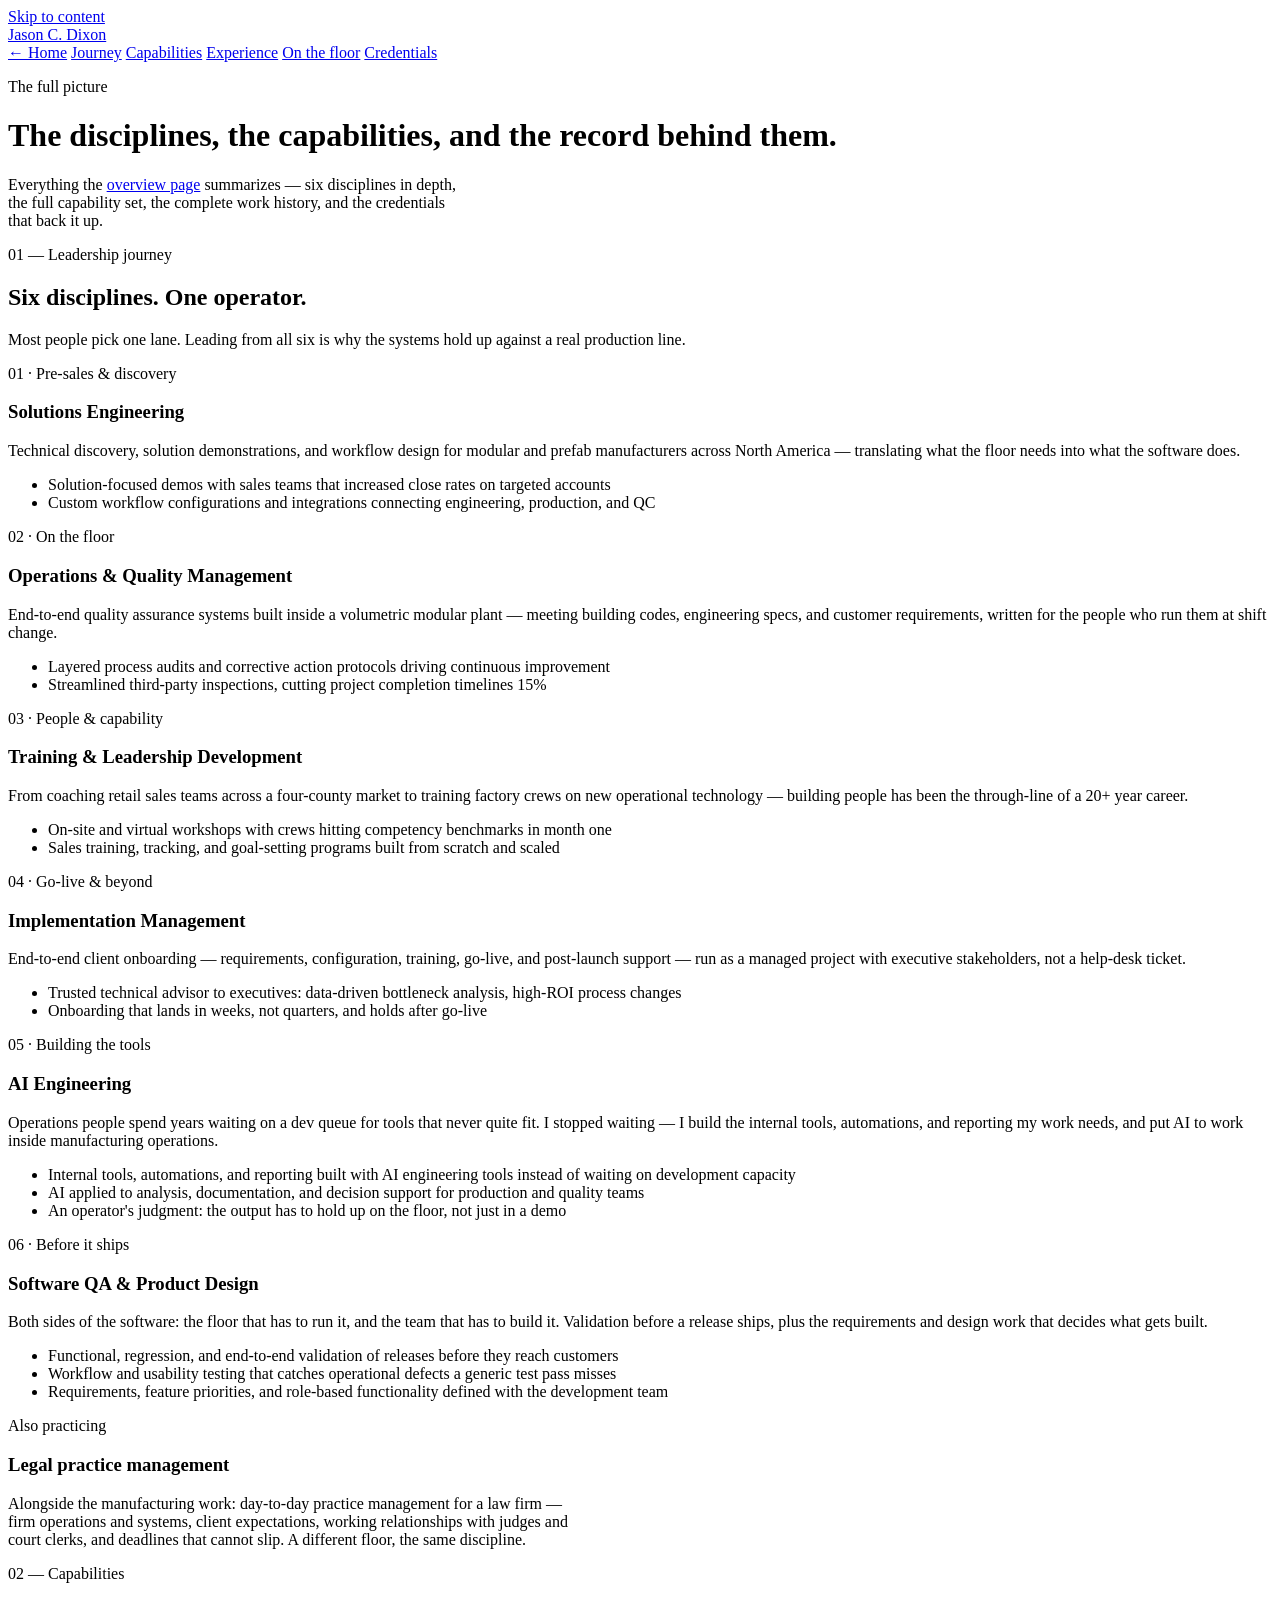
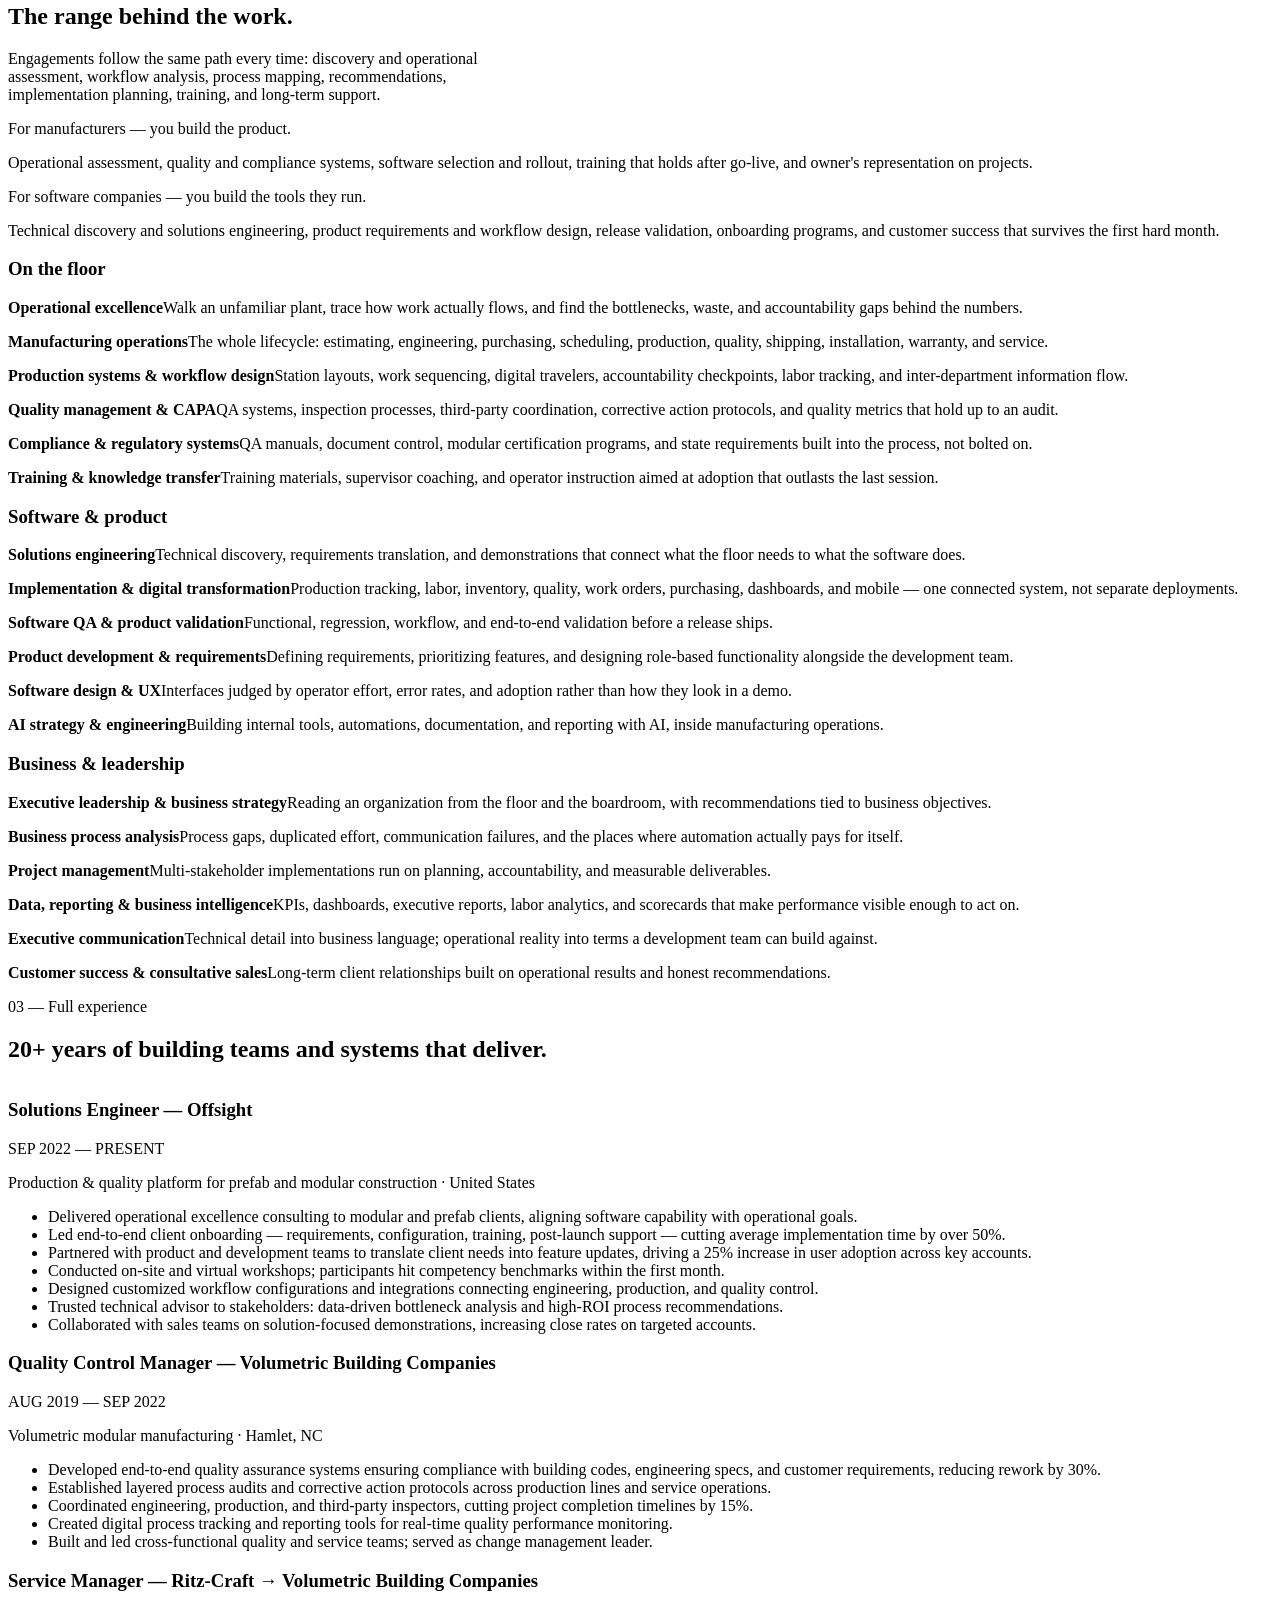
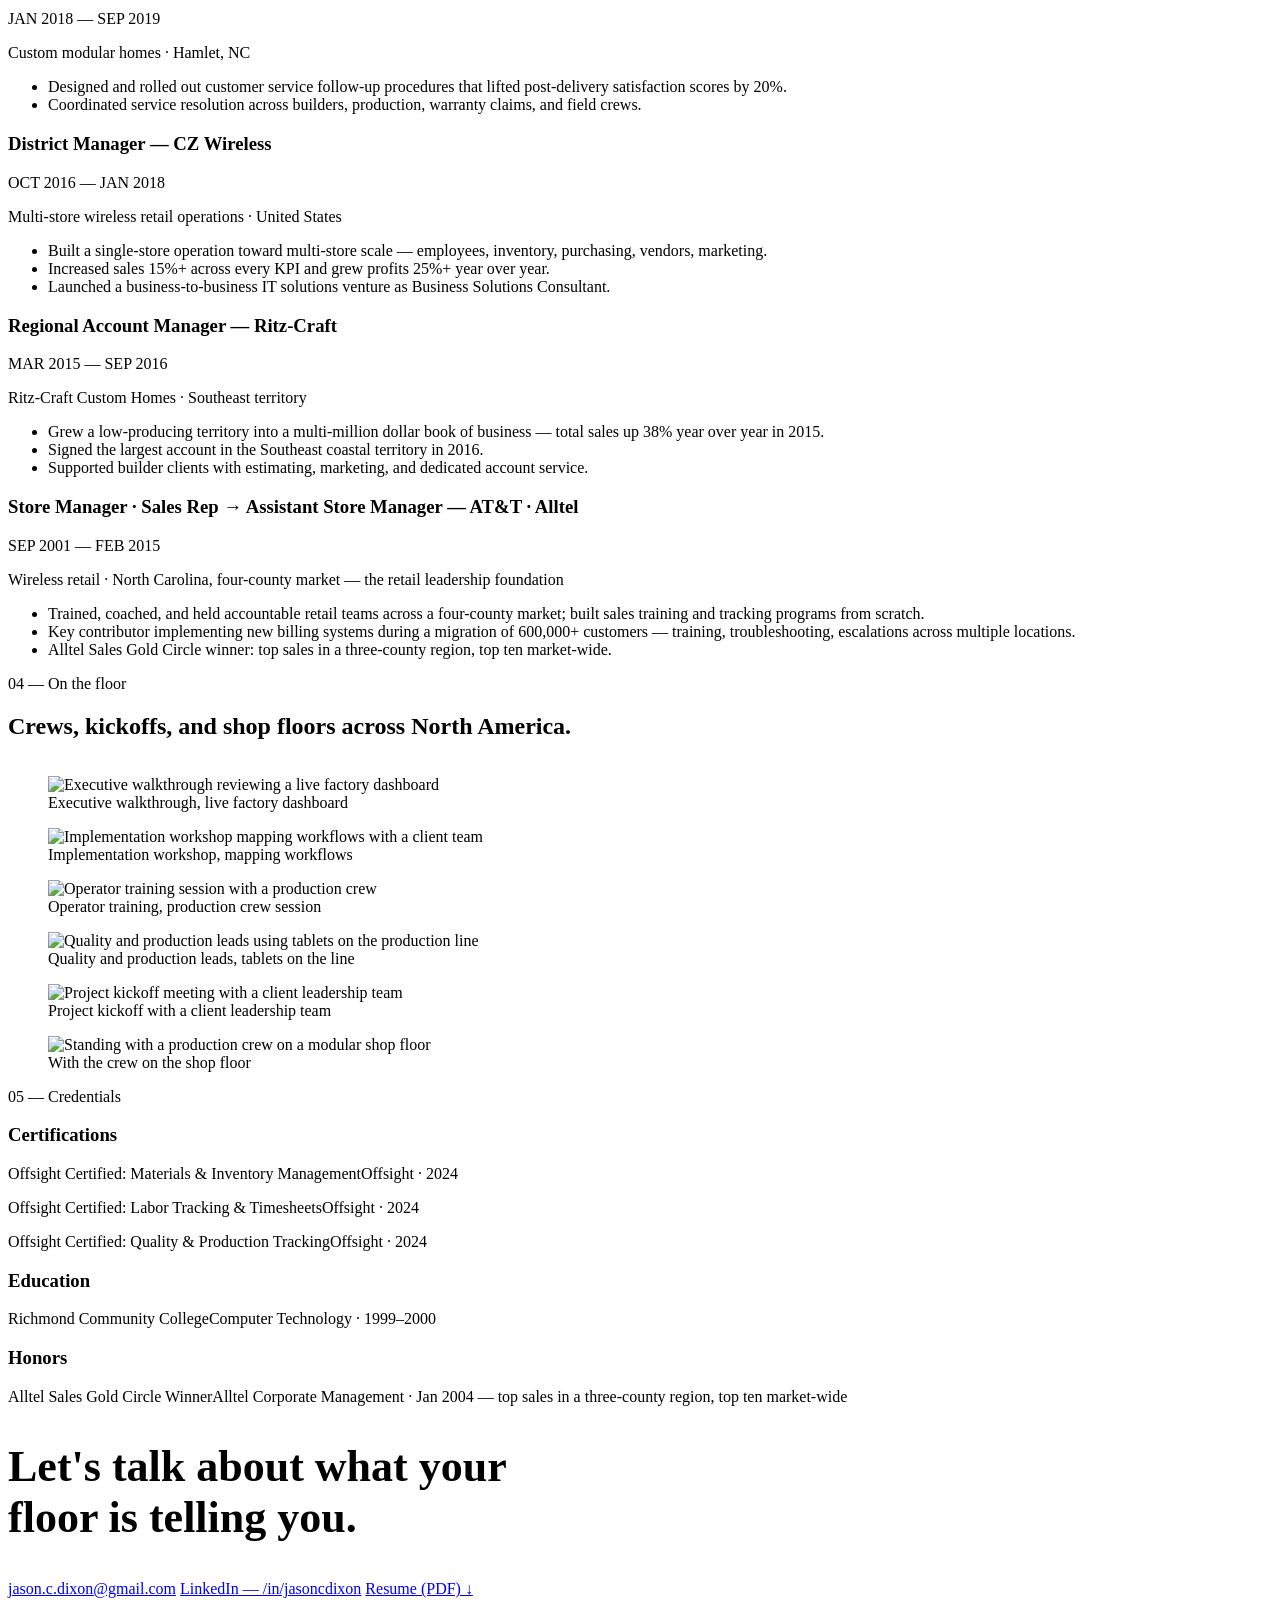
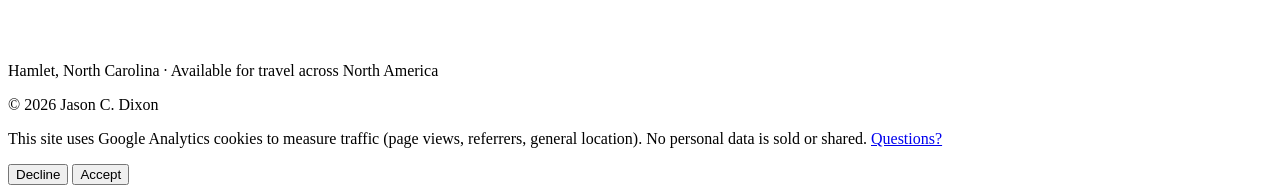
==== details.html @ 3871877a "Site redesign 1/5: new home + details pages, icons, sitemap, llms.txt" ====
<!DOCTYPE html>
<html lang="en">
<head>
<meta charset="utf-8">
<meta name="viewport" content="width=device-width, initial-scale=1">
<title>The Full Picture — Jason C. Dixon | Experience, Capabilities &amp; Credentials</title>
<meta name="description" content="Six disciplines in depth, the full capability set, the complete work history, and the credentials behind Jason C. Dixon's work in modular and prefab manufacturing.">
<meta name="author" content="Jason C. Dixon">
<meta name="robots" content="index, follow, max-image-preview:large">
<link rel="canonical" href="https://jasoncdixon.com/details.html">
<meta name="theme-color" content="#F7F5F0">

<!-- Open Graph -->
<meta property="og:type" content="website">
<meta property="og:title" content="The Full Picture — Jason C. Dixon">
<meta property="og:description" content="The disciplines, the capabilities, and the record behind them.">
<meta property="og:url" content="https://jasoncdixon.com/details.html">
<meta property="og:image" content="https://jasoncdixon.com/uploads/og-banner-v2.jpg">
<meta property="og:image:width" content="1200">
<meta property="og:image:height" content="630">
<meta property="og:image:alt" content="Jason C. Dixon — Solutions Engineer &amp; Operations Leader in Modular Construction, jasoncdixon.com">
<meta property="og:locale" content="en_US">

<!-- Twitter / X card -->
<meta name="twitter:card" content="summary_large_image">
<meta name="twitter:title" content="The Full Picture — Jason C. Dixon">
<meta name="twitter:description" content="Six disciplines in depth, the full capability set, the complete work history, and the credentials behind them.">
<meta name="twitter:image" content="https://jasoncdixon.com/uploads/og-banner-v2.jpg">

<!-- Structured data -->
<script type="application/ld+json">
{
  "@context": "https://schema.org",
  "@graph": [
    {
      "@type": "WebPage",
      "@id": "https://jasoncdixon.com/details.html#page",
      "url": "https://jasoncdixon.com/details.html",
      "name": "The Full Picture — Jason C. Dixon",
      "description": "Six disciplines in depth, the full capability set, the complete work history, and the credentials behind Jason C. Dixon's work in modular and prefab manufacturing.",
      "isPartOf": { "@id": "https://jasoncdixon.com/#site" },
      "about": { "@id": "https://jasoncdixon.com/#jason" },
      "inLanguage": "en-US"
    },
    {
      "@type": "BreadcrumbList",
      "@id": "https://jasoncdixon.com/details.html#breadcrumbs",
      "itemListElement": [
        { "@type": "ListItem", "position": 1, "name": "Home", "item": "https://jasoncdixon.com/" },
        { "@type": "ListItem", "position": 2, "name": "The Full Picture", "item": "https://jasoncdixon.com/details.html" }
      ]
    }
  ]
}
</script>
<link rel="icon" href="favicon.svg" type="image/svg+xml">
<link rel="icon" href="favicon-32.png" sizes="32x32" type="image/png">
<link rel="apple-touch-icon" href="apple-touch-icon.png">
<link rel="preconnect" href="https://fonts.googleapis.com">
<link rel="preconnect" href="https://fonts.gstatic.com" crossorigin>
<link href="https://fonts.googleapis.com/css2?family=Newsreader:ital,opsz,wght@0,6..72,400;0,6..72,500;1,6..72,400&family=Archivo:wght@400;500;600&display=swap" rel="stylesheet">
<link rel="stylesheet" href="assets/css/tokens.css">
<link rel="stylesheet" href="assets/css/styles.css">
<script>document.documentElement.classList.add('js');</script>
<script src="assets/js/site.js" defer></script>
</head>
<body id="top">

<a class="skip" href="#main">Skip to content</a>

<nav class="nav">
  <a class="nav__mark" href="index.html">Jason C. Dixon</a>
  <div class="nav__links">
    <a href="index.html">← Home</a>
    <a href="#journey">Journey</a>
    <a href="#capabilities">Capabilities</a>
    <a href="#experience">Experience</a>
    <a href="#floor">On the floor</a>
    <a href="#credentials">Credentials</a>
  </div>
</nav>

<main id="main">

<header class="hero hero--sub">
  <div class="wrap">
    <p class="kicker kicker--accent">The full picture</p>
    <h1 class="h1 h1--sub">The disciplines, the capabilities, and the record behind them.</h1>
    <p class="lead" style="max-width: 58ch; margin-bottom: 0;">Everything the <a class="inline-link" href="index.html">overview page</a> summarizes — six disciplines in depth, the full capability set, the complete work history, and the credentials that back it up.</p>
  </div>
</header>

<section class="section" id="journey">
  <div class="wrap split">
    <div class="split__rail"><p class="kicker">01 — Leadership journey</p></div>
    <div class="split__body">
      <h2 class="h2 h2--tight h2--wide">Six disciplines. One operator.</h2>
      <p class="note">Most people pick one lane. Leading from all six is why the systems hold up against a real production line.</p>
      <div class="grid grid--cards">
        <article class="card card--sm">
          <p class="eyebrow">01 · Pre-sales &amp; discovery</p>
          <h3 class="h3--sm">Solutions Engineering</h3>
          <p class="card__copy" style="margin-bottom: 16px; font-size: var(--fs-ui);">Technical discovery, solution demonstrations, and workflow design for modular and prefab manufacturers across North America — translating what the floor needs into what the software does.</p>
          <ul class="bullets bullets--sm">
            <li>Solution-focused demos with sales teams that increased close rates on targeted accounts</li>
            <li>Custom workflow configurations and integrations connecting engineering, production, and QC</li>
          </ul>
        </article>
        <article class="card card--sm">
          <p class="eyebrow">02 · On the floor</p>
          <h3 class="h3--sm">Operations &amp; Quality Management</h3>
          <p class="card__copy" style="margin-bottom: 16px; font-size: var(--fs-ui);">End-to-end quality assurance systems built inside a volumetric modular plant — meeting building codes, engineering specs, and customer requirements, written for the people who run them at shift change.</p>
          <ul class="bullets bullets--sm">
            <li>Layered process audits and corrective action protocols driving continuous improvement</li>
            <li>Streamlined third-party inspections, cutting project completion timelines 15%</li>
          </ul>
        </article>
        <article class="card card--sm">
          <p class="eyebrow">03 · People &amp; capability</p>
          <h3 class="h3--sm">Training &amp; Leadership Development</h3>
          <p class="card__copy" style="margin-bottom: 16px; font-size: var(--fs-ui);">From coaching retail sales teams across a four-county market to training factory crews on new operational technology — building people has been the through-line of a 20+ year career.</p>
          <ul class="bullets bullets--sm">
            <li>On-site and virtual workshops with crews hitting competency benchmarks in month one</li>
            <li>Sales training, tracking, and goal-setting programs built from scratch and scaled</li>
          </ul>
        </article>
        <article class="card card--sm">
          <p class="eyebrow">04 · Go-live &amp; beyond</p>
          <h3 class="h3--sm">Implementation Management</h3>
          <p class="card__copy" style="margin-bottom: 16px; font-size: var(--fs-ui);">End-to-end client onboarding — requirements, configuration, training, go-live, and post-launch support — run as a managed project with executive stakeholders, not a help-desk ticket.</p>
          <ul class="bullets bullets--sm">
            <li>Trusted technical advisor to executives: data-driven bottleneck analysis, high-ROI process changes</li>
            <li>Onboarding that lands in weeks, not quarters, and holds after go-live</li>
          </ul>
        </article>
        <article class="card card--sm">
          <p class="eyebrow">05 · Building the tools</p>
          <h3 class="h3--sm">AI Engineering</h3>
          <p class="card__copy" style="margin-bottom: 16px; font-size: var(--fs-ui);">Operations people spend years waiting on a dev queue for tools that never quite fit. I stopped waiting — I build the internal tools, automations, and reporting my work needs, and put AI to work inside manufacturing operations.</p>
          <ul class="bullets bullets--sm">
            <li>Internal tools, automations, and reporting built with AI engineering tools instead of waiting on development capacity</li>
            <li>AI applied to analysis, documentation, and decision support for production and quality teams</li>
            <li>An operator's judgment: the output has to hold up on the floor, not just in a demo</li>
          </ul>
        </article>
        <article class="card card--sm">
          <p class="eyebrow">06 · Before it ships</p>
          <h3 class="h3--sm">Software QA &amp; Product Design</h3>
          <p class="card__copy" style="margin-bottom: 16px; font-size: var(--fs-ui);">Both sides of the software: the floor that has to run it, and the team that has to build it. Validation before a release ships, plus the requirements and design work that decides what gets built.</p>
          <ul class="bullets bullets--sm">
            <li>Functional, regression, and end-to-end validation of releases before they reach customers</li>
            <li>Workflow and usability testing that catches operational defects a generic test pass misses</li>
            <li>Requirements, feature priorities, and role-based functionality defined with the development team</li>
          </ul>
        </article>
      </div>
      <div class="callout">
        <p class="eyebrow">Also practicing</p>
        <h3 class="h3--sm">Legal practice management</h3>
        <p class="card__copy" style="margin: 0; max-width: 70ch; font-size: var(--fs-ui);">Alongside the manufacturing work: day-to-day practice management for a law firm — firm operations and systems, client expectations, working relationships with judges and court clerks, and deadlines that cannot slip. A different floor, the same discipline.</p>
      </div>
    </div>
  </div>
</section>

<section class="section" id="capabilities">
  <div class="wrap split">
    <div class="split__rail"><p class="kicker">02 — Capabilities</p></div>
    <div class="split__body">
      <h2 class="h2 h2--tight h2--wide">The range behind the work.</h2>
      <p class="note" style="margin-bottom: 16px; max-width: 60ch;">Engagements follow the same path every time: discovery and operational assessment, workflow analysis, process mapping, recommendations, implementation planning, training, and long-term support.</p>
      <div class="audience">
        <div>
          <p>For manufacturers — you build the product.</p>
          <p>Operational assessment, quality and compliance systems, software selection and rollout, training that holds after go-live, and owner's representation on projects.</p>
        </div>
        <div>
          <p>For software companies — you build the tools they run.</p>
          <p>Technical discovery and solutions engineering, product requirements and workflow design, release validation, onboarding programs, and customer success that survives the first hard month.</p>
        </div>
      </div>
      <div class="grid grid--cols3">
        <div>
          <h3 class="colhead">On the floor</h3>
          <div class="deflist">
            <p><strong>Operational excellence</strong>Walk an unfamiliar plant, trace how work actually flows, and find the bottlenecks, waste, and accountability gaps behind the numbers.</p>
            <p><strong>Manufacturing operations</strong>The whole lifecycle: estimating, engineering, purchasing, scheduling, production, quality, shipping, installation, warranty, and service.</p>
            <p><strong>Production systems &amp; workflow design</strong>Station layouts, work sequencing, digital travelers, accountability checkpoints, labor tracking, and inter-department information flow.</p>
            <p><strong>Quality management &amp; CAPA</strong>QA systems, inspection processes, third-party coordination, corrective action protocols, and quality metrics that hold up to an audit.</p>
            <p><strong>Compliance &amp; regulatory systems</strong>QA manuals, document control, modular certification programs, and state requirements built into the process, not bolted on.</p>
            <p><strong>Training &amp; knowledge transfer</strong>Training materials, supervisor coaching, and operator instruction aimed at adoption that outlasts the last session.</p>
          </div>
        </div>
        <div>
          <h3 class="colhead">Software &amp; product</h3>
          <div class="deflist">
            <p><strong>Solutions engineering</strong>Technical discovery, requirements translation, and demonstrations that connect what the floor needs to what the software does.</p>
            <p><strong>Implementation &amp; digital transformation</strong>Production tracking, labor, inventory, quality, work orders, purchasing, dashboards, and mobile — one connected system, not separate deployments.</p>
            <p><strong>Software QA &amp; product validation</strong>Functional, regression, workflow, and end-to-end validation before a release ships.</p>
            <p><strong>Product development &amp; requirements</strong>Defining requirements, prioritizing features, and designing role-based functionality alongside the development team.</p>
            <p><strong>Software design &amp; UX</strong>Interfaces judged by operator effort, error rates, and adoption rather than how they look in a demo.</p>
            <p><strong>AI strategy &amp; engineering</strong>Building internal tools, automations, documentation, and reporting with AI, inside manufacturing operations.</p>
          </div>
        </div>
        <div>
          <h3 class="colhead">Business &amp; leadership</h3>
          <div class="deflist">
            <p><strong>Executive leadership &amp; business strategy</strong>Reading an organization from the floor and the boardroom, with recommendations tied to business objectives.</p>
            <p><strong>Business process analysis</strong>Process gaps, duplicated effort, communication failures, and the places where automation actually pays for itself.</p>
            <p><strong>Project management</strong>Multi-stakeholder implementations run on planning, accountability, and measurable deliverables.</p>
            <p><strong>Data, reporting &amp; business intelligence</strong>KPIs, dashboards, executive reports, labor analytics, and scorecards that make performance visible enough to act on.</p>
            <p><strong>Executive communication</strong>Technical detail into business language; operational reality into terms a development team can build against.</p>
            <p><strong>Customer success &amp; consultative sales</strong>Long-term client relationships built on operational results and honest recommendations.</p>
          </div>
        </div>
      </div>
    </div>
  </div>
</section>

<section class="section" id="experience">
  <div class="wrap split">
    <div class="split__rail"><p class="kicker">03 — Full experience</p></div>
    <div class="split__body">
      <h2 class="h2 h2--wide" style="margin-bottom: 36px;">20+ years of building teams and systems that deliver.</h2>
      <div class="stack stack--lg">
        <article class="job">
          <div class="job__head">
            <h3>Solutions Engineer — Offsight</h3>
            <p class="role__date">SEP 2022 — PRESENT</p>
          </div>
          <p class="job__where">Production &amp; quality platform for prefab and modular construction · United States</p>
          <ul class="bullets bullets--md">
            <li>Delivered operational excellence consulting to modular and prefab clients, aligning software capability with operational goals.</li>
            <li>Led end-to-end client onboarding — requirements, configuration, training, post-launch support — cutting average implementation time by over 50%.</li>
            <li>Partnered with product and development teams to translate client needs into feature updates, driving a 25% increase in user adoption across key accounts.</li>
            <li>Conducted on-site and virtual workshops; participants hit competency benchmarks within the first month.</li>
            <li>Designed customized workflow configurations and integrations connecting engineering, production, and quality control.</li>
            <li>Trusted technical advisor to stakeholders: data-driven bottleneck analysis and high-ROI process recommendations.</li>
            <li>Collaborated with sales teams on solution-focused demonstrations, increasing close rates on targeted accounts.</li>
          </ul>
        </article>
        <article class="job">
          <div class="job__head">
            <h3>Quality Control Manager — Volumetric Building Companies</h3>
            <p class="role__date">AUG 2019 — SEP 2022</p>
          </div>
          <p class="job__where">Volumetric modular manufacturing · Hamlet, NC</p>
          <ul class="bullets bullets--md">
            <li>Developed end-to-end quality assurance systems ensuring compliance with building codes, engineering specs, and customer requirements, reducing rework by 30%.</li>
            <li>Established layered process audits and corrective action protocols across production lines and service operations.</li>
            <li>Coordinated engineering, production, and third-party inspectors, cutting project completion timelines by 15%.</li>
            <li>Created digital process tracking and reporting tools for real-time quality performance monitoring.</li>
            <li>Built and led cross-functional quality and service teams; served as change management leader.</li>
          </ul>
        </article>
        <article class="job">
          <div class="job__head">
            <h3>Service Manager — Ritz-Craft → Volumetric Building Companies</h3>
            <p class="role__date">JAN 2018 — SEP 2019</p>
          </div>
          <p class="job__where">Custom modular homes · Hamlet, NC</p>
          <ul class="bullets bullets--md">
            <li>Designed and rolled out customer service follow-up procedures that lifted post-delivery satisfaction scores by 20%.</li>
            <li>Coordinated service resolution across builders, production, warranty claims, and field crews.</li>
          </ul>
        </article>
        <article class="job">
          <div class="job__head">
            <h3>District Manager — CZ Wireless</h3>
            <p class="role__date">OCT 2016 — JAN 2018</p>
          </div>
          <p class="job__where">Multi-store wireless retail operations · United States</p>
          <ul class="bullets bullets--md">
            <li>Built a single-store operation toward multi-store scale — employees, inventory, purchasing, vendors, marketing.</li>
            <li>Increased sales 15%+ across every KPI and grew profits 25%+ year over year.</li>
            <li>Launched a business-to-business IT solutions venture as Business Solutions Consultant.</li>
          </ul>
        </article>
        <article class="job">
          <div class="job__head">
            <h3>Regional Account Manager — Ritz-Craft</h3>
            <p class="role__date">MAR 2015 — SEP 2016</p>
          </div>
          <p class="job__where">Ritz-Craft Custom Homes · Southeast territory</p>
          <ul class="bullets bullets--md">
            <li>Grew a low-producing territory into a multi-million dollar book of business — total sales up 38% year over year in 2015.</li>
            <li>Signed the largest account in the Southeast coastal territory in 2016.</li>
            <li>Supported builder clients with estimating, marketing, and dedicated account service.</li>
          </ul>
        </article>
        <article class="job">
          <div class="job__head">
            <h3>Store Manager · Sales Rep → Assistant Store Manager — AT&amp;T · Alltel</h3>
            <p class="role__date">SEP 2001 — FEB 2015</p>
          </div>
          <p class="job__where">Wireless retail · North Carolina, four-county market — the retail leadership foundation</p>
          <ul class="bullets bullets--md">
            <li>Trained, coached, and held accountable retail teams across a four-county market; built sales training and tracking programs from scratch.</li>
            <li>Key contributor implementing new billing systems during a migration of 600,000+ customers — training, troubleshooting, escalations across multiple locations.</li>
            <li>Alltel Sales Gold Circle winner: top sales in a three-county region, top ten market-wide.</li>
          </ul>
        </article>
      </div>
    </div>
  </div>
</section>

<section class="band band--sage" id="floor">
  <div class="wrap split">
    <div class="split__rail"><p class="kicker">04 — On the floor</p></div>
    <div class="split__body">
      <h2 class="h2 h2--wide" style="margin-bottom: 36px;">Crews, kickoffs, and shop floors across North America.</h2>
      <div class="grid grid--gallery">
        <figure class="shot">
          <img src="assets/img/floor-01-executive-walkthrough.jpeg" alt="Executive walkthrough reviewing a live factory dashboard" loading="lazy">
          <figcaption>Executive walkthrough, live factory dashboard</figcaption>
        </figure>
        <figure class="shot">
          <img src="assets/img/floor-02-implementation-workshop.jpeg" alt="Implementation workshop mapping workflows with a client team" loading="lazy">
          <figcaption>Implementation workshop, mapping workflows</figcaption>
        </figure>
        <figure class="shot">
          <img src="assets/img/floor-03-operator-training.jpeg" alt="Operator training session with a production crew" loading="lazy">
          <figcaption>Operator training, production crew session</figcaption>
        </figure>
        <figure class="shot">
          <img src="assets/img/floor-04-tablets-on-the-line.jpeg" alt="Quality and production leads using tablets on the production line" loading="lazy">
          <figcaption>Quality and production leads, tablets on the line</figcaption>
        </figure>
        <figure class="shot">
          <img src="assets/img/floor-05-project-kickoff.jpeg" alt="Project kickoff meeting with a client leadership team" loading="lazy">
          <figcaption>Project kickoff with a client leadership team</figcaption>
        </figure>
        <figure class="shot">
          <img src="assets/img/floor-06-crew-shop-floor.jpeg" alt="Standing with a production crew on a modular shop floor" loading="lazy">
          <figcaption>With the crew on the shop floor</figcaption>
        </figure>
      </div>
    </div>
  </div>
</section>

<section class="section" id="credentials">
  <div class="wrap split">
    <div class="split__rail"><p class="kicker">05 — Credentials</p></div>
    <div class="split__body grid grid--cols3">
      <div>
        <h3 class="colhead">Certifications</h3>
        <p class="cred">Offsight Certified: Materials &amp; Inventory Management<span>Offsight · 2024</span></p>
        <p class="cred">Offsight Certified: Labor Tracking &amp; Timesheets<span>Offsight · 2024</span></p>
        <p class="cred">Offsight Certified: Quality &amp; Production Tracking<span>Offsight · 2024</span></p>
      </div>
      <div>
        <h3 class="colhead">Education</h3>
        <p class="cred">Richmond Community College<span>Computer Technology · 1999–2000</span></p>
      </div>
      <div>
        <h3 class="colhead">Honors</h3>
        <p class="cred">Alltel Sales Gold Circle Winner<span>Alltel Corporate Management · Jan 2004 — top sales in a three-county region, top ten market-wide</span></p>
      </div>
    </div>
  </div>
</section>

</main>

<footer class="footer footer--sub" id="contact">
  <div class="wrap">
    <h2 class="h2" style="font-size: clamp(28px, 3.6vw, 44px); line-height: 1.15; max-width: 24ch;">Let's talk about what your floor is telling you.</h2>
    <div class="footer__links" style="margin-bottom: clamp(44px, 6vw, 64px);">
      <a href="mailto:jason.c.dixon@gmail.com">jason.c.dixon@gmail.com</a>
      <a href="https://www.linkedin.com/in/jasoncdixon">LinkedIn — /in/jasoncdixon</a>
      <a href="uploads/Jason-C-Dixon-Resume.pdf">Resume (PDF) ↓</a>
    </div>
    <div class="footer__base">
      <p>Hamlet, North Carolina · Available for travel across North America</p>
      <p>© 2026 Jason C. Dixon</p>
    </div>
  </div>
</footer>


<!-- cookie consent banner (Google Analytics loads only after Accept) -->
<div class="cc-banner" id="ccBanner" role="dialog" aria-label="Cookie consent">
  <p class="cc-text">This site uses Google Analytics cookies to measure traffic (page views, referrers, general location). No personal data is sold or shared. <a href="mailto:jason.c.dixon@gmail.com">Questions?</a></p>
  <div class="cc-actions">
    <button type="button" class="cc-btn cc-decline" id="ccDecline">Decline</button>
    <button type="button" class="cc-btn cc-accept" id="ccAccept">Accept</button>
  </div>
</div>

</body>
</html>
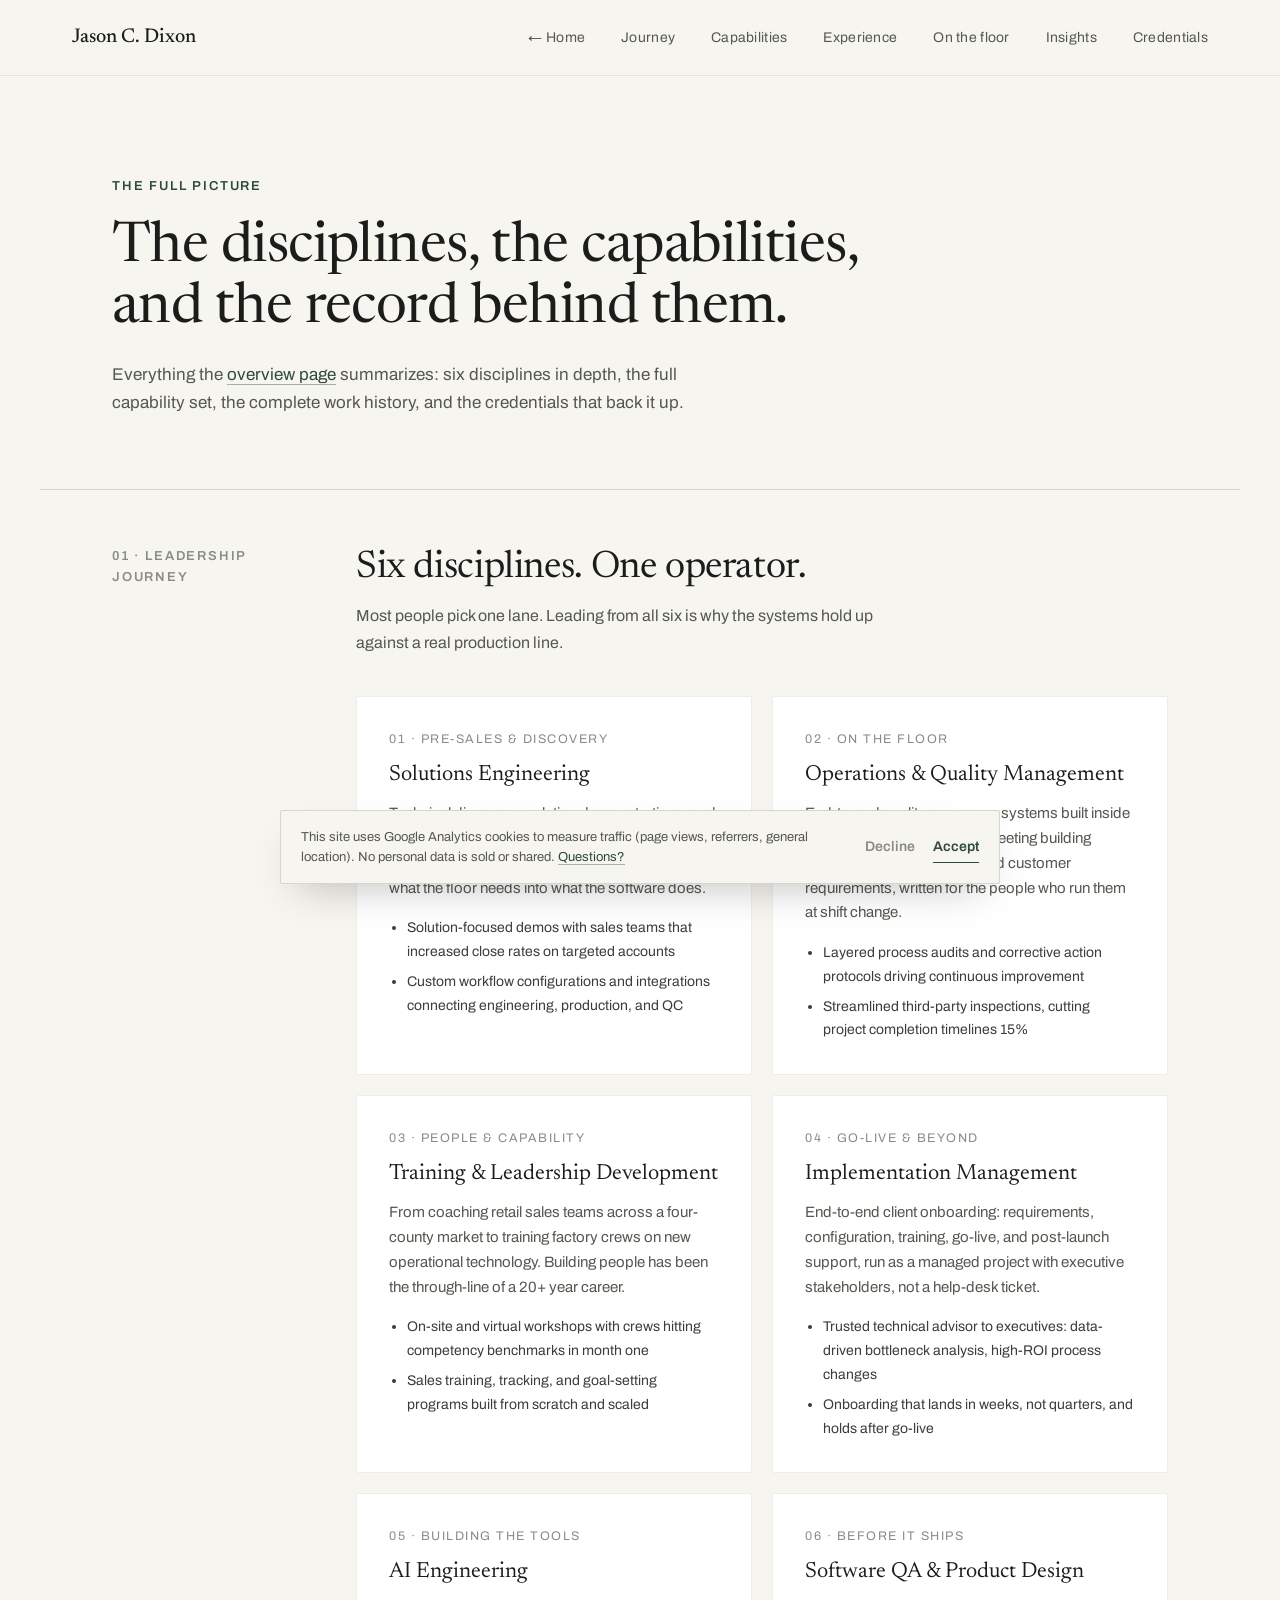
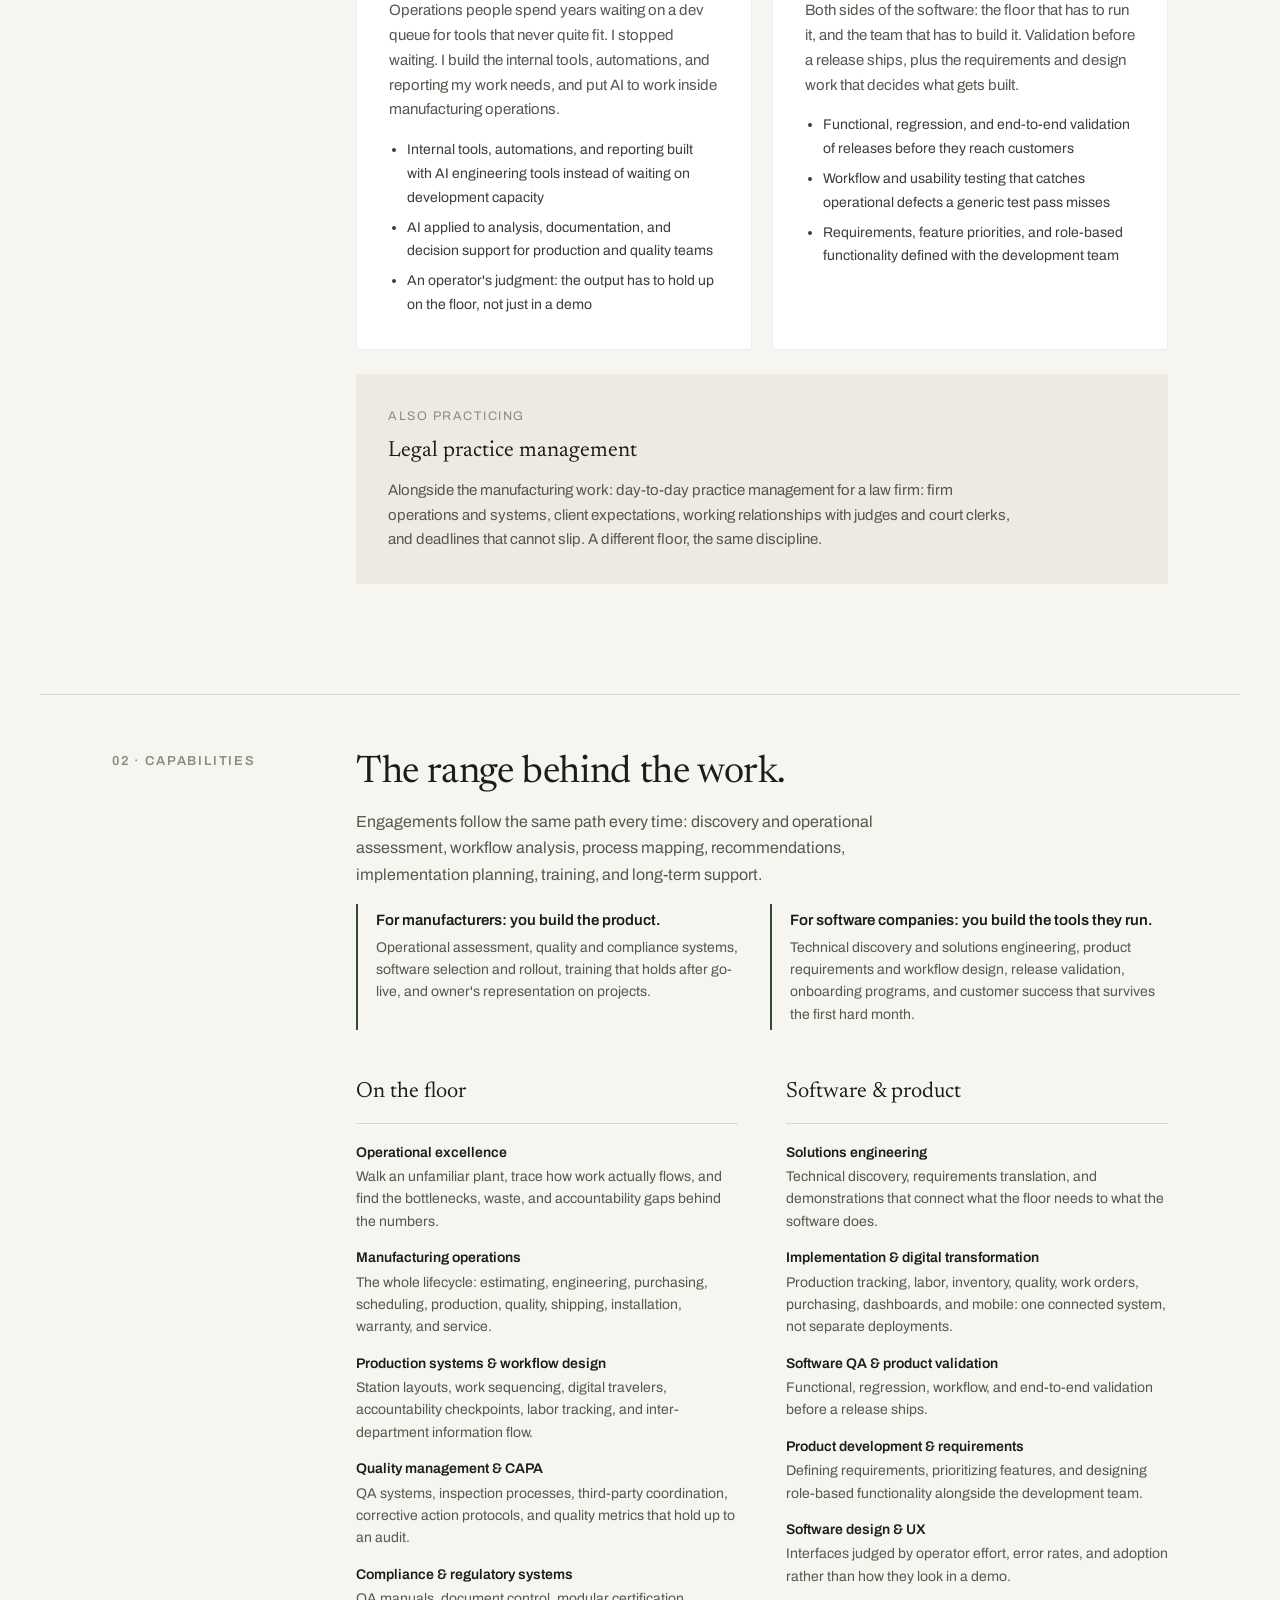
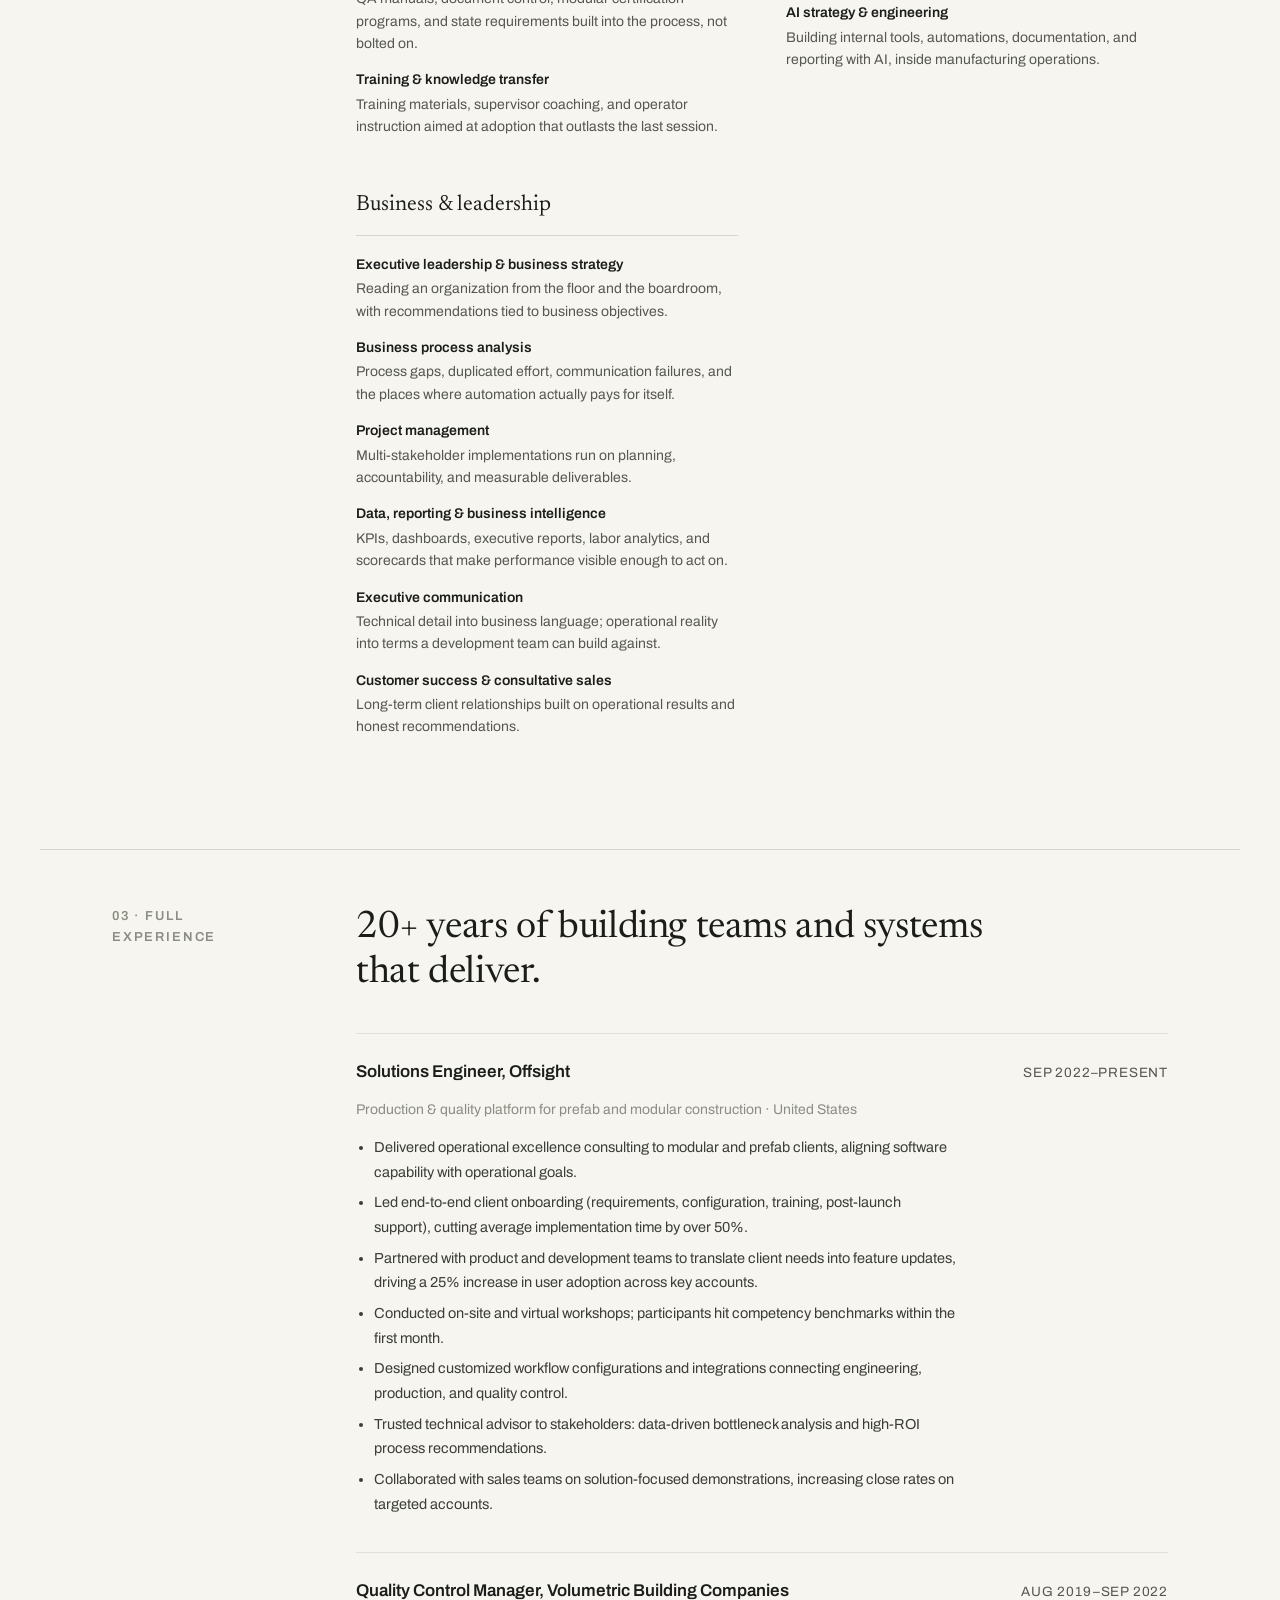
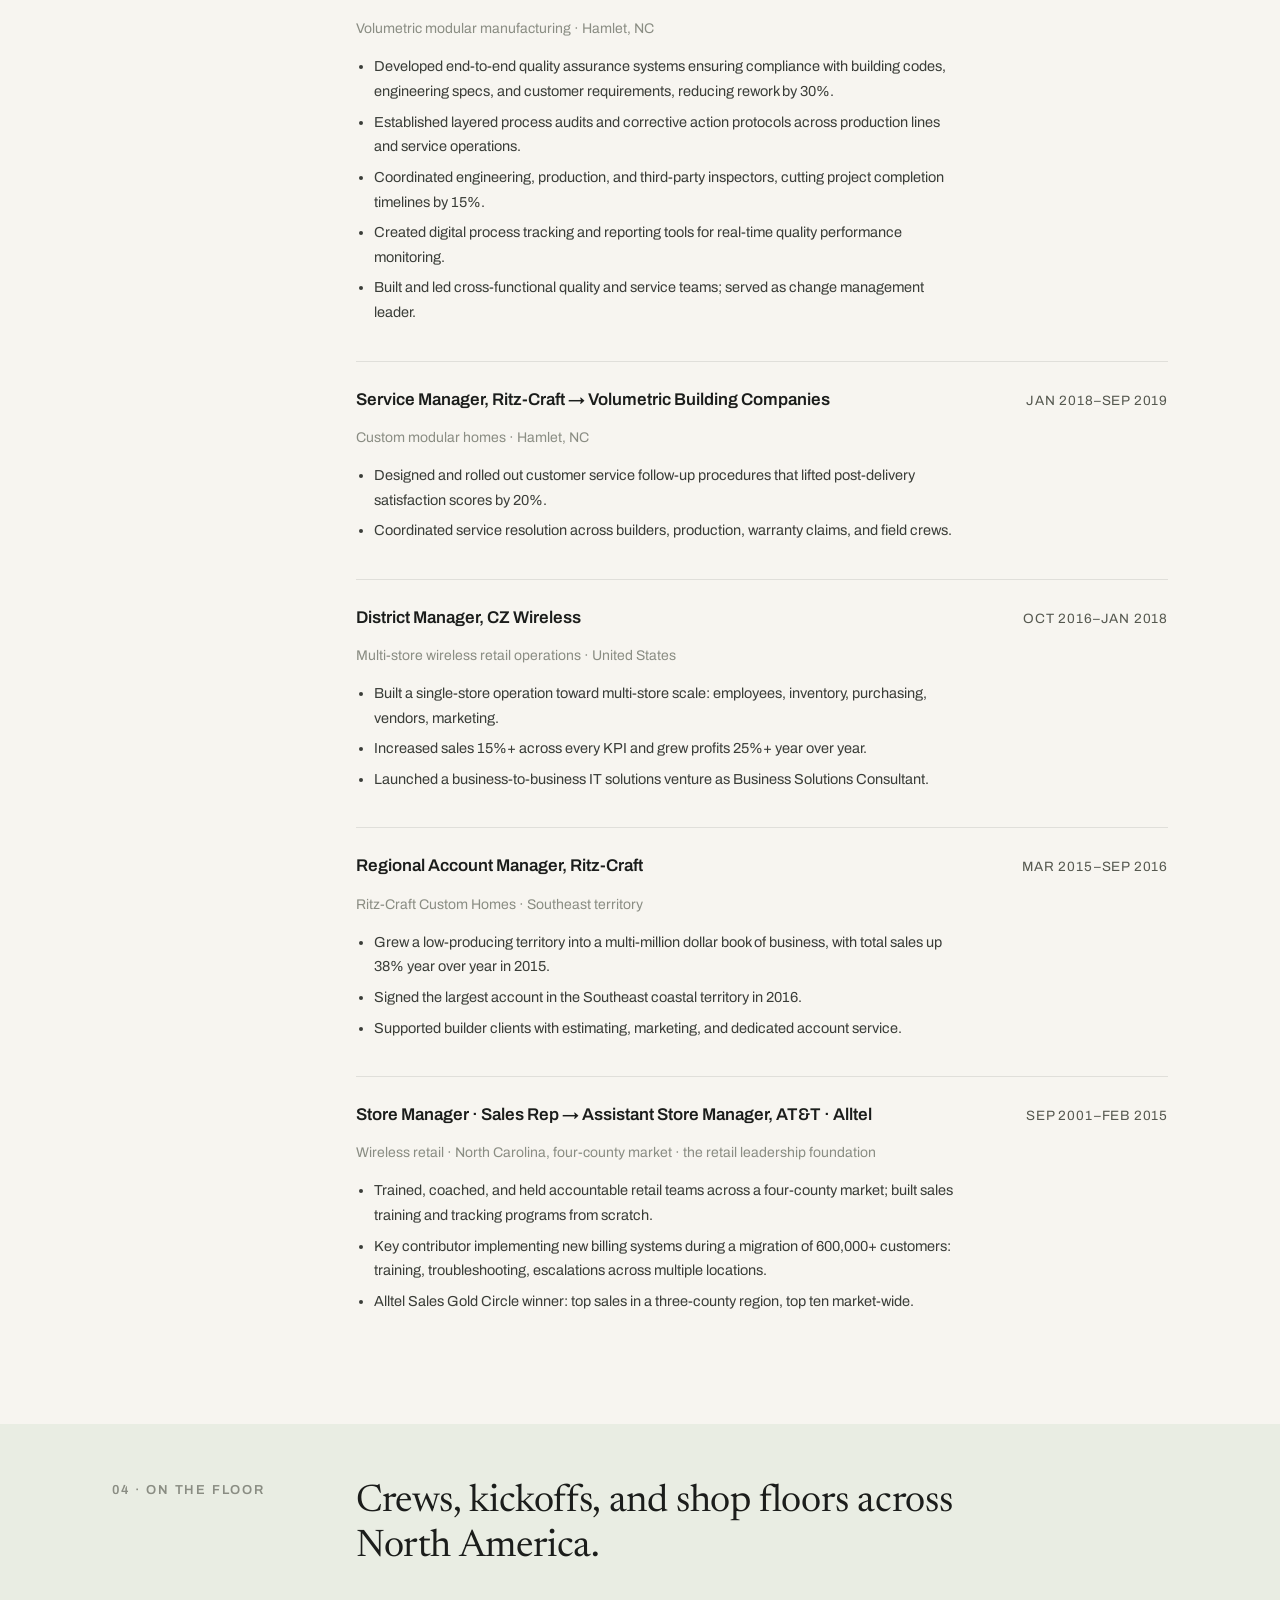
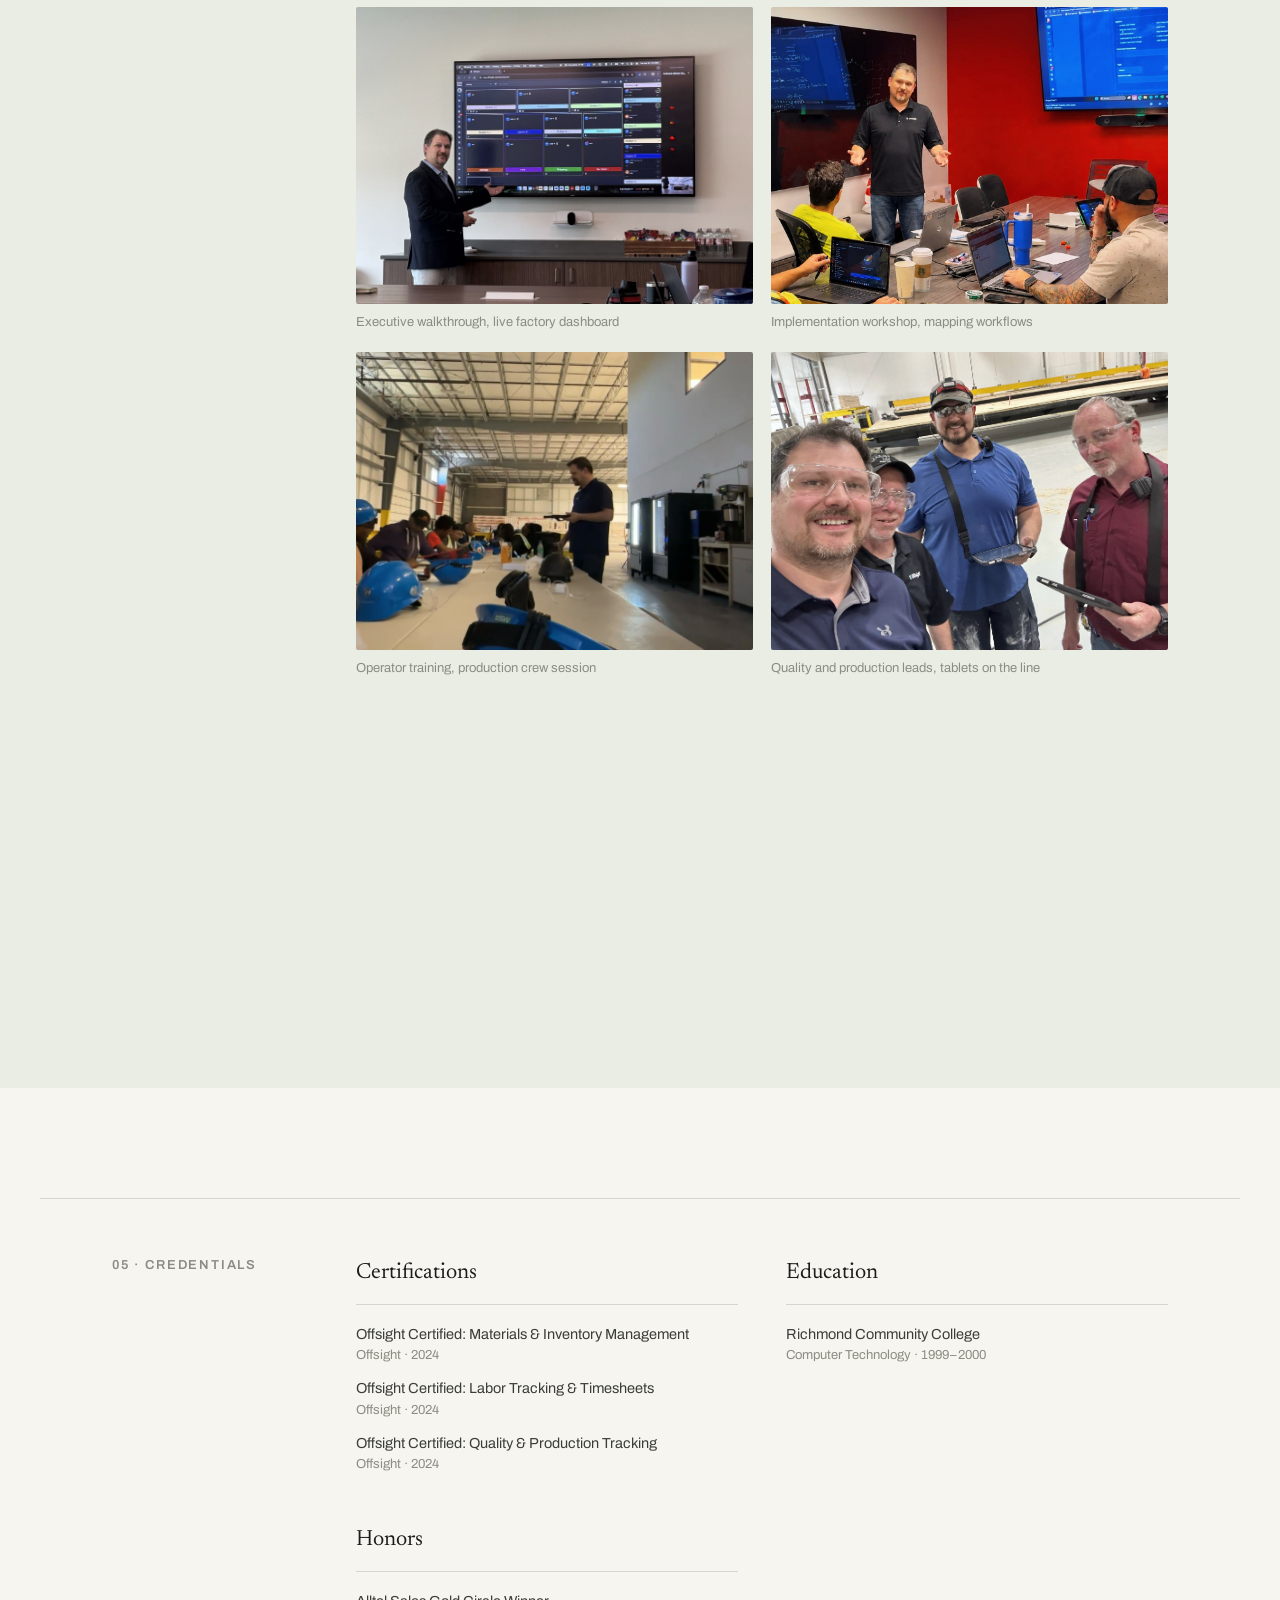
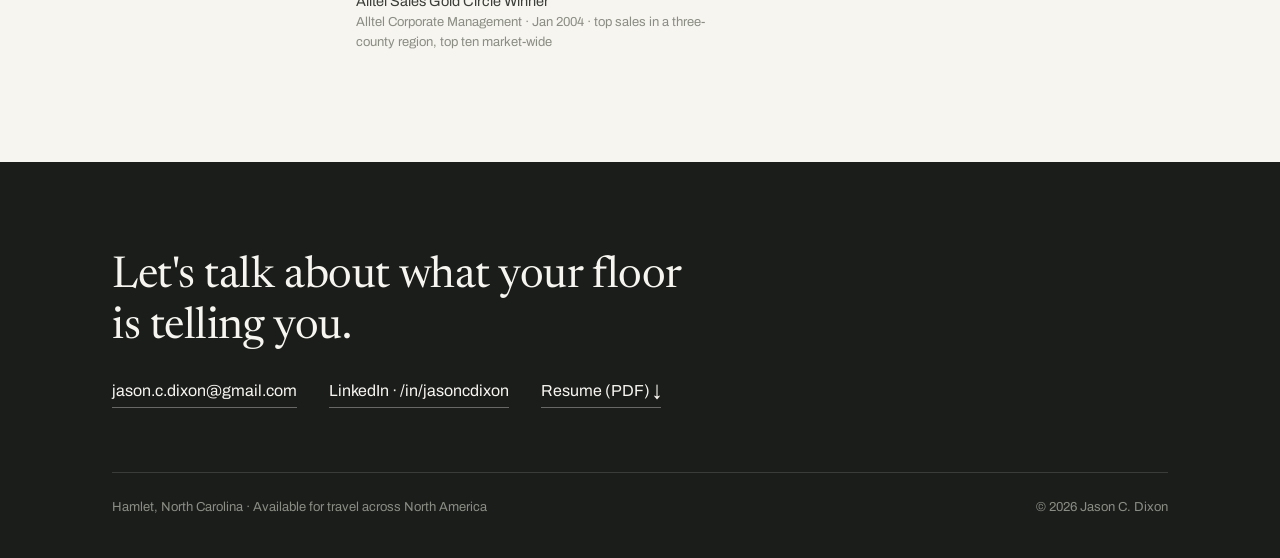
==== commit 6b685c7a: "Insights 1/3: blog post + gated white paper pages, nav links, copy pass" ====
--- a/details.html
+++ b/details.html
@@ -3,7 +3,7 @@
 <head>
 <meta charset="utf-8">
 <meta name="viewport" content="width=device-width, initial-scale=1">
-<title>The Full Picture — Jason C. Dixon | Experience, Capabilities &amp; Credentials</title>
+<title>The Full Picture · Jason C. Dixon | Experience, Capabilities &amp; Credentials</title>
 <meta name="description" content="Six disciplines in depth, the full capability set, the complete work history, and the credentials behind Jason C. Dixon's work in modular and prefab manufacturing.">
 <meta name="author" content="Jason C. Dixon">
 <meta name="robots" content="index, follow, max-image-preview:large">
@@ -12,7 +12,7 @@
 
 <!-- Open Graph -->
 <meta property="og:type" content="website">
-<meta property="og:title" content="The Full Picture — Jason C. Dixon">
+<meta property="og:title" content="The Full Picture · Jason C. Dixon">
 <meta property="og:description" content="The disciplines, the capabilities, and the record behind them.">
 <meta property="og:url" content="https://jasoncdixon.com/details.html">
 <meta property="og:image" content="https://jasoncdixon.com/uploads/og-banner-v2.jpg">
@@ -23,7 +23,7 @@
 
 <!-- Twitter / X card -->
 <meta name="twitter:card" content="summary_large_image">
-<meta name="twitter:title" content="The Full Picture — Jason C. Dixon">
+<meta name="twitter:title" content="The Full Picture · Jason C. Dixon">
 <meta name="twitter:description" content="Six disciplines in depth, the full capability set, the complete work history, and the credentials behind them.">
 <meta name="twitter:image" content="https://jasoncdixon.com/uploads/og-banner-v2.jpg">
 
@@ -76,6 +76,7 @@
     <a href="#capabilities">Capabilities</a>
     <a href="#experience">Experience</a>
     <a href="#floor">On the floor</a>
+    <a href="why-implementations-fail.html">Insights</a>
     <a href="#credentials">Credentials</a>
   </div>
 </nav>
@@ -86,13 +87,13 @@
   <div class="wrap">
     <p class="kicker kicker--accent">The full picture</p>
     <h1 class="h1 h1--sub">The disciplines, the capabilities, and the record behind them.</h1>
-    <p class="lead" style="max-width: 58ch; margin-bottom: 0;">Everything the <a class="inline-link" href="index.html">overview page</a> summarizes — six disciplines in depth, the full capability set, the complete work history, and the credentials that back it up.</p>
+    <p class="lead" style="max-width: 58ch; margin-bottom: 0;">Everything the <a class="inline-link" href="index.html">overview page</a> summarizes: six disciplines in depth, the full capability set, the complete work history, and the credentials that back it up.</p>
   </div>
 </header>
 
 <section class="section" id="journey">
   <div class="wrap split">
-    <div class="split__rail"><p class="kicker">01 — Leadership journey</p></div>
+    <div class="split__rail"><p class="kicker">01 · Leadership journey</p></div>
     <div class="split__body">
       <h2 class="h2 h2--tight h2--wide">Six disciplines. One operator.</h2>
       <p class="note">Most people pick one lane. Leading from all six is why the systems hold up against a real production line.</p>
@@ -100,7 +101,7 @@
         <article class="card card--sm">
           <p class="eyebrow">01 · Pre-sales &amp; discovery</p>
           <h3 class="h3--sm">Solutions Engineering</h3>
-          <p class="card__copy" style="margin-bottom: 16px; font-size: var(--fs-ui);">Technical discovery, solution demonstrations, and workflow design for modular and prefab manufacturers across North America — translating what the floor needs into what the software does.</p>
+          <p class="card__copy" style="margin-bottom: 16px; font-size: var(--fs-ui);">Technical discovery, solution demonstrations, and workflow design for modular and prefab manufacturers across North America, translating what the floor needs into what the software does.</p>
           <ul class="bullets bullets--sm">
             <li>Solution-focused demos with sales teams that increased close rates on targeted accounts</li>
             <li>Custom workflow configurations and integrations connecting engineering, production, and QC</li>
@@ -109,7 +110,7 @@
         <article class="card card--sm">
           <p class="eyebrow">02 · On the floor</p>
           <h3 class="h3--sm">Operations &amp; Quality Management</h3>
-          <p class="card__copy" style="margin-bottom: 16px; font-size: var(--fs-ui);">End-to-end quality assurance systems built inside a volumetric modular plant — meeting building codes, engineering specs, and customer requirements, written for the people who run them at shift change.</p>
+          <p class="card__copy" style="margin-bottom: 16px; font-size: var(--fs-ui);">End-to-end quality assurance systems built inside a volumetric modular plant, meeting building codes, engineering specs, and customer requirements, written for the people who run them at shift change.</p>
           <ul class="bullets bullets--sm">
             <li>Layered process audits and corrective action protocols driving continuous improvement</li>
             <li>Streamlined third-party inspections, cutting project completion timelines 15%</li>
@@ -118,7 +119,7 @@
         <article class="card card--sm">
           <p class="eyebrow">03 · People &amp; capability</p>
           <h3 class="h3--sm">Training &amp; Leadership Development</h3>
-          <p class="card__copy" style="margin-bottom: 16px; font-size: var(--fs-ui);">From coaching retail sales teams across a four-county market to training factory crews on new operational technology — building people has been the through-line of a 20+ year career.</p>
+          <p class="card__copy" style="margin-bottom: 16px; font-size: var(--fs-ui);">From coaching retail sales teams across a four-county market to training factory crews on new operational technology. Building people has been the through-line of a 20+ year career.</p>
           <ul class="bullets bullets--sm">
             <li>On-site and virtual workshops with crews hitting competency benchmarks in month one</li>
             <li>Sales training, tracking, and goal-setting programs built from scratch and scaled</li>
@@ -127,7 +128,7 @@
         <article class="card card--sm">
           <p class="eyebrow">04 · Go-live &amp; beyond</p>
           <h3 class="h3--sm">Implementation Management</h3>
-          <p class="card__copy" style="margin-bottom: 16px; font-size: var(--fs-ui);">End-to-end client onboarding — requirements, configuration, training, go-live, and post-launch support — run as a managed project with executive stakeholders, not a help-desk ticket.</p>
+          <p class="card__copy" style="margin-bottom: 16px; font-size: var(--fs-ui);">End-to-end client onboarding: requirements, configuration, training, go-live, and post-launch support, run as a managed project with executive stakeholders, not a help-desk ticket.</p>
           <ul class="bullets bullets--sm">
             <li>Trusted technical advisor to executives: data-driven bottleneck analysis, high-ROI process changes</li>
             <li>Onboarding that lands in weeks, not quarters, and holds after go-live</li>
@@ -136,7 +137,7 @@
         <article class="card card--sm">
           <p class="eyebrow">05 · Building the tools</p>
           <h3 class="h3--sm">AI Engineering</h3>
-          <p class="card__copy" style="margin-bottom: 16px; font-size: var(--fs-ui);">Operations people spend years waiting on a dev queue for tools that never quite fit. I stopped waiting — I build the internal tools, automations, and reporting my work needs, and put AI to work inside manufacturing operations.</p>
+          <p class="card__copy" style="margin-bottom: 16px; font-size: var(--fs-ui);">Operations people spend years waiting on a dev queue for tools that never quite fit. I stopped waiting. I build the internal tools, automations, and reporting my work needs, and put AI to work inside manufacturing operations.</p>
           <ul class="bullets bullets--sm">
             <li>Internal tools, automations, and reporting built with AI engineering tools instead of waiting on development capacity</li>
             <li>AI applied to analysis, documentation, and decision support for production and quality teams</li>
@@ -157,7 +158,7 @@
       <div class="callout">
         <p class="eyebrow">Also practicing</p>
         <h3 class="h3--sm">Legal practice management</h3>
-        <p class="card__copy" style="margin: 0; max-width: 70ch; font-size: var(--fs-ui);">Alongside the manufacturing work: day-to-day practice management for a law firm — firm operations and systems, client expectations, working relationships with judges and court clerks, and deadlines that cannot slip. A different floor, the same discipline.</p>
+        <p class="card__copy" style="margin: 0; max-width: 70ch; font-size: var(--fs-ui);">Alongside the manufacturing work: day-to-day practice management for a law firm: firm operations and systems, client expectations, working relationships with judges and court clerks, and deadlines that cannot slip. A different floor, the same discipline.</p>
       </div>
     </div>
   </div>
@@ -165,17 +166,17 @@
 
 <section class="section" id="capabilities">
   <div class="wrap split">
-    <div class="split__rail"><p class="kicker">02 — Capabilities</p></div>
+    <div class="split__rail"><p class="kicker">02 · Capabilities</p></div>
     <div class="split__body">
       <h2 class="h2 h2--tight h2--wide">The range behind the work.</h2>
       <p class="note" style="margin-bottom: 16px; max-width: 60ch;">Engagements follow the same path every time: discovery and operational assessment, workflow analysis, process mapping, recommendations, implementation planning, training, and long-term support.</p>
       <div class="audience">
         <div>
-          <p>For manufacturers — you build the product.</p>
+          <p>For manufacturers: you build the product.</p>
           <p>Operational assessment, quality and compliance systems, software selection and rollout, training that holds after go-live, and owner's representation on projects.</p>
         </div>
         <div>
-          <p>For software companies — you build the tools they run.</p>
+          <p>For software companies: you build the tools they run.</p>
           <p>Technical discovery and solutions engineering, product requirements and workflow design, release validation, onboarding programs, and customer success that survives the first hard month.</p>
         </div>
       </div>
@@ -195,7 +196,7 @@
           <h3 class="colhead">Software &amp; product</h3>
           <div class="deflist">
             <p><strong>Solutions engineering</strong>Technical discovery, requirements translation, and demonstrations that connect what the floor needs to what the software does.</p>
-            <p><strong>Implementation &amp; digital transformation</strong>Production tracking, labor, inventory, quality, work orders, purchasing, dashboards, and mobile — one connected system, not separate deployments.</p>
+            <p><strong>Implementation &amp; digital transformation</strong>Production tracking, labor, inventory, quality, work orders, purchasing, dashboards, and mobile: one connected system, not separate deployments.</p>
             <p><strong>Software QA &amp; product validation</strong>Functional, regression, workflow, and end-to-end validation before a release ships.</p>
             <p><strong>Product development &amp; requirements</strong>Defining requirements, prioritizing features, and designing role-based functionality alongside the development team.</p>
             <p><strong>Software design &amp; UX</strong>Interfaces judged by operator effort, error rates, and adoption rather than how they look in a demo.</p>
@@ -220,19 +221,19 @@
 
 <section class="section" id="experience">
   <div class="wrap split">
-    <div class="split__rail"><p class="kicker">03 — Full experience</p></div>
+    <div class="split__rail"><p class="kicker">03 · Full experience</p></div>
     <div class="split__body">
       <h2 class="h2 h2--wide" style="margin-bottom: 36px;">20+ years of building teams and systems that deliver.</h2>
       <div class="stack stack--lg">
         <article class="job">
           <div class="job__head">
-            <h3>Solutions Engineer — Offsight</h3>
-            <p class="role__date">SEP 2022 — PRESENT</p>
+            <h3>Solutions Engineer, Offsight</h3>
+            <p class="role__date">SEP 2022–PRESENT</p>
           </div>
           <p class="job__where">Production &amp; quality platform for prefab and modular construction · United States</p>
           <ul class="bullets bullets--md">
             <li>Delivered operational excellence consulting to modular and prefab clients, aligning software capability with operational goals.</li>
-            <li>Led end-to-end client onboarding — requirements, configuration, training, post-launch support — cutting average implementation time by over 50%.</li>
+            <li>Led end-to-end client onboarding (requirements, configuration, training, post-launch support), cutting average implementation time by over 50%.</li>
             <li>Partnered with product and development teams to translate client needs into feature updates, driving a 25% increase in user adoption across key accounts.</li>
             <li>Conducted on-site and virtual workshops; participants hit competency benchmarks within the first month.</li>
             <li>Designed customized workflow configurations and integrations connecting engineering, production, and quality control.</li>
@@ -242,8 +243,8 @@
         </article>
         <article class="job">
           <div class="job__head">
-            <h3>Quality Control Manager — Volumetric Building Companies</h3>
-            <p class="role__date">AUG 2019 — SEP 2022</p>
+            <h3>Quality Control Manager, Volumetric Building Companies</h3>
+            <p class="role__date">AUG 2019–SEP 2022</p>
           </div>
           <p class="job__where">Volumetric modular manufacturing · Hamlet, NC</p>
           <ul class="bullets bullets--md">
@@ -256,8 +257,8 @@
         </article>
         <article class="job">
           <div class="job__head">
-            <h3>Service Manager — Ritz-Craft → Volumetric Building Companies</h3>
-            <p class="role__date">JAN 2018 — SEP 2019</p>
+            <h3>Service Manager, Ritz-Craft → Volumetric Building Companies</h3>
+            <p class="role__date">JAN 2018–SEP 2019</p>
           </div>
           <p class="job__where">Custom modular homes · Hamlet, NC</p>
           <ul class="bullets bullets--md">
@@ -267,37 +268,37 @@
         </article>
         <article class="job">
           <div class="job__head">
-            <h3>District Manager — CZ Wireless</h3>
-            <p class="role__date">OCT 2016 — JAN 2018</p>
+            <h3>District Manager, CZ Wireless</h3>
+            <p class="role__date">OCT 2016–JAN 2018</p>
           </div>
           <p class="job__where">Multi-store wireless retail operations · United States</p>
           <ul class="bullets bullets--md">
-            <li>Built a single-store operation toward multi-store scale — employees, inventory, purchasing, vendors, marketing.</li>
+            <li>Built a single-store operation toward multi-store scale: employees, inventory, purchasing, vendors, marketing.</li>
             <li>Increased sales 15%+ across every KPI and grew profits 25%+ year over year.</li>
             <li>Launched a business-to-business IT solutions venture as Business Solutions Consultant.</li>
           </ul>
         </article>
         <article class="job">
           <div class="job__head">
-            <h3>Regional Account Manager — Ritz-Craft</h3>
-            <p class="role__date">MAR 2015 — SEP 2016</p>
+            <h3>Regional Account Manager, Ritz-Craft</h3>
+            <p class="role__date">MAR 2015–SEP 2016</p>
           </div>
           <p class="job__where">Ritz-Craft Custom Homes · Southeast territory</p>
           <ul class="bullets bullets--md">
-            <li>Grew a low-producing territory into a multi-million dollar book of business — total sales up 38% year over year in 2015.</li>
+            <li>Grew a low-producing territory into a multi-million dollar book of business, with total sales up 38% year over year in 2015.</li>
             <li>Signed the largest account in the Southeast coastal territory in 2016.</li>
             <li>Supported builder clients with estimating, marketing, and dedicated account service.</li>
           </ul>
         </article>
         <article class="job">
           <div class="job__head">
-            <h3>Store Manager · Sales Rep → Assistant Store Manager — AT&amp;T · Alltel</h3>
-            <p class="role__date">SEP 2001 — FEB 2015</p>
-          </div>
-          <p class="job__where">Wireless retail · North Carolina, four-county market — the retail leadership foundation</p>
+            <h3>Store Manager · Sales Rep → Assistant Store Manager, AT&amp;T · Alltel</h3>
+            <p class="role__date">SEP 2001–FEB 2015</p>
+          </div>
+          <p class="job__where">Wireless retail · North Carolina, four-county market · the retail leadership foundation</p>
           <ul class="bullets bullets--md">
             <li>Trained, coached, and held accountable retail teams across a four-county market; built sales training and tracking programs from scratch.</li>
-            <li>Key contributor implementing new billing systems during a migration of 600,000+ customers — training, troubleshooting, escalations across multiple locations.</li>
+            <li>Key contributor implementing new billing systems during a migration of 600,000+ customers: training, troubleshooting, escalations across multiple locations.</li>
             <li>Alltel Sales Gold Circle winner: top sales in a three-county region, top ten market-wide.</li>
           </ul>
         </article>
@@ -308,7 +309,7 @@
 
 <section class="band band--sage" id="floor">
   <div class="wrap split">
-    <div class="split__rail"><p class="kicker">04 — On the floor</p></div>
+    <div class="split__rail"><p class="kicker">04 · On the floor</p></div>
     <div class="split__body">
       <h2 class="h2 h2--wide" style="margin-bottom: 36px;">Crews, kickoffs, and shop floors across North America.</h2>
       <div class="grid grid--gallery">
@@ -343,7 +344,7 @@
 
 <section class="section" id="credentials">
   <div class="wrap split">
-    <div class="split__rail"><p class="kicker">05 — Credentials</p></div>
+    <div class="split__rail"><p class="kicker">05 · Credentials</p></div>
     <div class="split__body grid grid--cols3">
       <div>
         <h3 class="colhead">Certifications</h3>
@@ -357,7 +358,7 @@
       </div>
       <div>
         <h3 class="colhead">Honors</h3>
-        <p class="cred">Alltel Sales Gold Circle Winner<span>Alltel Corporate Management · Jan 2004 — top sales in a three-county region, top ten market-wide</span></p>
+        <p class="cred">Alltel Sales Gold Circle Winner<span>Alltel Corporate Management · Jan 2004 · top sales in a three-county region, top ten market-wide</span></p>
       </div>
     </div>
   </div>
@@ -370,7 +371,7 @@
     <h2 class="h2" style="font-size: clamp(28px, 3.6vw, 44px); line-height: 1.15; max-width: 24ch;">Let's talk about what your floor is telling you.</h2>
     <div class="footer__links" style="margin-bottom: clamp(44px, 6vw, 64px);">
       <a href="mailto:jason.c.dixon@gmail.com">jason.c.dixon@gmail.com</a>
-      <a href="https://www.linkedin.com/in/jasoncdixon">LinkedIn — /in/jasoncdixon</a>
+      <a href="https://www.linkedin.com/in/jasoncdixon">LinkedIn · /in/jasoncdixon</a>
       <a href="uploads/Jason-C-Dixon-Resume.pdf">Resume (PDF) ↓</a>
     </div>
     <div class="footer__base">
@@ -379,7 +380,6 @@
     </div>
   </div>
 </footer>
-
 
 <!-- cookie consent banner (Google Analytics loads only after Accept) -->
 <div class="cc-banner" id="ccBanner" role="dialog" aria-label="Cookie consent">
--- a/assets/css/tokens.css
+++ b/assets/css/tokens.css
@@ -0,0 +1,73 @@
+/* ==========================================================================
+   Jason C. Dixon — Design Tokens
+   Single source of truth for color, type, space, and radii.
+   ========================================================================== */
+
+:root {
+  /* ---- Color ------------------------------------------------------------ */
+  --paper:        #F7F5F0;   /* page background (warm off-white)            */
+  --ink:          #1B1D1B;   /* headings, primary text, dark footer bg      */
+  --body:         #3A3D38;   /* body copy                                   */
+  --muted:        #55584F;   /* secondary text, nav links                   */
+  --faint:        #8A8D83;   /* captions, kickers, metadata                 */
+  --accent:       #2E4B38;   /* deep green — links, emphasis, numbers       */
+  --accent-tint:  #9DB5A4;   /* green tint, dark surfaces only              */
+  --card:         #FFFFFF;   /* card surface                                */
+  --card-alt:     #EDEAE2;   /* warm callout surface                        */
+  --band-blue:    #F9FBFD;   /* very light blue band (home stats)           */
+  --band-sage:    #E9EDE3;   /* sage band (details gallery)                 */
+
+  --line:         rgba(27, 29, 27, 0.15);  /* section top rules             */
+  --line-soft:    rgba(27, 29, 27, 0.10);  /* row dividers                  */
+  --line-faint:   rgba(27, 29, 27, 0.08);  /* card + nav borders            */
+
+  --footer-line:  rgba(247, 245, 240, 0.14);
+  --footer-link:  rgba(247, 245, 240, 0.35);
+  --footer-muted: #B9BCB2;
+
+  /* ---- Type families --------------------------------------------------- */
+  --font-display: 'Newsreader', Georgia, 'Times New Roman', serif;
+  --font-sans:    'Archivo', -apple-system, BlinkMacSystemFont, 'Segoe UI', sans-serif;
+
+  /* ---- Type scale (fluid) ---------------------------------------------- */
+  --fs-h1:        clamp(38px, 5.2vw, 64px);   /* home hero                  */
+  --fs-h1-sub:    clamp(34px, 4.6vw, 56px);   /* secondary page hero        */
+  --fs-h2:        clamp(26px, 3.2vw, 38px);   /* section heading            */
+  --fs-h2-footer: clamp(30px, 4.2vw, 52px);   /* footer heading             */
+  --fs-h3:        clamp(21px, 2.4vw, 27px);   /* case-card title            */
+  --fs-h3-sm:     22px;                       /* discipline / column title  */
+  --fs-stat:      40px;                       /* stat numeral               */
+  --fs-quote:     clamp(19px, 2.2vw, 24px);   /* pull quote                 */
+  --fs-lead:      17px;
+  --fs-body:      16.5px;
+  --fs-body-sm:   15.5px;
+  --fs-ui:        15px;
+  --fs-meta:      14.5px;
+  --fs-small:     14px;
+  --fs-kicker:    13px;
+  --fs-eyebrow:   12.5px;
+
+  /* ---- Type detail ----------------------------------------------------- */
+  --lh-display:   1.08;
+  --lh-heading:   1.2;
+  --lh-body:      1.65;
+  --lh-body-open: 1.7;
+  --ls-tight:     -0.01em;
+  --ls-kicker:    0.14em;
+  --ls-eyebrow:   0.12em;
+
+  /* ---- Space ----------------------------------------------------------- */
+  --page-max:     1200px;
+  --gutter:       clamp(24px, 6vw, 72px);
+  --section-gap:  clamp(64px, 9vw, 110px);   /* space below a section       */
+  --section-top:  clamp(32px, 5vw, 56px);    /* rule → content             */
+  --col-gap:      clamp(28px, 5vw, 64px);    /* rail → content             */
+  --rail-w:       180px;
+  --card-pad:     clamp(24px, 3.5vw, 40px);
+  --card-pad-sm:  clamp(22px, 3vw, 32px);
+
+  /* ---- Radii & effects ------------------------------------------------- */
+  --radius:       2px;                       /* near-square, everywhere     */
+  --photo-sat:    saturate(0.88);
+  --blur-nav:     blur(8px);
+}
--- a/assets/css/styles.css
+++ b/assets/css/styles.css
@@ -0,0 +1,374 @@
+/* ==========================================================================
+   Jason C. Dixon — Stylesheet
+   Requires tokens.css to be loaded first.
+   No media queries by design: fluidity comes from clamp(), flex-wrap,
+   and grid auto-fit/auto-fill minmax().
+   ========================================================================== */
+
+*, *::before, *::after { box-sizing: border-box; }
+
+html { scroll-behavior: smooth; }
+
+body {
+  margin: 0;
+  background: var(--paper);
+  color: var(--ink);
+  font-family: var(--font-sans);
+  font-size: var(--fs-body);
+  line-height: var(--lh-body);
+  -webkit-font-smoothing: antialiased;
+  -moz-osx-font-smoothing: grayscale;
+}
+
+img { max-width: 100%; }
+
+a { color: var(--accent); text-decoration: none; }
+a:hover { color: var(--ink); }
+a:focus-visible { outline: 2px solid var(--accent); outline-offset: 3px; }
+
+::selection { background: var(--accent); color: var(--paper); }
+
+.skip {
+  position: absolute; left: -9999px; top: 0; z-index: 100;
+  background: var(--ink); color: var(--paper);
+  padding: 12px 18px; font-size: var(--fs-small);
+}
+.skip:focus { left: 12px; top: 12px; color: var(--paper); }
+
+/* ---- Layout primitives -------------------------------------------------- */
+
+.wrap { max-width: var(--page-max); margin: 0 auto; padding-inline: var(--gutter); }
+
+.section { padding-bottom: var(--section-gap); }
+.section > .wrap { padding-top: var(--section-top); border-top: 1px solid var(--line); }
+
+/* Full-bleed tinted bands (used sparingly — one per page) */
+.band { margin-bottom: var(--section-gap); }
+.band > .wrap { padding-top: var(--section-top); padding-bottom: clamp(40px, 6vw, 64px); }
+.band--blue { background: var(--band-blue); margin-bottom: clamp(56px, 8vw, 96px); }
+.band--blue > .wrap { padding-top: clamp(16px, 2.5vw, 28px); padding-bottom: clamp(28px, 4vw, 44px); }
+.band--sage { background: var(--band-sage); }
+
+/* Rail + content: the signature two-column section shell */
+.split { display: flex; flex-wrap: wrap; gap: var(--col-gap); }
+.split__rail { flex: 0 0 var(--rail-w); min-width: 160px; }
+.split__body { flex: 1 1 480px; min-width: min(300px, 100%); }
+
+.grid { display: grid; gap: 20px; }
+.grid--cards   { grid-template-columns: repeat(auto-fit,  minmax(min(300px, 100%), 1fr)); }
+.grid--stats   { grid-template-columns: repeat(auto-fit,  minmax(200px, 1fr)); gap: 0; }
+.grid--cols3   { grid-template-columns: repeat(auto-fit,  minmax(min(280px, 100%), 1fr)); gap: clamp(28px, 4vw, 48px); }
+.grid--cols2   { grid-template-columns: repeat(auto-fit,  minmax(240px, 1fr)); gap: 12px 32px; max-width: 640px; }
+.grid--gallery { grid-template-columns: repeat(auto-fill, minmax(260px, 1fr)); gap: 18px; }
+.stack { display: flex; flex-direction: column; gap: 20px; }
+.stack--lg { gap: 36px; }
+
+/* ---- Type -------------------------------------------------------------- */
+
+.kicker {
+  margin: 0 0 20px;
+  font-size: var(--fs-kicker); font-weight: 600;
+  letter-spacing: var(--ls-kicker); text-transform: uppercase;
+  color: var(--faint);
+}
+.kicker--accent { color: var(--accent); }
+.kicker--tint   { color: var(--accent-tint); }
+
+.eyebrow {
+  margin: 0 0 12px;
+  font-size: var(--fs-eyebrow);
+  letter-spacing: var(--ls-eyebrow); text-transform: uppercase;
+  color: var(--faint);
+}
+
+h1, h2, h3 { font-family: var(--font-display); font-weight: 400; text-wrap: pretty; }
+
+.h1 { margin: 0 0 28px; font-size: var(--fs-h1); line-height: var(--lh-display); letter-spacing: var(--ls-tight); }
+.h1--sub { margin: 0 0 20px; font-size: var(--fs-h1-sub); line-height: 1.1; letter-spacing: var(--ls-tight); max-width: 24ch; }
+.h1 em { font-style: italic; color: var(--accent); }
+
+.h2 { margin: 0 0 24px; font-size: var(--fs-h2); line-height: var(--lh-heading); letter-spacing: var(--ls-tight); max-width: 30ch; }
+.h2--tight { margin-bottom: 12px; }
+.h2--wide  { max-width: none; }
+
+.h3 { margin: 0 0 14px; font-size: var(--fs-h3); line-height: 1.25; }
+.h3--sm { margin: 0 0 12px; font-size: var(--fs-h3-sm); line-height: 1.25; }
+
+.colhead {
+  margin: 0 0 18px; font-family: var(--font-display); font-weight: 400;
+  font-size: var(--fs-h3-sm);
+  border-bottom: 1px solid var(--line); padding-bottom: 12px;
+}
+
+.lead { margin: 0 0 36px; font-size: var(--fs-lead); color: var(--muted); max-width: 54ch; text-wrap: pretty; }
+.copy { margin: 0 0 18px; color: var(--body); max-width: 62ch; text-wrap: pretty; }
+.copy:last-child { margin-bottom: 0; }
+.note { margin: 0 0 40px; font-size: 16px; color: var(--muted); max-width: 58ch; text-wrap: pretty; }
+.small { font-size: var(--fs-small); color: var(--muted); line-height: 1.5; }
+.meta  { font-size: var(--fs-small); color: var(--faint); }
+
+/* ---- Nav --------------------------------------------------------------- */
+
+.nav {
+  position: sticky; top: 0; z-index: 20;
+  display: flex; justify-content: space-between; align-items: center;
+  gap: 24px; padding: 20px var(--gutter);
+  background: rgba(247, 245, 240, 0.92);
+  backdrop-filter: var(--blur-nav);
+  -webkit-backdrop-filter: var(--blur-nav);
+  border-bottom: 1px solid var(--line-faint);
+}
+.nav__mark { font-family: var(--font-display); font-size: 20px; font-weight: 500; color: var(--ink); }
+.nav__links { display: flex; flex-wrap: wrap; gap: clamp(16px, 3vw, 36px); font-size: var(--fs-small); letter-spacing: 0.02em; }
+.nav__links a { color: var(--muted); padding: 6px 0; }
+.nav__links a:hover { color: var(--ink); }
+.nav__links a.is-cta { color: var(--ink); border-bottom: 1px solid var(--accent); padding-bottom: 2px; }
+
+/* ---- Hero -------------------------------------------------------------- */
+
+.hero { padding: clamp(56px, 10vw, 120px) 0 clamp(48px, 7vw, 88px); }
+.hero__row { display: flex; flex-wrap: wrap; gap: clamp(32px, 5vw, 72px); align-items: flex-end; }
+.hero__text { flex: 1 1 520px; min-width: min(300px, 100%); }
+.hero__figure { flex: 0 1 320px; min-width: min(240px, 100%); margin: 0; }
+.hero__figure img {
+  display: block; width: 100%; height: auto; aspect-ratio: 4 / 4.6; object-fit: cover;
+  border-radius: var(--radius); filter: var(--photo-sat);
+}
+.hero__figure figcaption {
+  margin-top: 12px; font-size: var(--fs-eyebrow);
+  letter-spacing: 0.1em; text-transform: uppercase; color: var(--faint);
+}
+.hero--sub { padding: clamp(56px, 9vw, 100px) 0 clamp(40px, 6vw, 72px); }
+
+/* ---- Buttons ----------------------------------------------------------- */
+
+.actions { display: flex; flex-wrap: wrap; gap: 14px; align-items: center; }
+.btn {
+  display: inline-block; background: var(--ink); color: var(--paper);
+  padding: 14px 26px; font-size: var(--fs-ui); font-weight: 500;
+  border-radius: var(--radius);
+}
+.btn:hover { background: var(--accent); color: var(--paper); }
+.btn--text {
+  background: none; color: var(--ink); padding: 14px 10px;
+  border-bottom: 1px solid rgba(27, 29, 27, 0.3); border-radius: 0;
+}
+.btn--text:hover { background: none; color: var(--accent); border-bottom-color: var(--accent); }
+
+.inline-link { border-bottom: 1px solid rgba(46, 75, 56, 0.4); }
+.inline-link:hover { color: var(--accent); }
+
+/* ---- Stats ------------------------------------------------------------- */
+
+.stat { padding: 28px 24px 8px 0; }
+.stat__num { margin: 0; font-family: var(--font-display); font-weight: 400; font-size: var(--fs-stat); color: var(--ink); }
+.stat__label { margin: 6px 0 0; font-size: var(--fs-small); color: var(--muted); line-height: 1.5; }
+
+/* ---- Discipline list (home about) -------------------------------------- */
+
+.disc { margin: 0; padding: 10px 0; font-size: var(--fs-meta); color: var(--muted); border-top: 1px solid var(--line-soft); }
+.disc span { color: var(--accent); font-weight: 600; margin-right: 10px; }
+
+/* ---- Cards ------------------------------------------------------------- */
+
+.card {
+  background: var(--card); border: 1px solid var(--line-faint);
+  border-radius: var(--radius); padding: var(--card-pad);
+}
+.card--sm { padding: var(--card-pad-sm); }
+.card__copy { margin: 0 0 24px; font-size: var(--fs-body-sm); color: var(--muted); max-width: 62ch; text-wrap: pretty; }
+.card__metrics {
+  display: flex; flex-wrap: wrap; gap: 8px 36px;
+  border-top: 1px solid var(--line-faint); padding-top: 18px;
+}
+.card__metrics p { margin: 0; font-size: var(--fs-small); color: var(--body); }
+.card__metrics strong { font-weight: 600; color: var(--accent); }
+
+.callout { background: var(--card-alt); border-radius: var(--radius); padding: var(--card-pad-sm); margin-top: 24px; }
+
+.bullets { margin: 0; padding-left: 18px; display: flex; flex-direction: column; gap: 6px; color: var(--body); }
+.bullets--sm { font-size: var(--fs-small); line-height: var(--lh-body-open); }
+.bullets--md { font-size: var(--fs-meta); line-height: var(--lh-body-open); max-width: 75ch; }
+
+/* ---- Audience callouts ------------------------------------------------- */
+
+.audience { display: flex; flex-wrap: wrap; gap: 16px; margin: 0 0 44px; }
+.audience > div { flex: 1 1 300px; border-left: 2px solid var(--accent); padding: 4px 0 4px 18px; }
+.audience p:first-child { margin: 0 0 4px; font-size: var(--fs-ui); font-weight: 600; }
+.audience p:last-child { margin: 0; font-size: var(--fs-small); line-height: 1.6; color: var(--muted); }
+
+.deflist { display: flex; flex-direction: column; gap: 14px; }
+.deflist p { margin: 0; font-size: var(--fs-small); line-height: 1.6; color: var(--muted); }
+.deflist strong { display: block; font-weight: 600; color: var(--ink); margin-bottom: 2px; }
+
+/* ---- Experience -------------------------------------------------------- */
+
+.role {
+  display: flex; flex-wrap: wrap; gap: 4px 24px;
+  justify-content: space-between; align-items: baseline;
+  padding: 18px 0; border-top: 1px solid var(--line-soft);
+}
+.role:last-of-type { border-bottom: 1px solid var(--line-soft); }
+.role__main { flex: 1 1 380px; }
+.role__title { margin: 0; font-size: 16px; font-weight: 600; color: var(--ink); }
+.role__where { margin: 3px 0 0; font-size: var(--fs-small); color: var(--faint); }
+.role__date { margin: 0; font-size: 13.5px; letter-spacing: 0.06em; color: var(--muted); white-space: nowrap; }
+
+.job { border-top: 1px solid var(--line-soft); padding-top: 24px; }
+.job__head { display: flex; flex-wrap: wrap; gap: 4px 24px; justify-content: space-between; align-items: baseline; margin-bottom: 12px; }
+.job__head h3 { margin: 0; font-family: var(--font-sans); font-size: 17px; font-weight: 600; }
+.job__where { margin: 0 0 14px; font-size: var(--fs-small); color: var(--faint); }
+
+/* ---- Quotes ------------------------------------------------------------ */
+
+.quote { margin: 0; }
+.quote p {
+  margin: 0 0 20px; font-family: var(--font-display); font-style: italic;
+  font-size: var(--fs-quote); line-height: 1.45; color: var(--ink); text-wrap: pretty;
+}
+.quote footer { font-size: var(--fs-small); color: var(--muted); }
+.quote footer strong { font-weight: 600; color: var(--ink); }
+
+/* ---- Gallery ----------------------------------------------------------- */
+
+.shot { margin: 0; }
+.shot img {
+  display: block; width: 100%; aspect-ratio: 4 / 3; object-fit: cover;
+  border-radius: var(--radius); filter: saturate(0.9);
+}
+.shot figcaption { margin-top: 8px; font-size: var(--fs-kicker); color: var(--faint); }
+
+/* ---- Credentials ------------------------------------------------------- */
+
+.cred { margin: 0; font-size: var(--fs-meta); line-height: 1.55; color: var(--body); }
+.cred span { display: block; font-size: var(--fs-kicker); color: var(--faint); }
+.cred + .cred { margin-top: 12px; }
+
+/* ---- Footer ------------------------------------------------------------ */
+
+.footer { background: var(--ink); color: var(--paper); }
+.footer > .wrap { padding-top: var(--section-gap); padding-bottom: 40px; }
+.footer--sub > .wrap { padding-top: clamp(56px, 8vw, 90px); }
+.footer .h2 { color: var(--paper); font-size: var(--fs-h2-footer); line-height: 1.12; max-width: 22ch; }
+.footer__lead { margin: 0 0 40px; font-size: var(--fs-body); line-height: var(--lh-body); color: var(--footer-muted); max-width: 58ch; text-wrap: pretty; }
+.footer__links { display: flex; flex-wrap: wrap; gap: 14px 32px; margin-bottom: clamp(56px, 8vw, 88px); }
+.footer__links a { color: var(--paper); font-size: 16px; border-bottom: 1px solid var(--footer-link); padding-bottom: 3px; }
+.footer__links a:hover { color: var(--accent-tint); border-bottom-color: var(--accent-tint); }
+.footer__base {
+  display: flex; flex-wrap: wrap; justify-content: space-between; gap: 12px 24px;
+  border-top: 1px solid var(--footer-line); padding-top: 24px;
+}
+.footer__base p { margin: 0; font-size: var(--fs-kicker); color: var(--faint); }
+
+/* ==========================================================================
+   Motion & interaction enhancements (JS adds .js to <html>)
+   Everything degrades gracefully: no JS → fully visible, no motion.
+   prefers-reduced-motion → all of this is switched off below.
+   ========================================================================== */
+
+/* ---- Scroll reveal ------------------------------------------------------ */
+
+.js .reveal {
+  opacity: 0;
+  transform: translateY(18px);
+  transition: opacity 0.7s cubic-bezier(0.22, 1, 0.36, 1), transform 0.7s cubic-bezier(0.22, 1, 0.36, 1);
+  transition-delay: var(--d, 0ms);
+}
+.js .reveal.in { opacity: 1; transform: none; }
+
+/* ---- Hero entrance ------------------------------------------------------ */
+
+@keyframes rise-in {
+  from { opacity: 0; transform: translateY(22px); }
+  to   { opacity: 1; transform: none; }
+}
+.js .hero .kicker,
+.js .hero .h1,
+.js .hero .lead,
+.js .hero .actions,
+.js .hero .hero__figure,
+.js .hero--sub .h1--sub {
+  animation: rise-in 0.85s cubic-bezier(0.22, 1, 0.36, 1) both;
+}
+.js .hero .h1            { animation-delay: 0.08s; }
+.js .hero .lead          { animation-delay: 0.18s; }
+.js .hero .actions       { animation-delay: 0.28s; }
+.js .hero .hero__figure  { animation-delay: 0.2s; }
+
+/* ---- Nav: animated underline -------------------------------------------- */
+
+.nav__links a { position: relative; }
+.nav__links a:not(.is-cta)::after {
+  content: ""; position: absolute; left: 0; right: 100%; bottom: 0;
+  border-bottom: 1px solid var(--accent);
+  transition: right 0.28s cubic-bezier(0.22, 1, 0.36, 1);
+}
+.nav__links a:not(.is-cta):hover::after { right: 0; }
+
+/* ---- Cards, shots, stats: hover life ------------------------------------ */
+
+.card, .callout {
+  transition: transform 0.35s cubic-bezier(0.22, 1, 0.36, 1),
+              box-shadow 0.35s cubic-bezier(0.22, 1, 0.36, 1),
+              border-color 0.35s ease;
+}
+.card:hover {
+  transform: translateY(-4px);
+  border-color: rgba(46, 75, 56, 0.25);
+  box-shadow: 0 14px 34px -18px rgba(27, 29, 27, 0.28);
+}
+
+.shot { overflow: hidden; }
+.shot img { transition: transform 0.6s cubic-bezier(0.22, 1, 0.36, 1), filter 0.6s ease; }
+.shot:hover img { transform: scale(1.035); filter: saturate(1); }
+
+.hero__figure img { transition: filter 0.6s ease; }
+.hero__figure:hover img { filter: saturate(1); }
+
+.btn { transition: background 0.25s ease, transform 0.25s ease; }
+.btn:hover { transform: translateY(-1px); }
+.btn--text:hover { transform: none; }
+
+.role { transition: background 0.25s ease; }
+.role:hover { background: rgba(46, 75, 56, 0.04); }
+
+.quote { transition: transform 0.35s cubic-bezier(0.22, 1, 0.36, 1); }
+.quote:hover { transform: translateY(-2px); }
+
+a, .inline-link, .footer__links a { transition: color 0.2s ease, border-color 0.2s ease; }
+
+/* ---- Cookie consent banner ---------------------------------------------- */
+
+.cc-banner {
+  position: fixed; left: 16px; right: 16px; bottom: 16px; z-index: 60;
+  display: none; flex-wrap: wrap; gap: 12px 24px; align-items: center;
+  max-width: 720px; margin: 0 auto;
+  background: var(--paper); border: 1px solid var(--line);
+  border-radius: var(--radius); padding: 16px 20px;
+  box-shadow: 0 18px 44px -20px rgba(27, 29, 27, 0.35);
+}
+.cc-banner.on { display: flex; }
+.cc-text { margin: 0; flex: 1 1 320px; font-size: var(--fs-kicker); line-height: 1.55; color: var(--muted); }
+.cc-text a { color: var(--accent); border-bottom: 1px solid rgba(46, 75, 56, 0.4); }
+.cc-actions { display: flex; gap: 18px; }
+.cc-btn {
+  background: none; border: none; cursor: pointer; padding: 8px 0;
+  font-family: var(--font-sans); font-size: var(--fs-small); font-weight: 600;
+}
+.cc-accept  { color: var(--accent); border-bottom: 1px solid var(--accent); }
+.cc-decline { color: var(--faint); }
+.cc-accept:hover  { color: var(--ink); border-bottom-color: var(--ink); }
+.cc-decline:hover { color: var(--ink); }
+
+/* ---- Reduced motion: switch it all off ---------------------------------- */
+
+@media (prefers-reduced-motion: reduce) {
+  html { scroll-behavior: auto; }
+  .js .reveal { opacity: 1; transform: none; transition: none; }
+  .js .hero .kicker, .js .hero .h1, .js .hero .lead,
+  .js .hero .actions, .js .hero .hero__figure, .js .hero--sub .h1--sub { animation: none; }
+  .card, .callout, .shot img, .hero__figure img, .btn, .role, .quote,
+  .nav__links a:not(.is-cta)::after { transition: none; }
+  .card:hover, .quote:hover, .btn:hover { transform: none; }
+  .shot:hover img { transform: none; }
+}
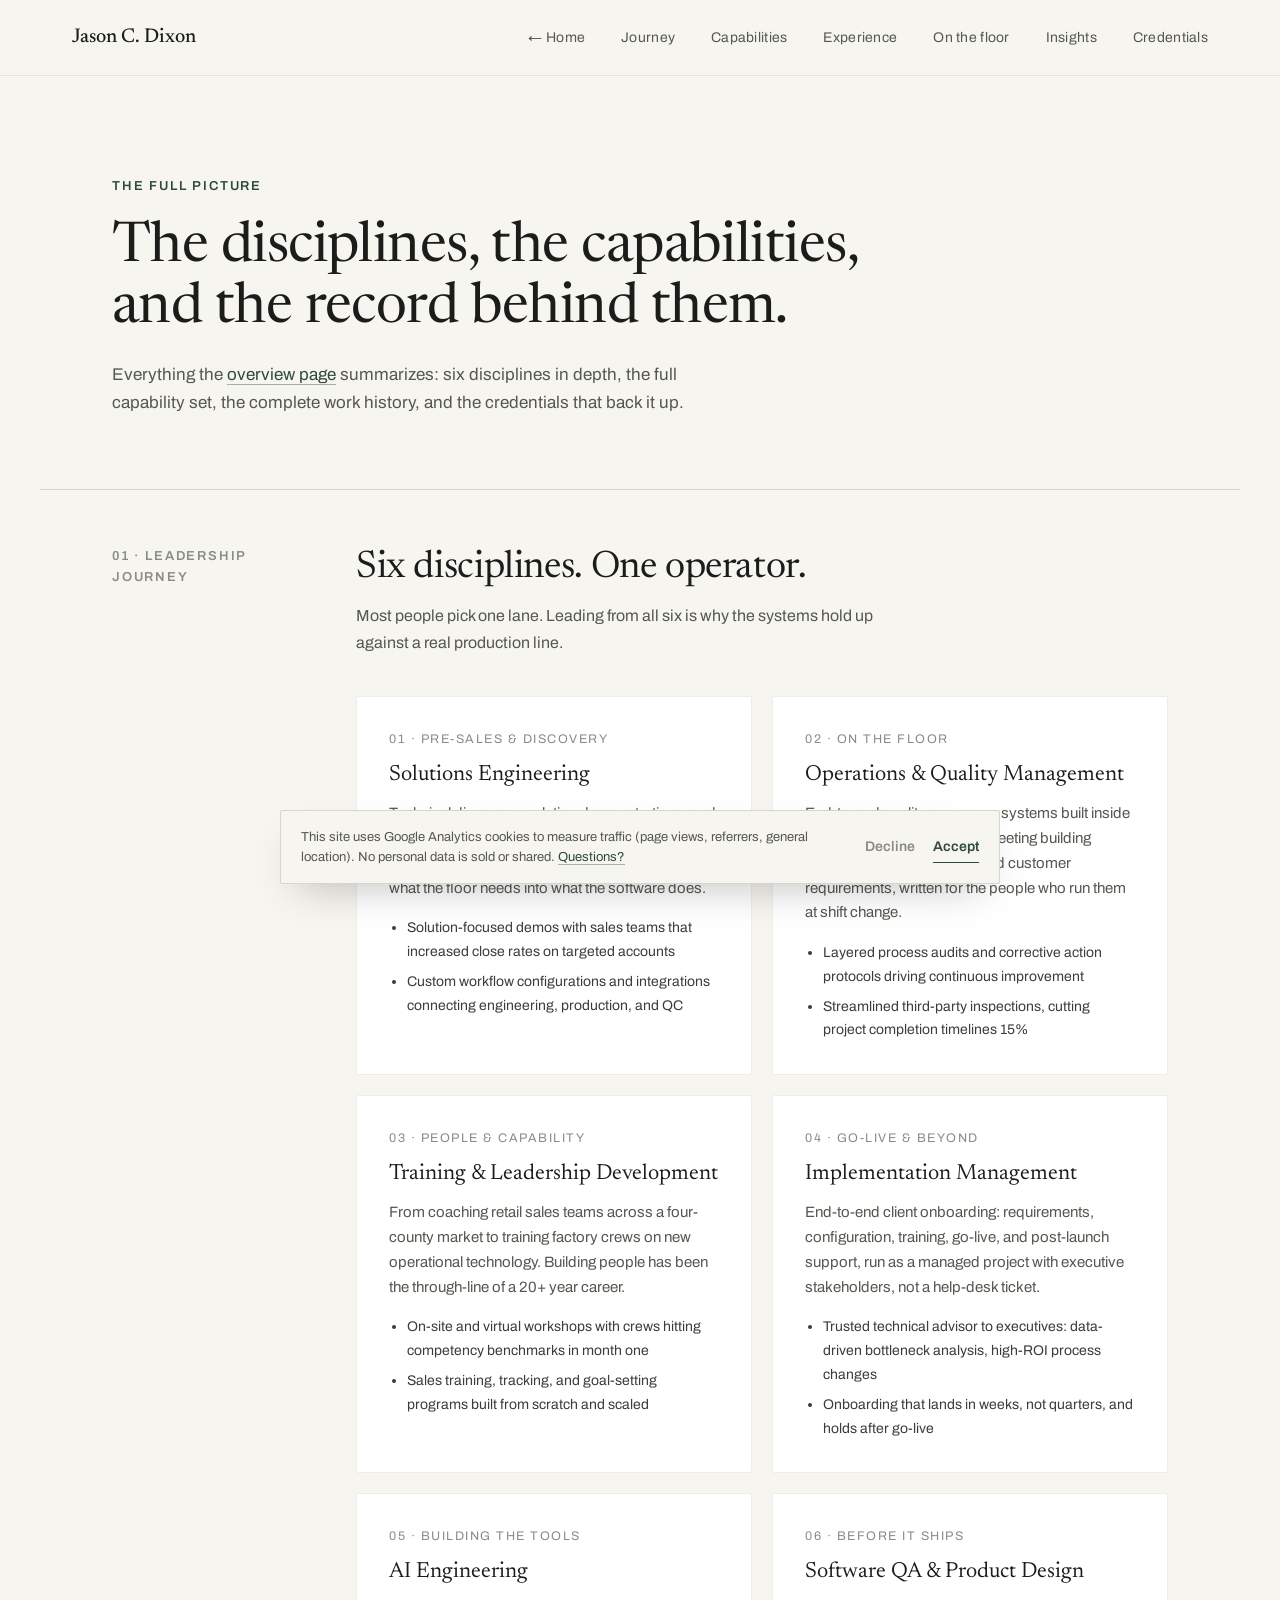
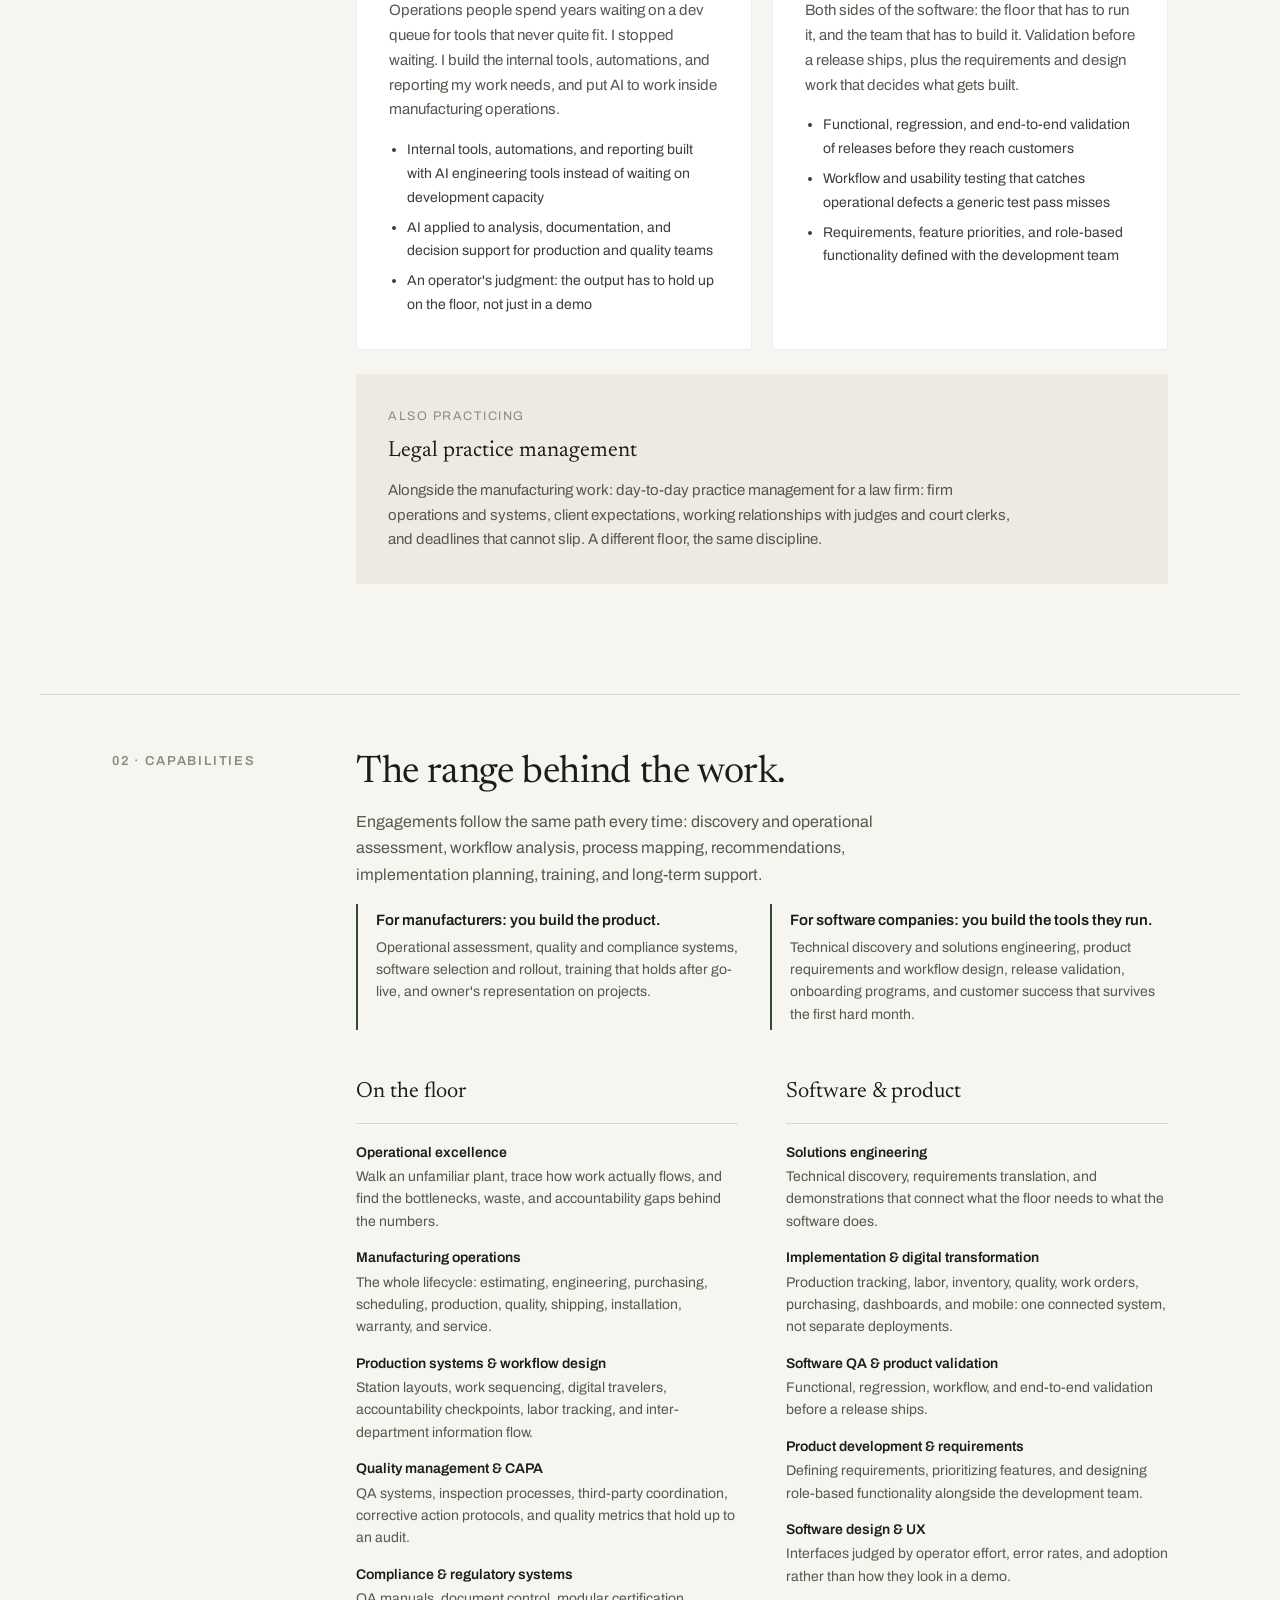
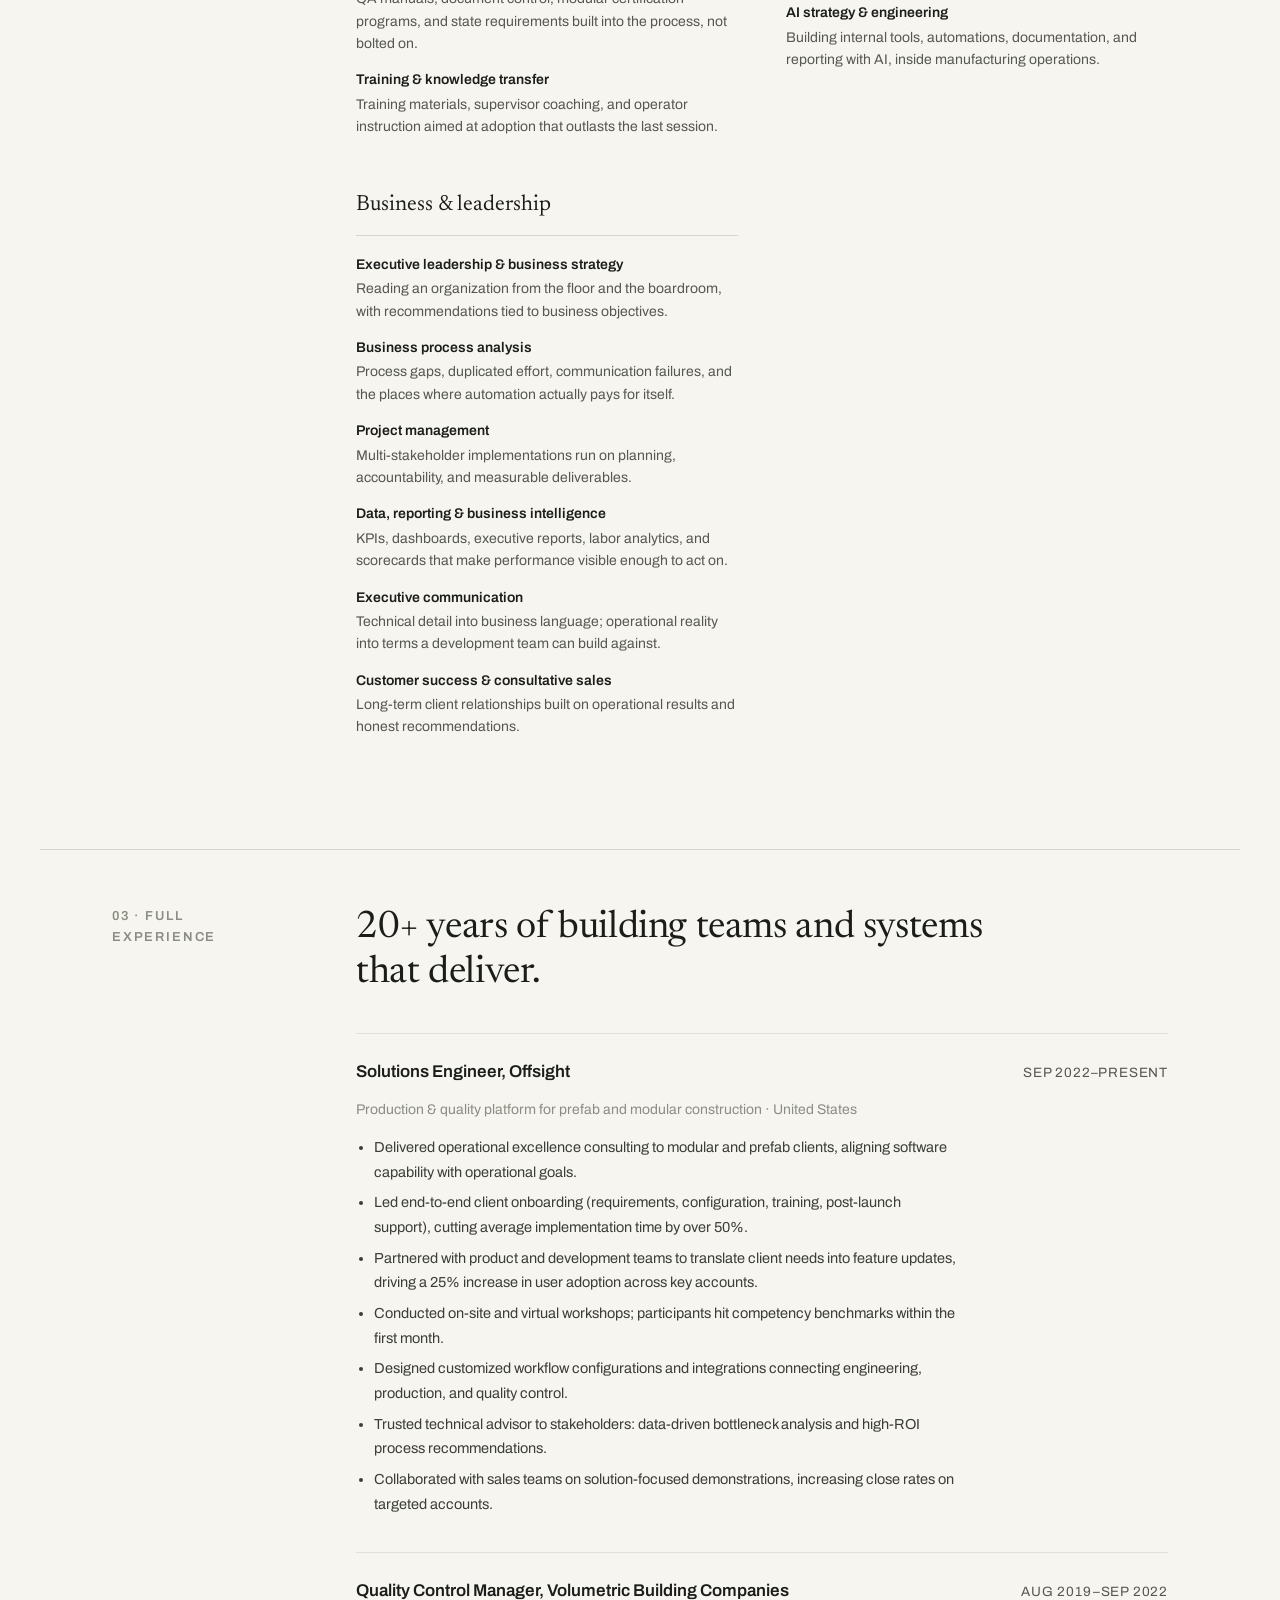
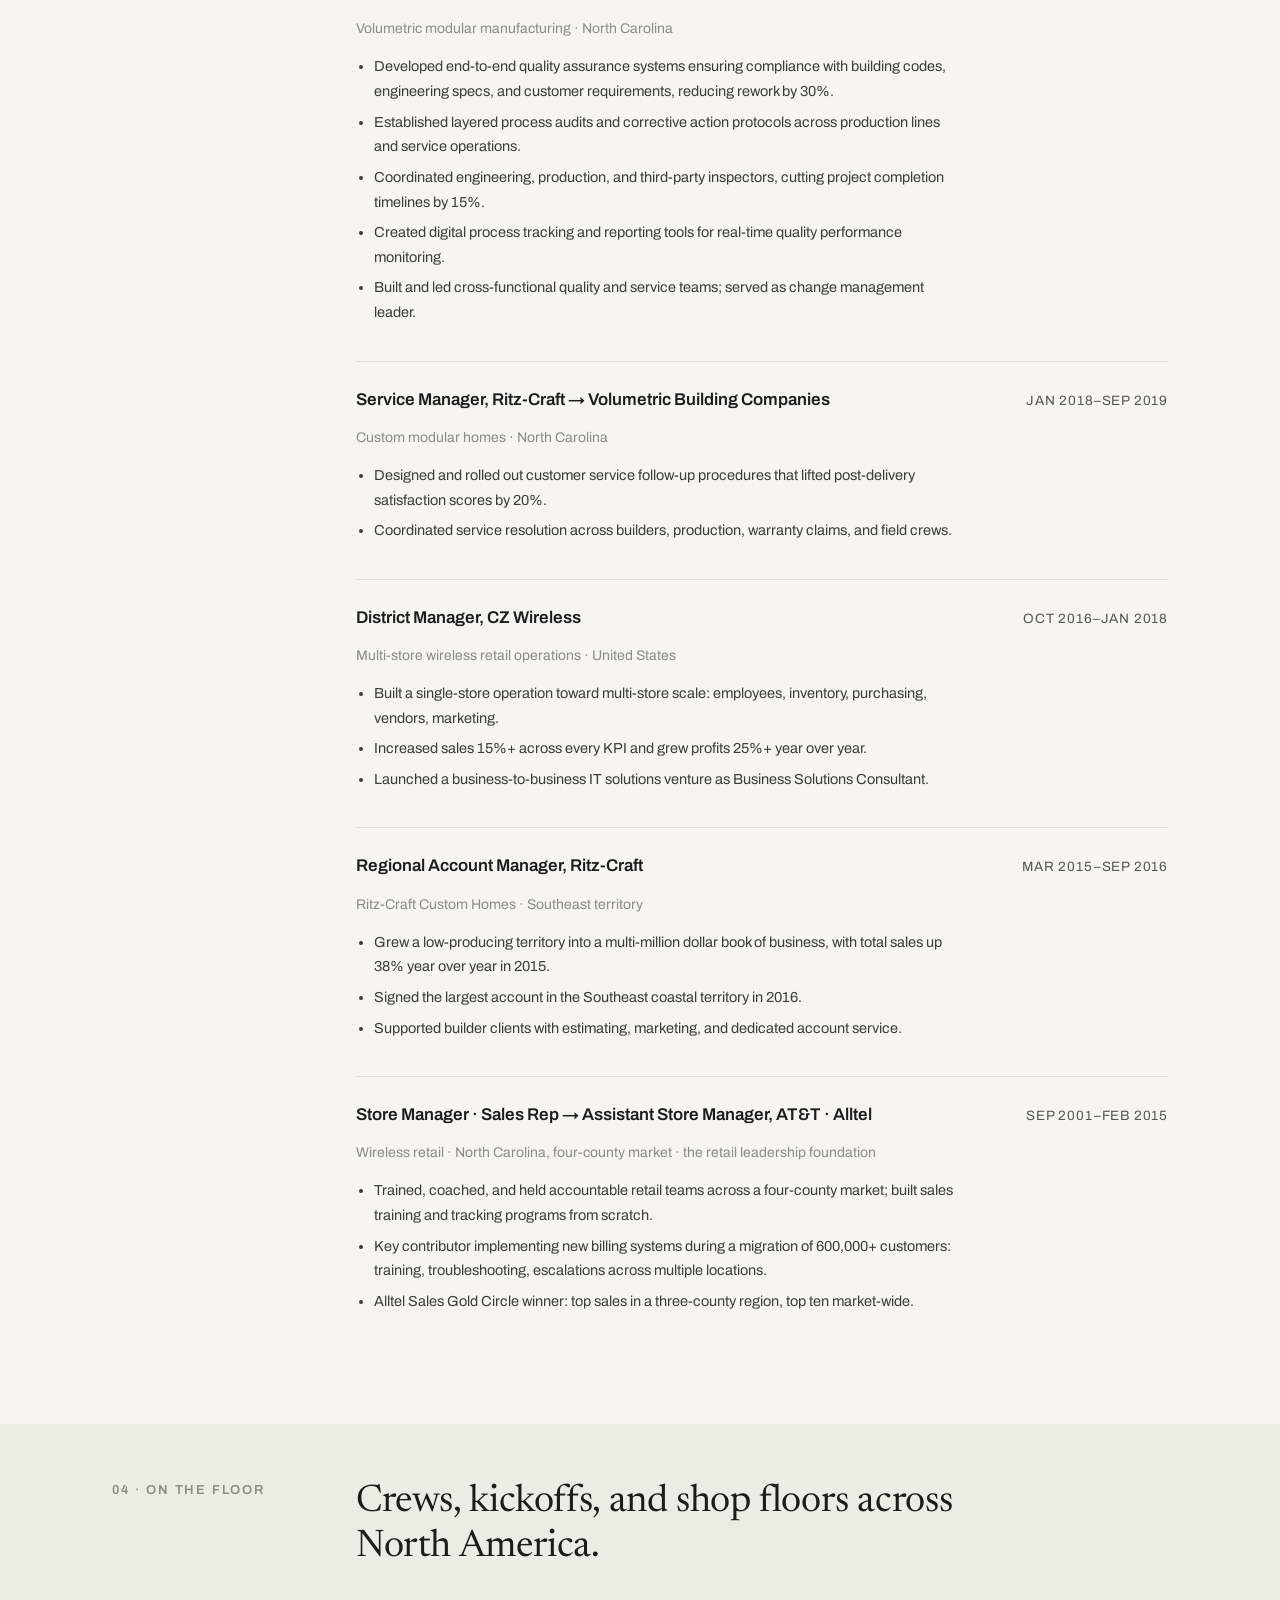
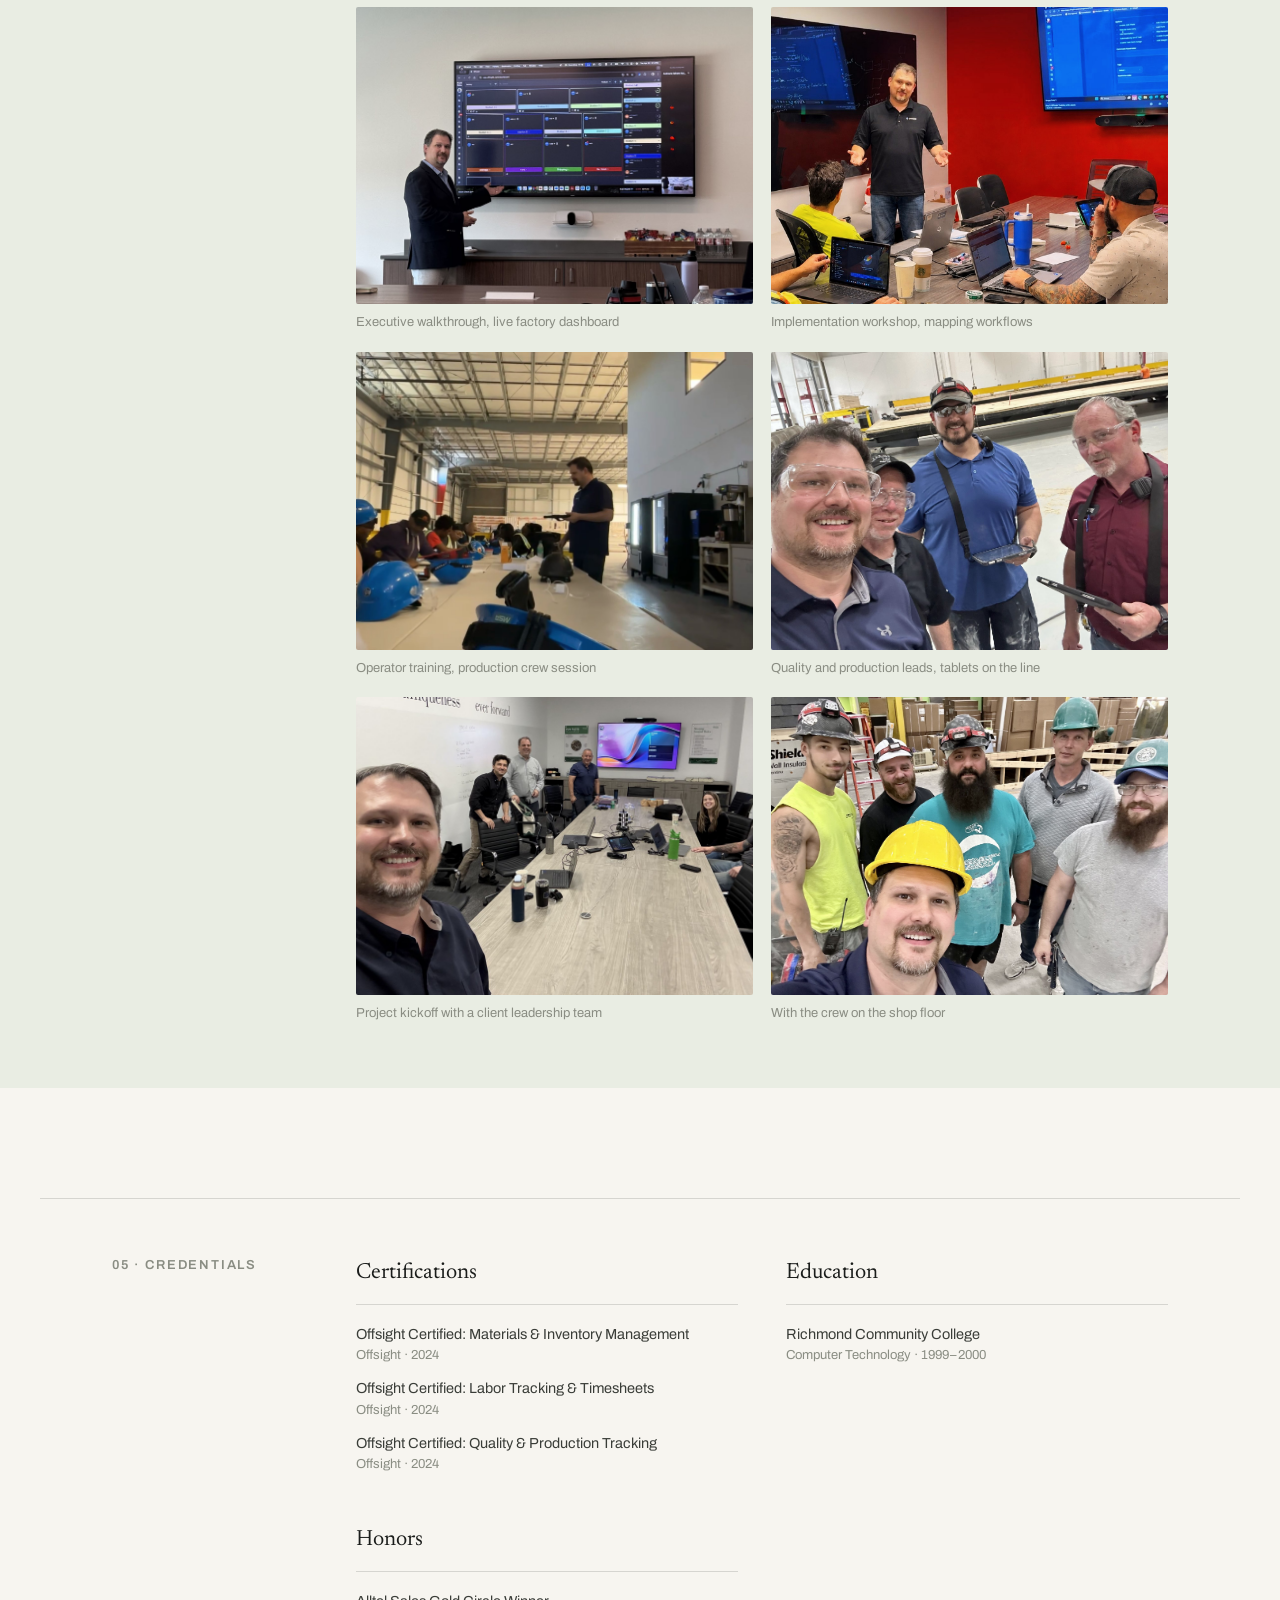
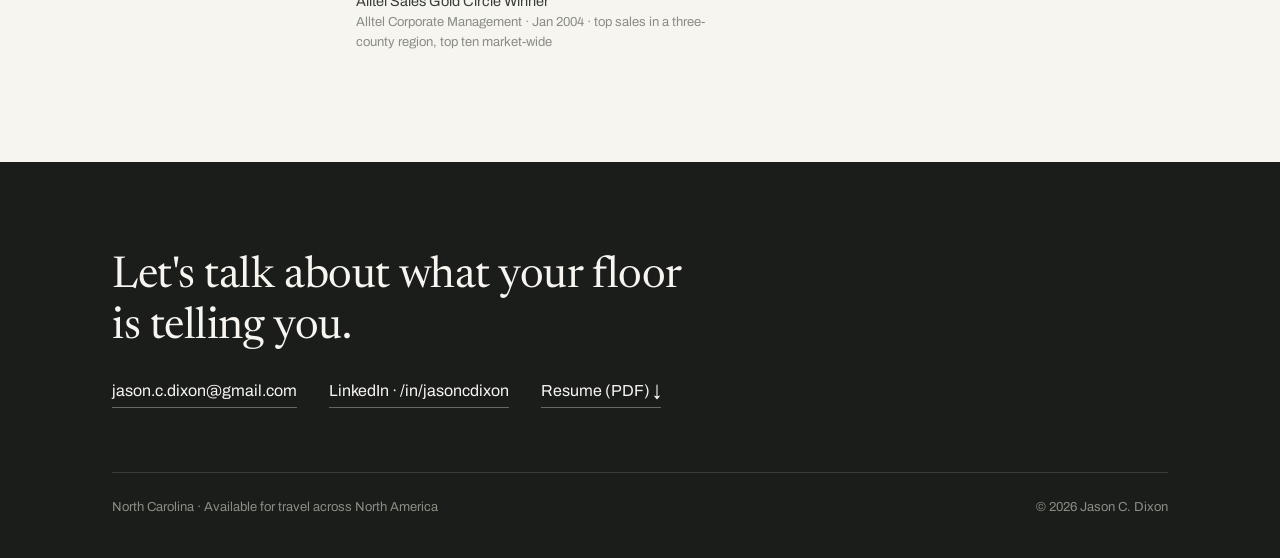
==== commit 12282774: "Location now North Carolina; KPI video back in About" ====
--- a/details.html
+++ b/details.html
@@ -246,7 +246,7 @@
             <h3>Quality Control Manager, Volumetric Building Companies</h3>
             <p class="role__date">AUG 2019–SEP 2022</p>
           </div>
-          <p class="job__where">Volumetric modular manufacturing · Hamlet, NC</p>
+          <p class="job__where">Volumetric modular manufacturing · North Carolina</p>
           <ul class="bullets bullets--md">
             <li>Developed end-to-end quality assurance systems ensuring compliance with building codes, engineering specs, and customer requirements, reducing rework by 30%.</li>
             <li>Established layered process audits and corrective action protocols across production lines and service operations.</li>
@@ -260,7 +260,7 @@
             <h3>Service Manager, Ritz-Craft → Volumetric Building Companies</h3>
             <p class="role__date">JAN 2018–SEP 2019</p>
           </div>
-          <p class="job__where">Custom modular homes · Hamlet, NC</p>
+          <p class="job__where">Custom modular homes · North Carolina</p>
           <ul class="bullets bullets--md">
             <li>Designed and rolled out customer service follow-up procedures that lifted post-delivery satisfaction scores by 20%.</li>
             <li>Coordinated service resolution across builders, production, warranty claims, and field crews.</li>
@@ -375,7 +375,7 @@
       <a href="uploads/Jason-C-Dixon-Resume.pdf">Resume (PDF) ↓</a>
     </div>
     <div class="footer__base">
-      <p>Hamlet, North Carolina · Available for travel across North America</p>
+      <p>North Carolina · Available for travel across North America</p>
       <p>© 2026 Jason C. Dixon</p>
     </div>
   </div>
--- a/assets/css/tokens.css
+++ b/assets/css/tokens.css
@@ -1,5 +1,5 @@
 /* ==========================================================================
-   Jason C. Dixon — Design Tokens
+   Jason C. Dixon · Design Tokens
    Single source of truth for color, type, space, and radii.
    ========================================================================== */
 
@@ -10,7 +10,7 @@
   --body:         #3A3D38;   /* body copy                                   */
   --muted:        #55584F;   /* secondary text, nav links                   */
   --faint:        #8A8D83;   /* captions, kickers, metadata                 */
-  --accent:       #2E4B38;   /* deep green — links, emphasis, numbers       */
+  --accent:       #2E4B38;   /* deep green: links, emphasis, numbers       */
   --accent-tint:  #9DB5A4;   /* green tint, dark surfaces only              */
   --card:         #FFFFFF;   /* card surface                                */
   --card-alt:     #EDEAE2;   /* warm callout surface                        */
--- a/assets/css/styles.css
+++ b/assets/css/styles.css
@@ -1,5 +1,5 @@
 /* ==========================================================================
-   Jason C. Dixon — Stylesheet
+   Jason C. Dixon · Stylesheet
    Requires tokens.css to be loaded first.
    No media queries by design: fluidity comes from clamp(), flex-wrap,
    and grid auto-fit/auto-fill minmax().
@@ -42,7 +42,7 @@
 .section { padding-bottom: var(--section-gap); }
 .section > .wrap { padding-top: var(--section-top); border-top: 1px solid var(--line); }
 
-/* Full-bleed tinted bands (used sparingly — one per page) */
+/* Full-bleed tinted bands (used sparingly, one per page) */
 .band { margin-bottom: var(--section-gap); }
 .band > .wrap { padding-top: var(--section-top); padding-bottom: clamp(40px, 6vw, 64px); }
 .band--blue { background: var(--band-blue); margin-bottom: clamp(56px, 8vw, 96px); }
@@ -261,6 +261,140 @@
 .footer__base p { margin: 0; font-size: var(--fs-kicker); color: var(--faint); }
 
 /* ==========================================================================
+   Article, lead-gate form, and white paper (added for Insights)
+   ========================================================================== */
+
+.article { max-width: 760px; }
+.article__hero { margin: 0 0 clamp(32px, 5vw, 52px); }
+.article__hero img {
+  display: block; width: 100%; aspect-ratio: 16 / 9; object-fit: cover;
+  border-radius: var(--radius); filter: saturate(0.88);
+}
+.article__hero figcaption { margin-top: 10px; font-size: var(--fs-kicker); color: var(--faint); }
+
+.byline {
+  display: flex; flex-wrap: wrap; align-items: center; gap: 10px 18px;
+  margin: 0 0 clamp(28px, 4vw, 40px);
+  font-size: var(--fs-small); color: var(--muted);
+}
+.byline strong { font-weight: 600; color: var(--ink); }
+.byline span { color: var(--faint); }
+
+.prose > * { max-width: 68ch; }
+.prose p { margin: 0 0 20px; color: var(--body); line-height: var(--lh-body-open); text-wrap: pretty; }
+.prose h2 {
+  margin: clamp(36px, 5vw, 52px) 0 16px; font-size: var(--fs-h2);
+  line-height: var(--lh-heading); letter-spacing: var(--ls-tight); max-width: 26ch;
+}
+.prose h3 { margin: 32px 0 12px; font-size: var(--fs-h3-sm); line-height: 1.3; }
+.prose ul { margin: 0 0 20px; padding-left: 20px; color: var(--body); line-height: var(--lh-body-open); }
+.prose li { margin-bottom: 6px; }
+.prose strong { font-weight: 600; color: var(--ink); }
+.prose hr { border: 0; border-top: 1px solid var(--line-soft); margin: clamp(32px, 4vw, 44px) 0; }
+
+.pull {
+  margin: 28px 0; padding: 4px 0 4px 20px; border-left: 2px solid var(--accent);
+  font-family: var(--font-display); font-style: italic; font-size: 21px;
+  line-height: 1.45; color: var(--ink); max-width: 46ch;
+}
+
+.numbered {
+  display: block; font-size: var(--fs-eyebrow); letter-spacing: var(--ls-eyebrow);
+  text-transform: uppercase; color: var(--accent); font-weight: 600;
+  font-family: var(--font-sans); margin-bottom: 8px;
+}
+
+/* ---- Gate --------------------------------------------------------------- */
+
+.gate-fade {
+  position: relative; height: 160px; margin-top: -160px;
+  background: linear-gradient(to bottom, rgba(247,245,240,0) 0%, var(--paper) 78%);
+  pointer-events: none;
+}
+
+.gate {
+  background: var(--band-blue); border: 1px solid var(--line-faint);
+  border-radius: var(--radius); padding: clamp(28px, 4vw, 44px);
+  max-width: 760px;
+}
+.gate__eyebrow { margin: 0 0 12px; }
+.gate h2 { margin: 0 0 12px; font-size: clamp(24px, 3vw, 32px); line-height: 1.2; max-width: 24ch; }
+.gate p { margin: 0 0 24px; font-size: var(--fs-body); color: var(--muted); max-width: 58ch; text-wrap: pretty; }
+.gate ul {
+  margin: 0 0 28px; padding: 0; list-style: none;
+  display: grid; grid-template-columns: repeat(auto-fit, minmax(230px, 1fr)); gap: 8px 28px;
+}
+.gate li {
+  font-size: var(--fs-small); color: var(--body);
+  padding: 8px 0; border-top: 1px solid var(--line-soft);
+}
+.gate li b { font-weight: 600; color: var(--accent); margin-right: 8px; }
+
+.form { display: grid; grid-template-columns: repeat(auto-fit, minmax(220px, 1fr)); gap: 16px 20px; }
+.field { display: flex; flex-direction: column; gap: 6px; }
+.field label {
+  font-size: var(--fs-eyebrow); letter-spacing: var(--ls-eyebrow);
+  text-transform: uppercase; color: var(--faint); font-weight: 600;
+}
+.field input {
+  font-family: var(--font-sans); font-size: 15px; color: var(--ink);
+  background: #FFFFFF; border: 1px solid rgba(27,29,27,0.18);
+  border-radius: var(--radius); padding: 12px 14px; min-height: 46px;
+}
+.field input::placeholder { color: #A9ABA2; }
+.field input:focus { outline: 2px solid var(--accent); outline-offset: 1px; border-color: var(--accent); }
+.field input[aria-invalid="true"] { border-color: #9B3B2F; }
+.field .err { font-size: 12.5px; color: #9B3B2F; min-height: 15px; }
+
+.form__foot { grid-column: 1 / -1; display: flex; flex-wrap: wrap; align-items: center; gap: 16px 24px; }
+.form__foot .small { max-width: 42ch; margin: 0; }
+.form button { border: 0; cursor: pointer; font-family: var(--font-sans); }
+
+.gate__done { display: none; }
+.gate.is-done .gate__form-wrap { display: none; }
+.gate.is-done .gate__done { display: block; }
+
+/* ---- White paper document ---------------------------------------------- */
+
+.doc { background: var(--paper); }
+.doc__bar {
+  display: flex; flex-wrap: wrap; gap: 12px 20px; align-items: center; justify-content: space-between;
+  padding: 16px var(--gutter); border-bottom: 1px solid var(--line-faint);
+  background: rgba(247,245,240,0.92); backdrop-filter: var(--blur-nav);
+  position: sticky; top: 0; z-index: 20;
+}
+.sheet { max-width: 860px; margin: 0 auto; padding: clamp(40px, 6vw, 72px) var(--gutter) 40px; }
+.sheet__cover { border-bottom: 1px solid var(--line); padding-bottom: clamp(36px, 5vw, 56px); margin-bottom: clamp(36px, 5vw, 56px); }
+.sheet__cover h1 { margin: 0 0 20px; font-size: clamp(34px, 4.6vw, 54px); line-height: 1.08; letter-spacing: var(--ls-tight); max-width: 20ch; }
+.sheet__cover .lead { max-width: 62ch; margin-bottom: 28px; }
+.sheet__meta { display: flex; flex-wrap: wrap; gap: 8px 32px; font-size: var(--fs-small); color: var(--muted); }
+.sheet__toc { margin: 0 0 clamp(36px, 5vw, 56px); }
+.sheet__toc ol { margin: 0; padding: 0; list-style: none; counter-reset: toc; }
+.sheet__toc li {
+  counter-increment: toc; display: flex; gap: 14px; align-items: baseline;
+  padding: 10px 0; border-top: 1px solid var(--line-soft); font-size: var(--fs-meta); color: var(--body);
+}
+.sheet__toc li::before { content: counter(toc, decimal-leading-zero); color: var(--accent); font-weight: 600; font-size: 13px; }
+
+@media print {
+  @page { size: letter; margin: 0.75in 0.7in 0.8in; }
+  html, body { background: #FFFFFF; }
+  .nav, .doc__bar, .skip, .no-print { display: none !important; }
+  .sheet { max-width: none; padding: 0; }
+  body { font-size: 11pt; color: #14160F; }
+  .prose p, .prose li { font-size: 11pt; line-height: 1.55; color: #2A2C27; }
+  .prose > * { max-width: none; }
+  .prose h2 { font-size: 17pt; margin: 22pt 0 8pt; break-after: avoid; }
+  .prose h3 { font-size: 13pt; margin: 16pt 0 6pt; break-after: avoid; }
+  .sheet__cover { break-after: page; padding-bottom: 24pt; }
+  .sheet__cover h1 { font-size: 30pt; }
+  .sheet__toc { break-after: page; }
+  .pull { break-inside: avoid; }
+  .prose img, figure { break-inside: avoid; }
+  a { color: #14160F; text-decoration: none; }
+}
+
+/* ==========================================================================
    Motion & interaction enhancements (JS adds .js to <html>)
    Everything degrades gracefully: no JS → fully visible, no motion.
    prefers-reduced-motion → all of this is switched off below.
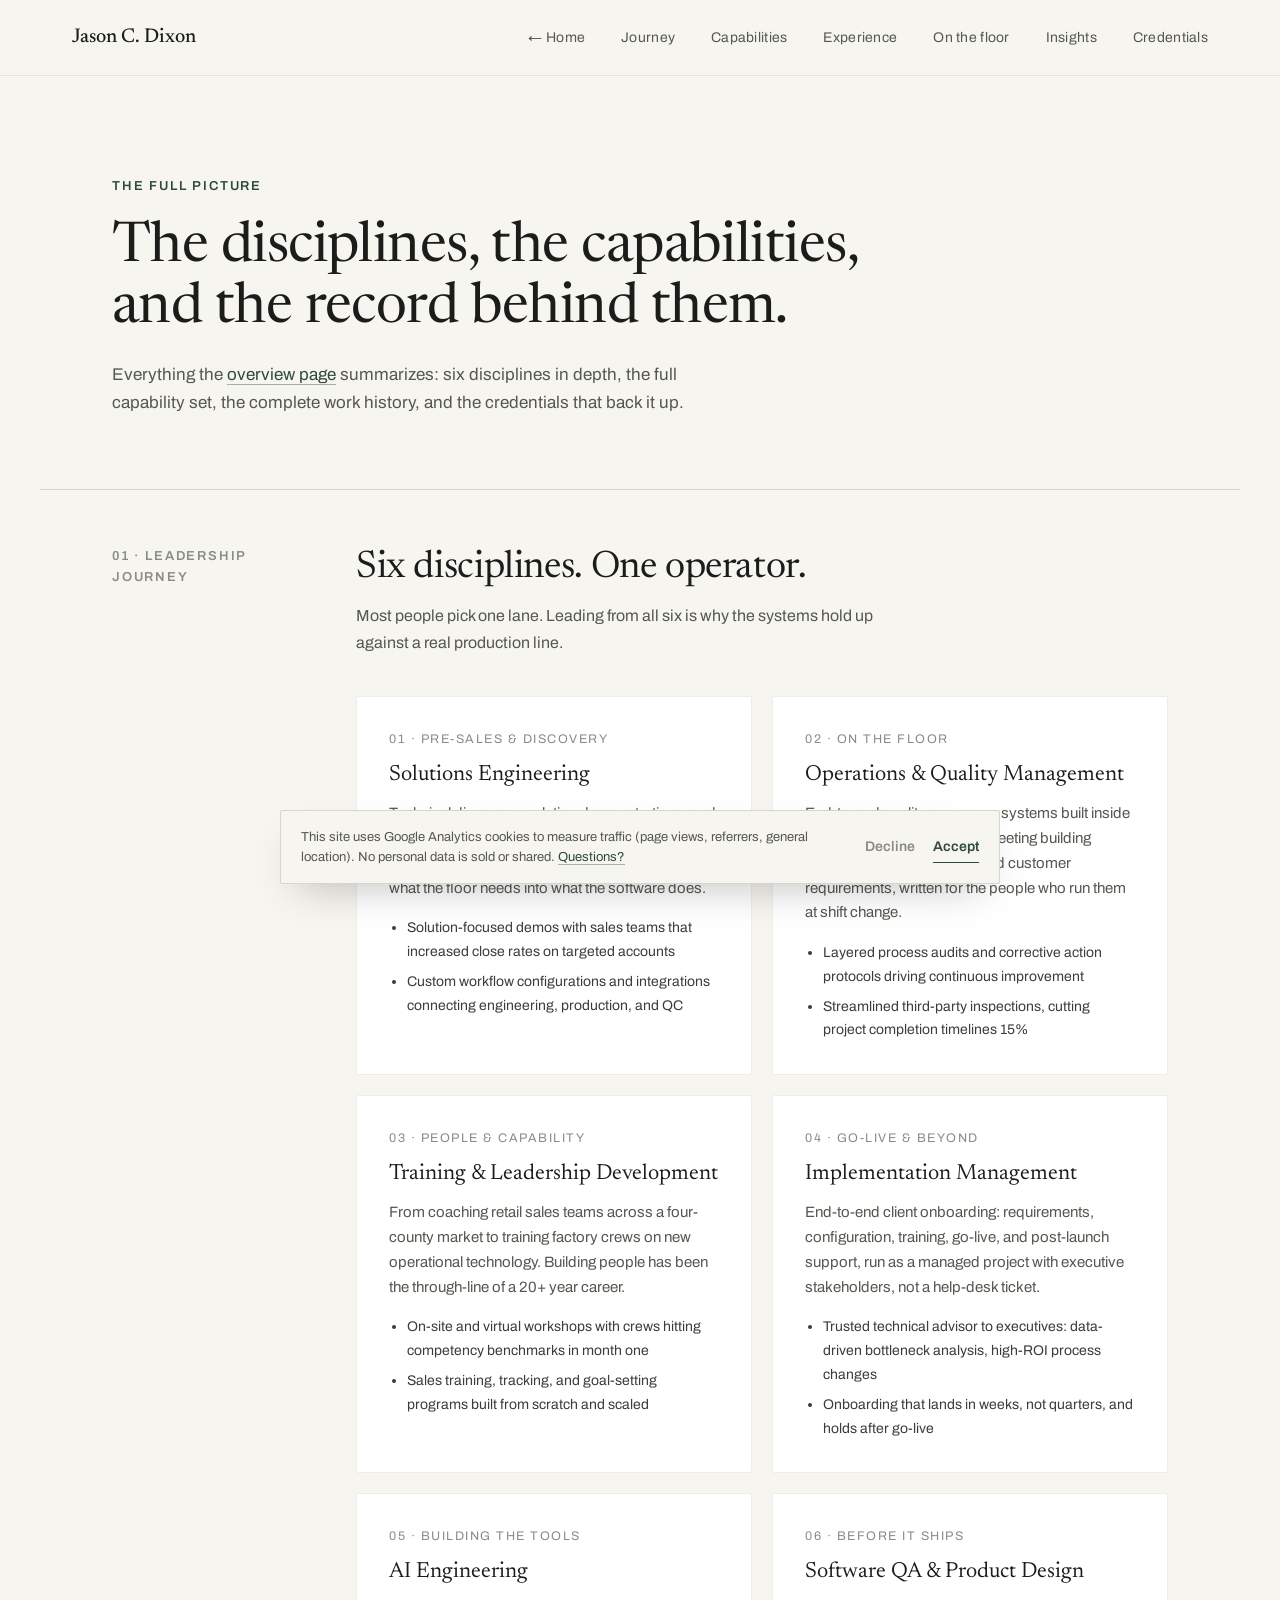
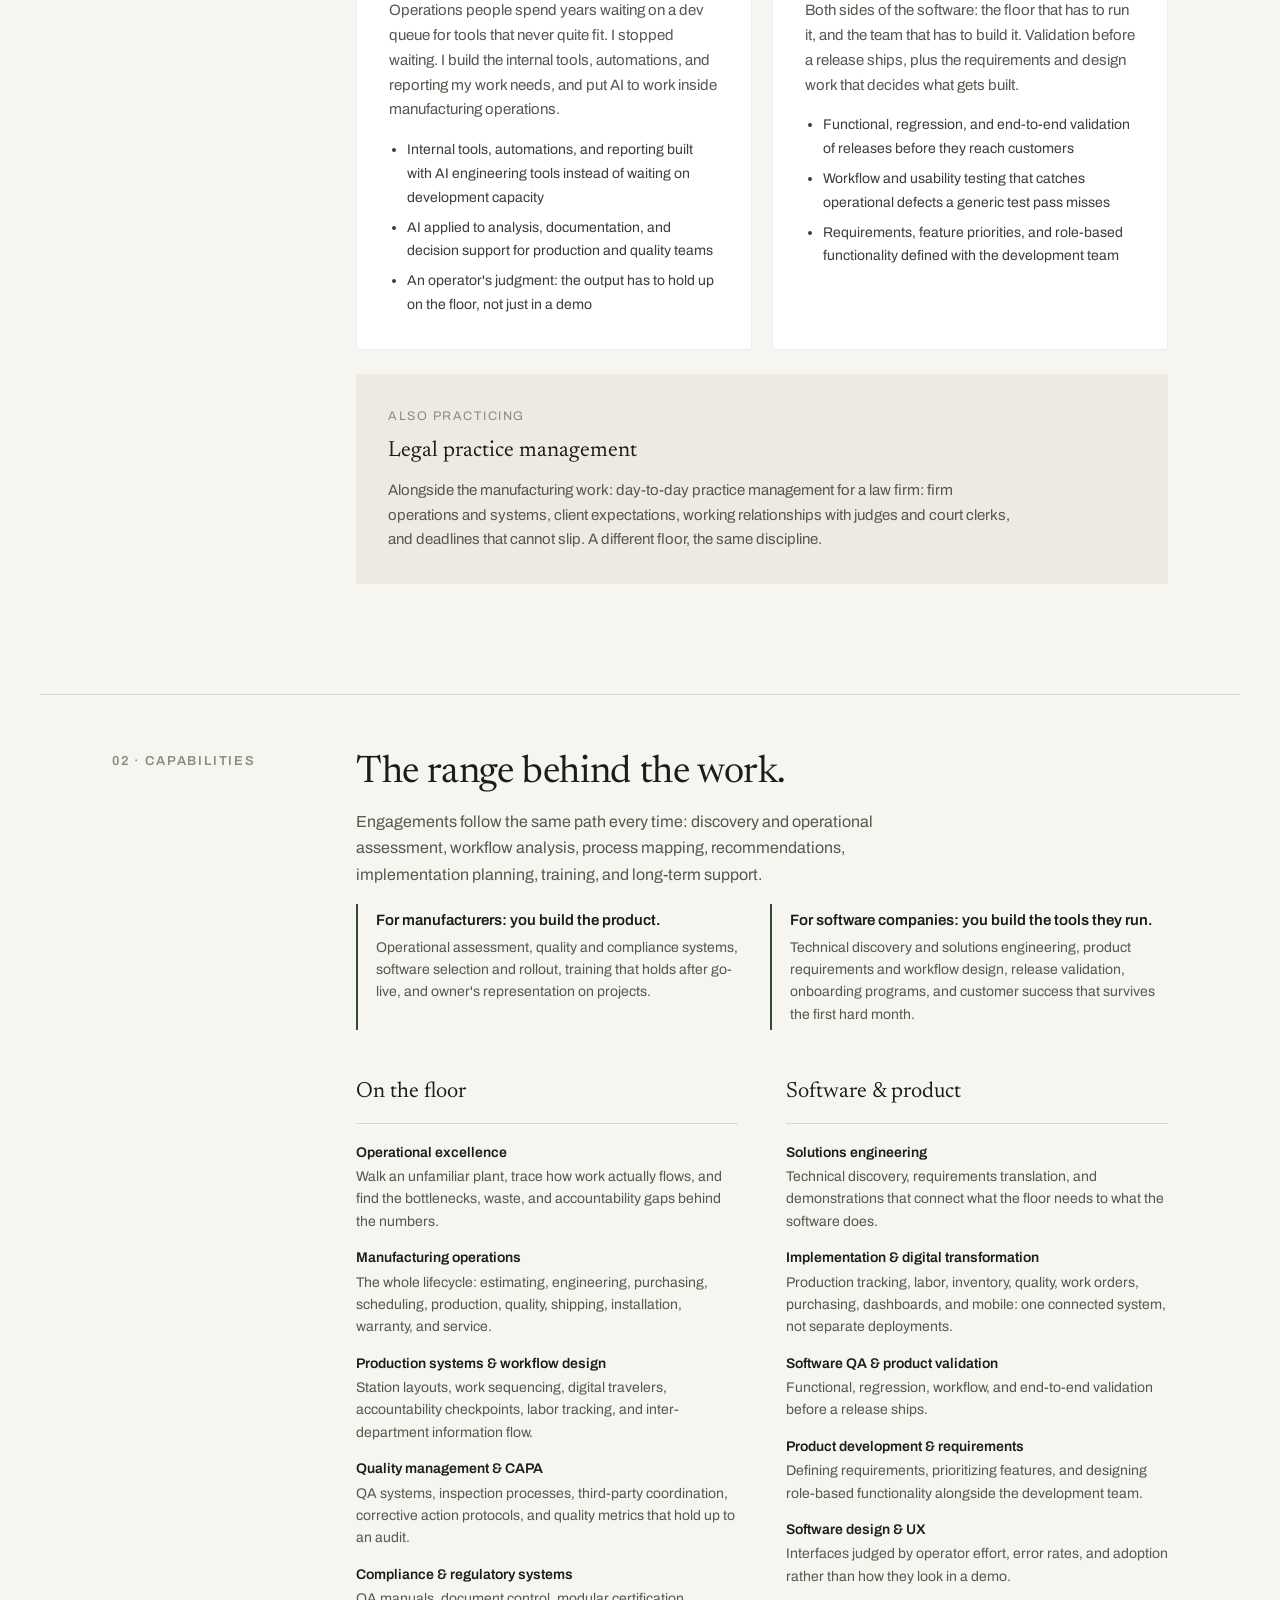
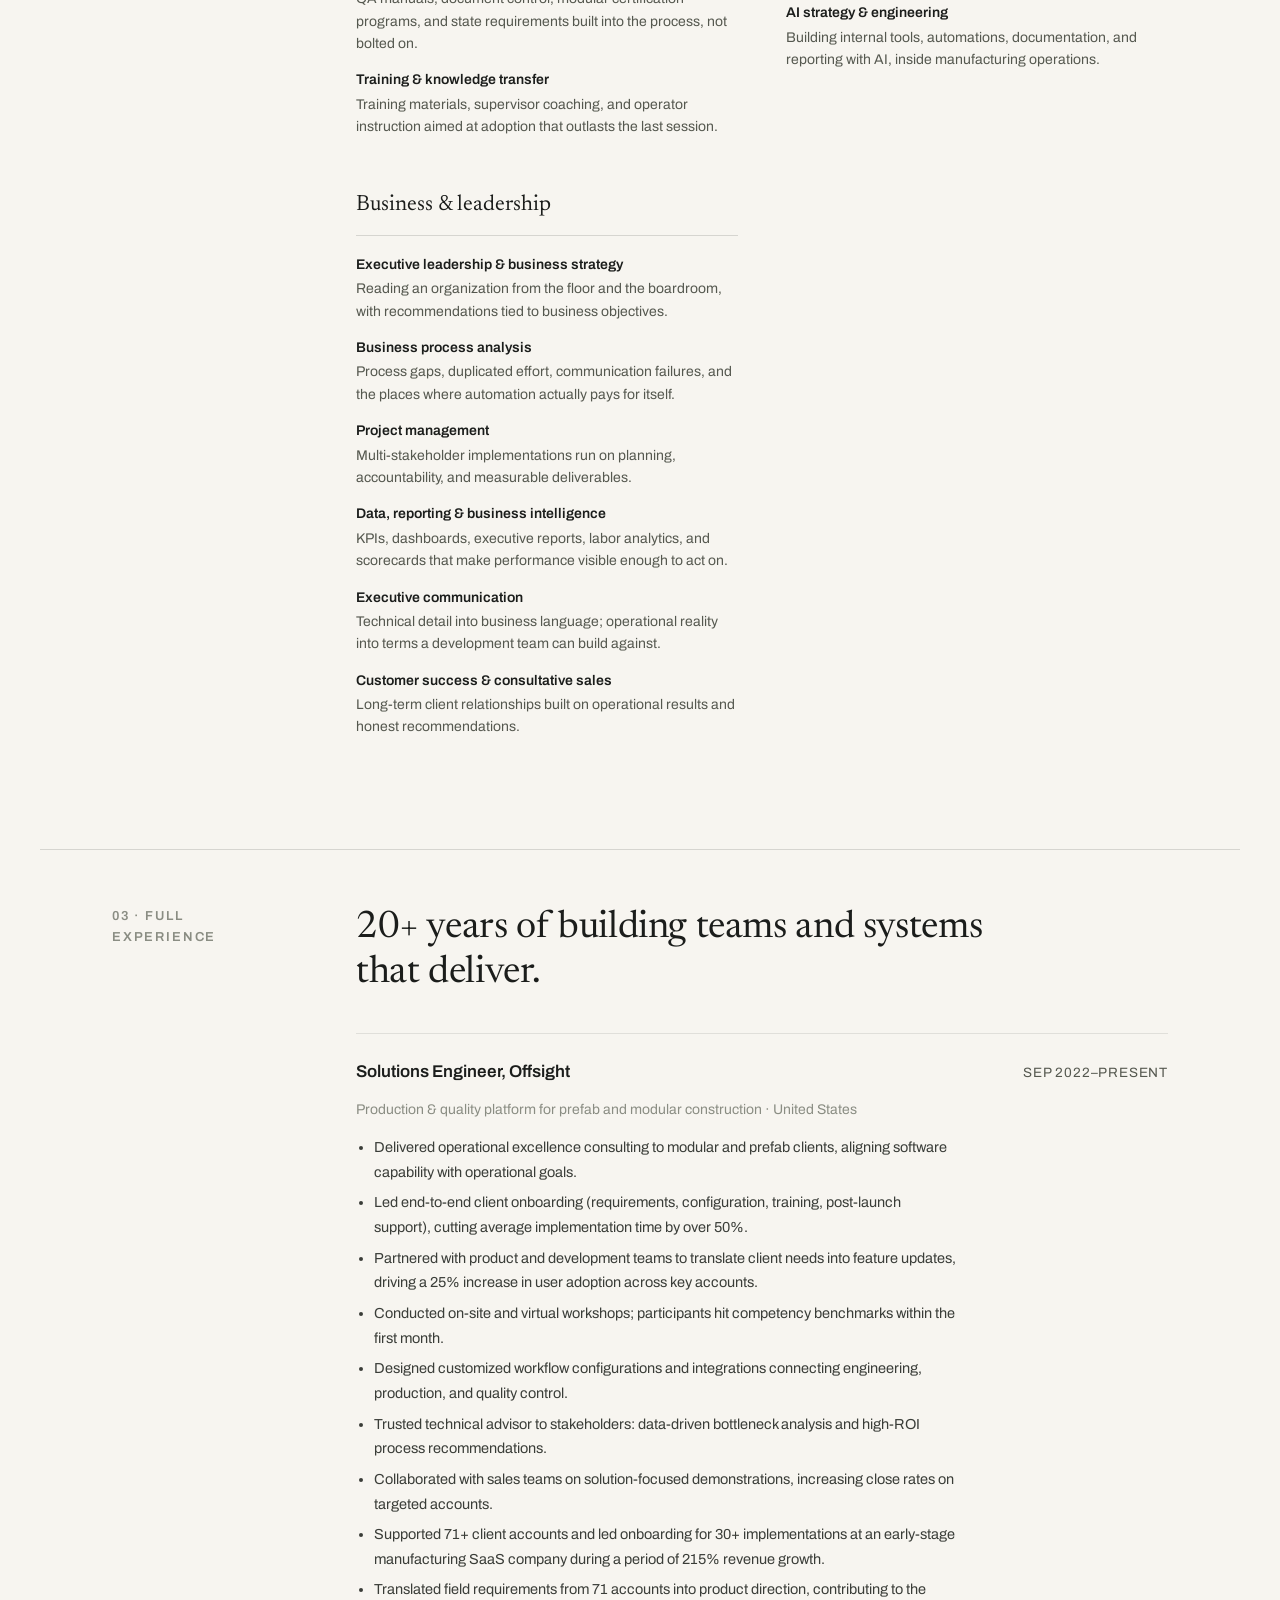
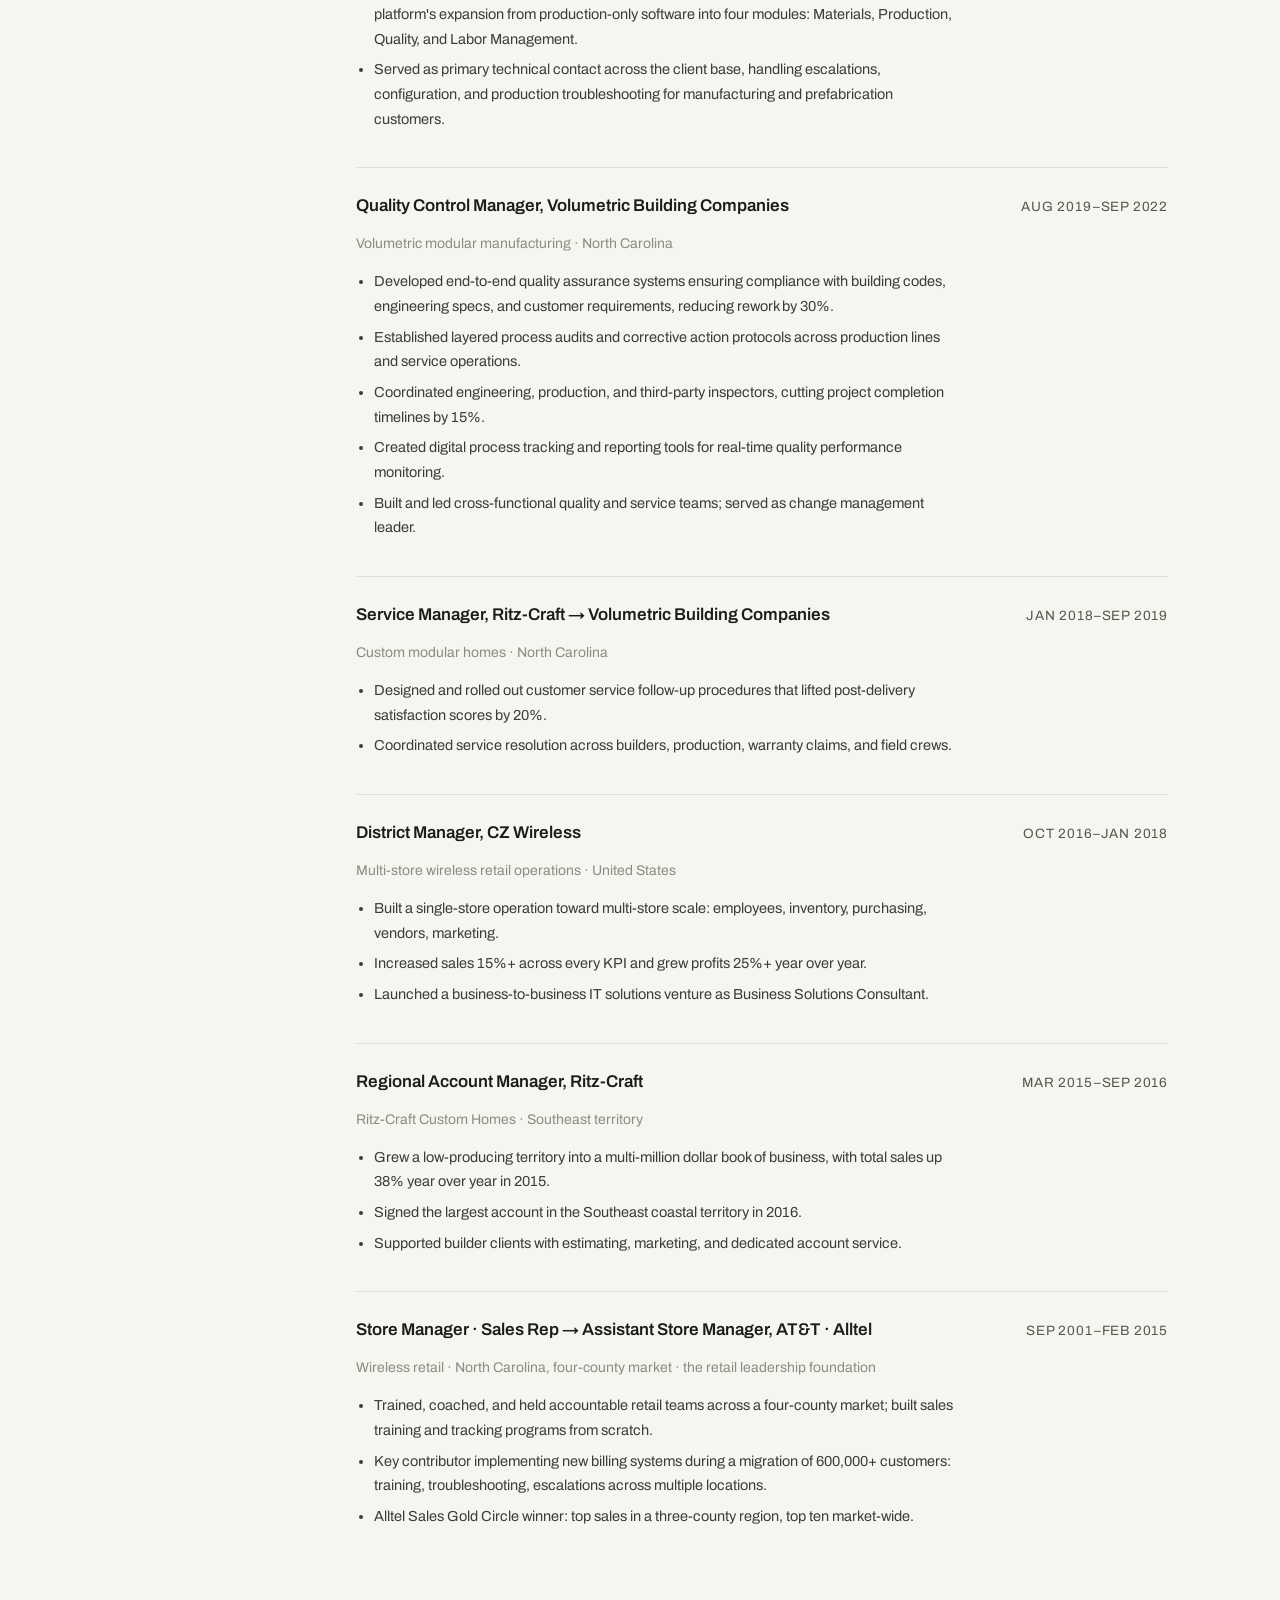
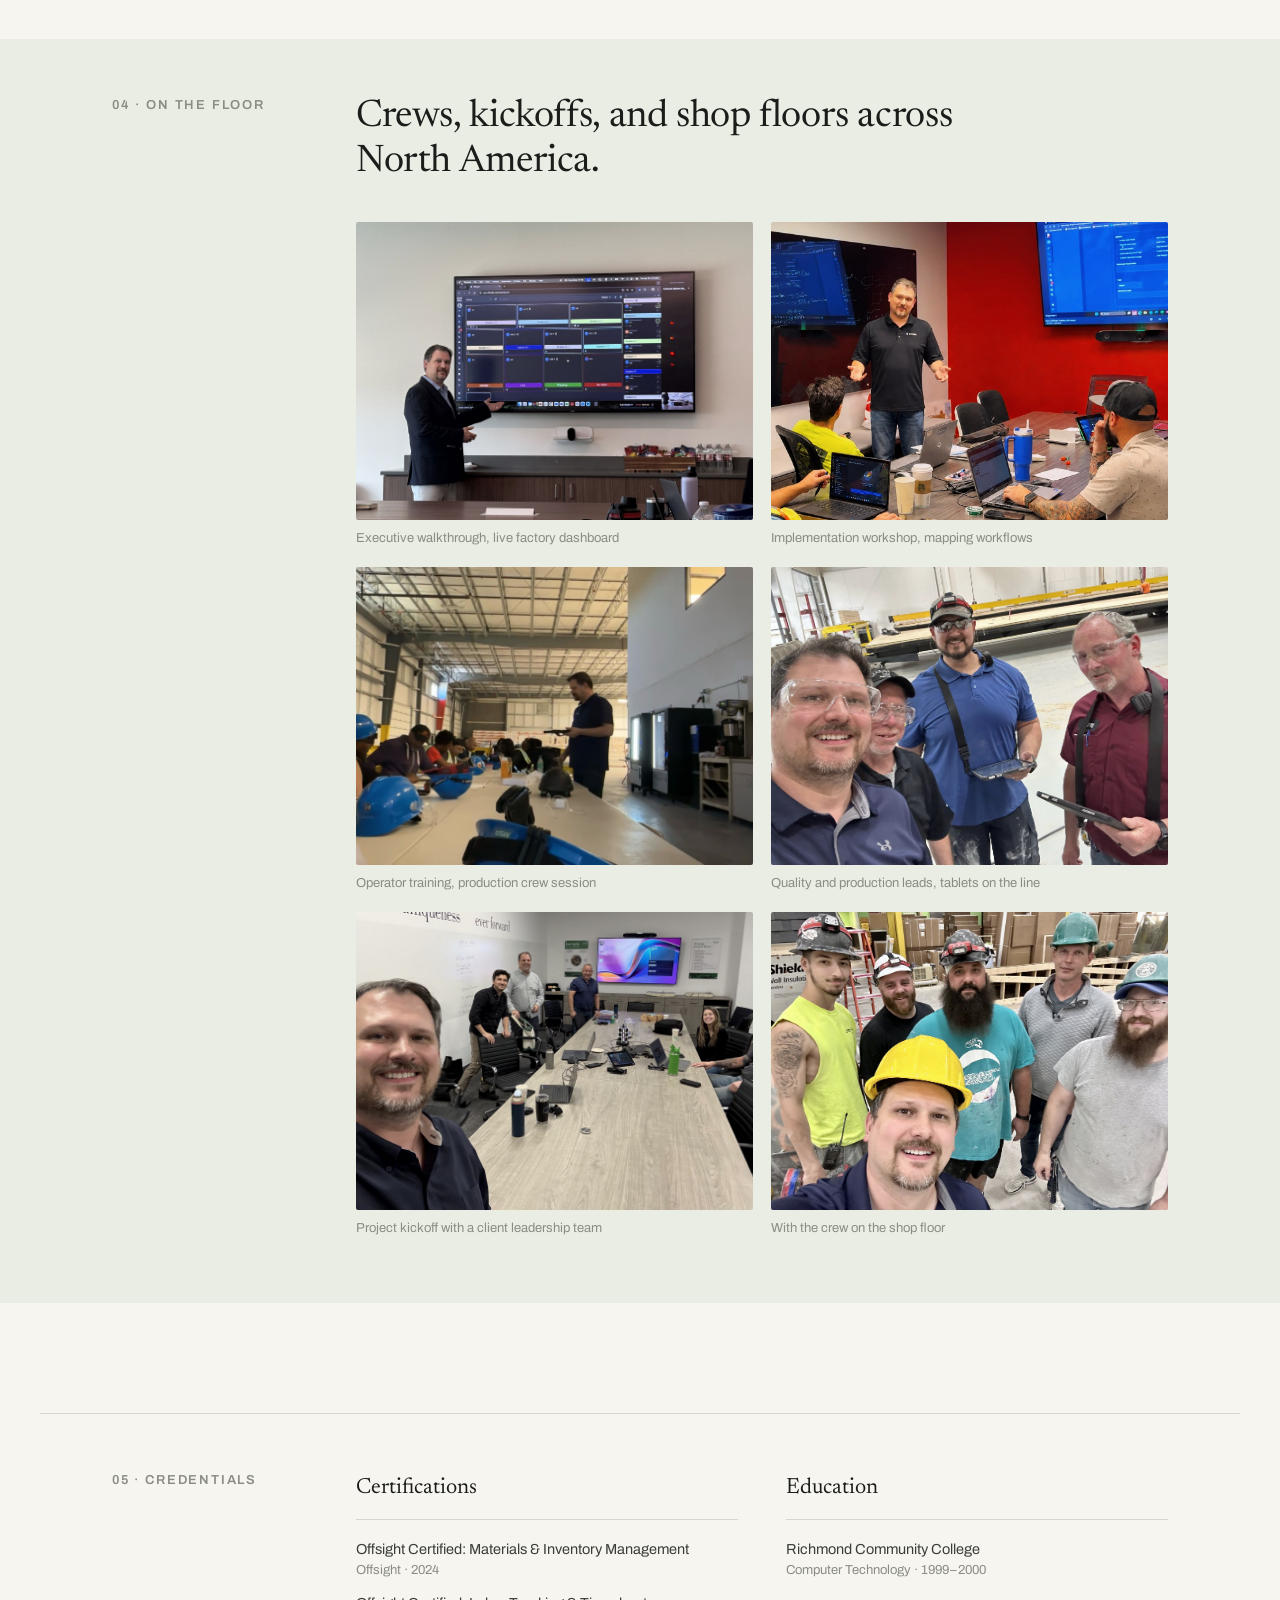
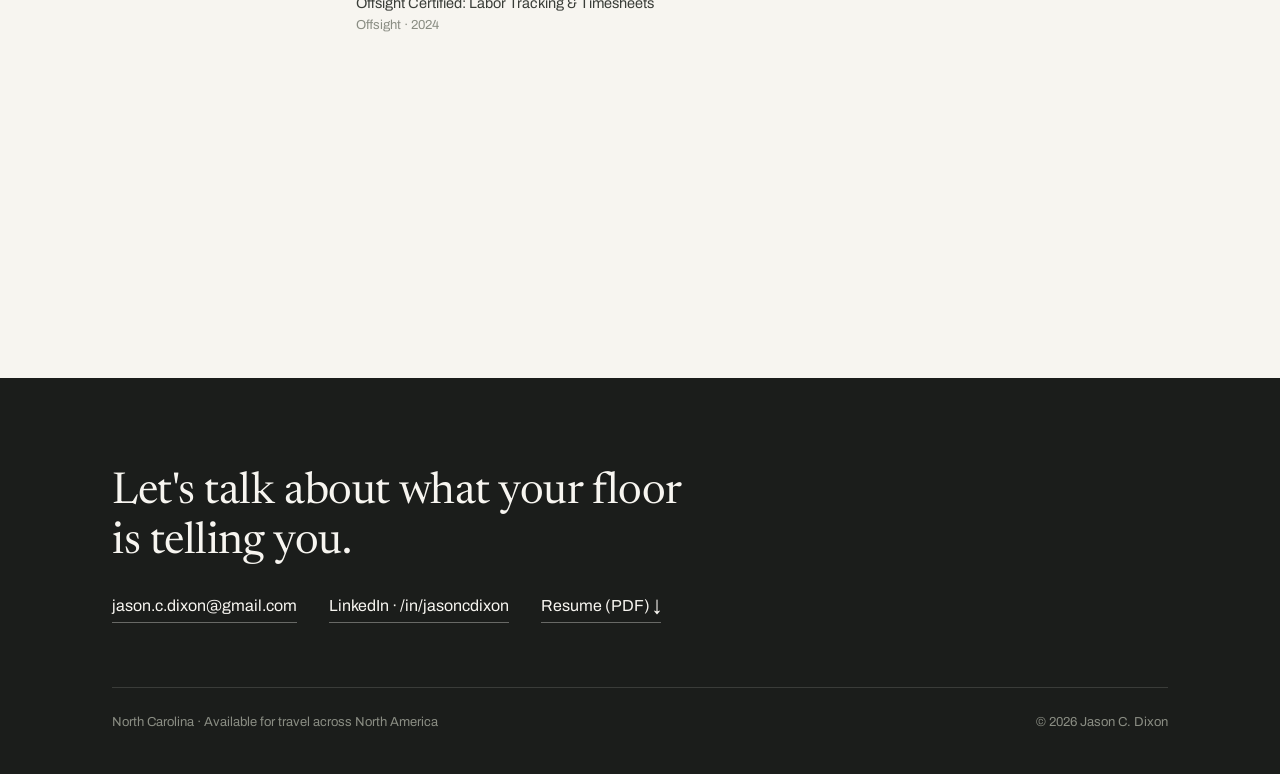
==== commit f21d8559: "Add new Offsight accomplishment bullets to experience section" ====
--- a/details.html
+++ b/details.html
@@ -239,6 +239,9 @@
             <li>Designed customized workflow configurations and integrations connecting engineering, production, and quality control.</li>
             <li>Trusted technical advisor to stakeholders: data-driven bottleneck analysis and high-ROI process recommendations.</li>
             <li>Collaborated with sales teams on solution-focused demonstrations, increasing close rates on targeted accounts.</li>
+            <li>Supported 71+ client accounts and led onboarding for 30+ implementations at an early-stage manufacturing SaaS company during a period of 215% revenue growth.</li>
+            <li>Translated field requirements from 71 accounts into product direction, contributing to the platform's expansion from production-only software into four modules: Materials, Production, Quality, and Labor Management.</li>
+            <li>Served as primary technical contact across the client base, handling escalations, configuration, and production troubleshooting for manufacturing and prefabrication customers.</li>
           </ul>
         </article>
         <article class="job">
--- a/assets/css/styles.css
+++ b/assets/css/styles.css
@@ -471,6 +471,25 @@
 
 a, .inline-link, .footer__links a { transition: color 0.2s ease, border-color 0.2s ease; }
 
+/* ---- About video -------------------------------------------------------- */
+
+.about-row {
+  display: flex; flex-wrap: wrap; gap: clamp(24px, 4vw, 44px);
+  align-items: flex-start; margin-bottom: 36px;
+}
+.about-copy { flex: 1 1 340px; min-width: min(320px, 100%); }
+.about-copy .copy:last-child { margin-bottom: 0; }
+.about-vid { flex: 0 1 320px; min-width: min(240px, 100%); margin: 0; }
+.about-vid video,
+.about-vid img {
+  display: block; width: 100%; aspect-ratio: 6 / 5; object-fit: cover;
+  border-radius: var(--radius); filter: var(--photo-sat); background: var(--card-alt);
+}
+.about-vid figcaption {
+  margin-top: 10px; font-size: var(--fs-eyebrow);
+  letter-spacing: 0.1em; text-transform: uppercase; color: var(--faint);
+}
+
 /* ---- Cookie consent banner ---------------------------------------------- */
 
 .cc-banner {
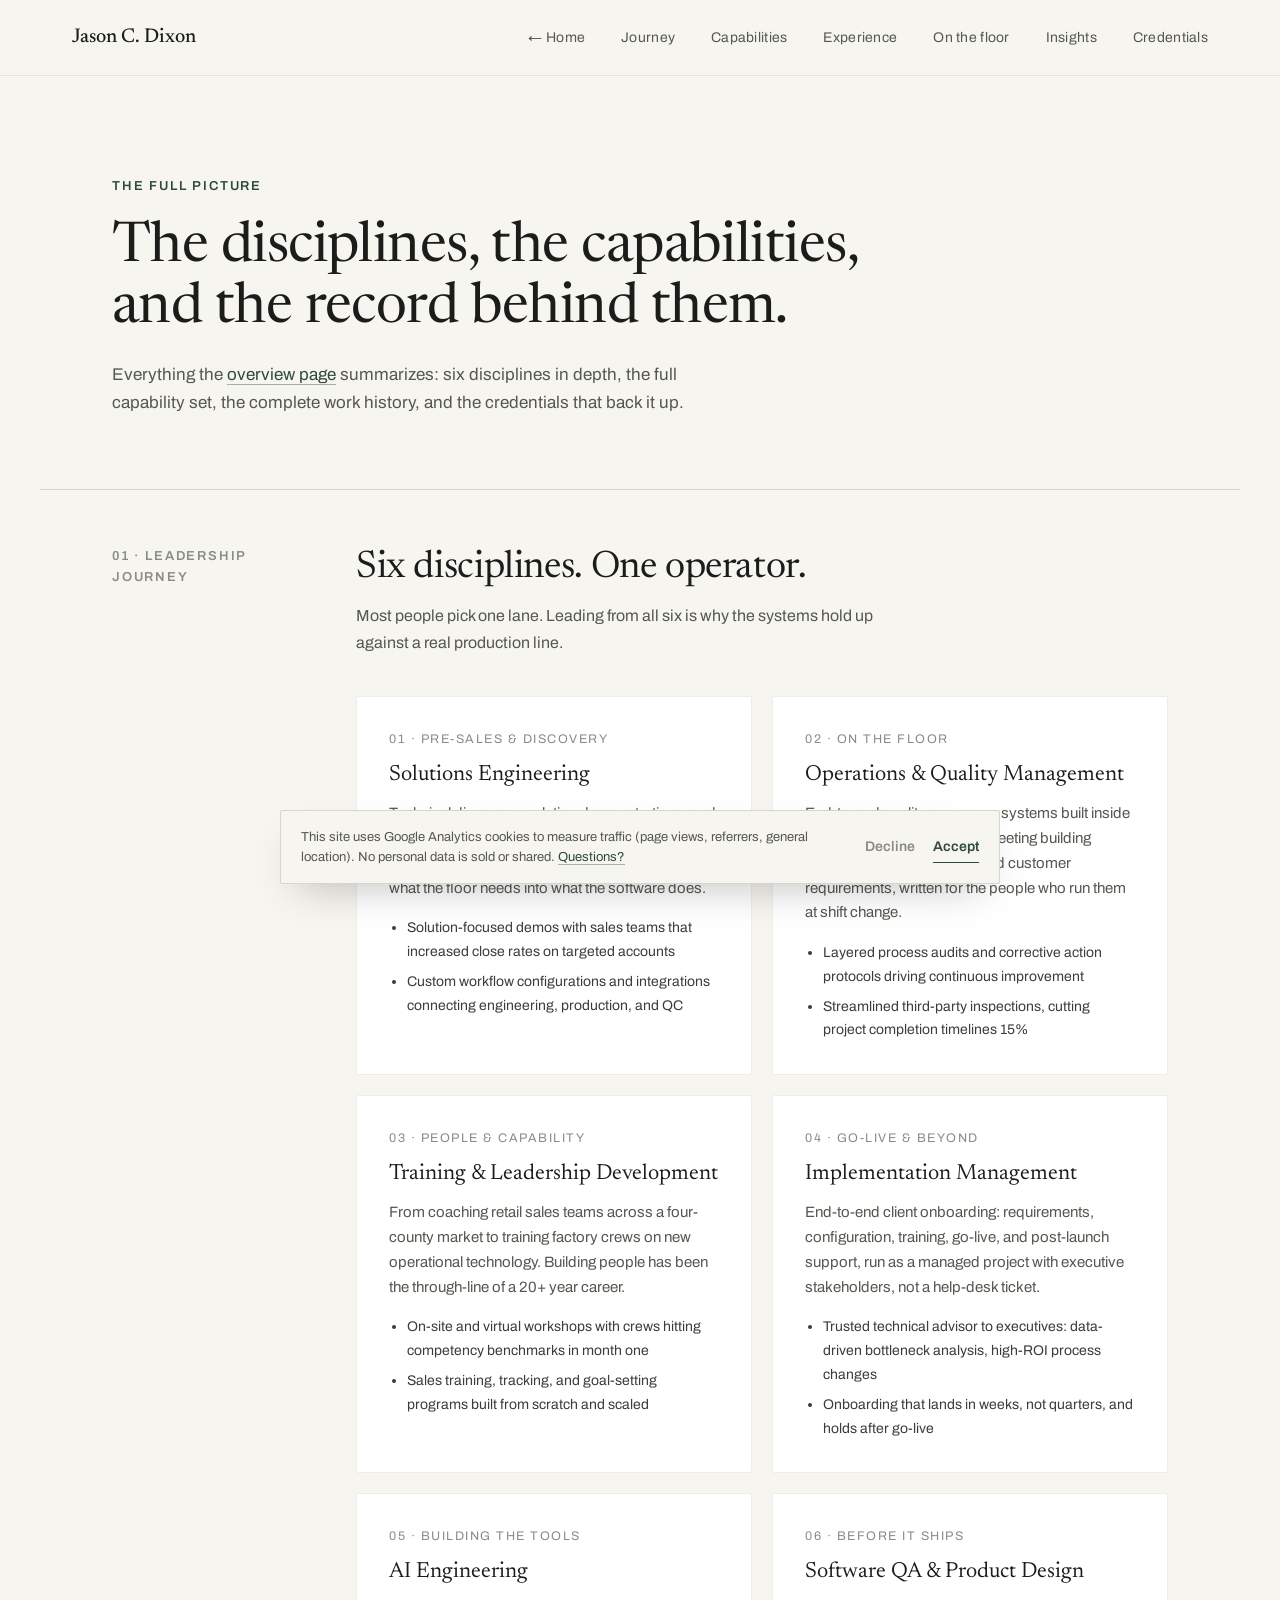
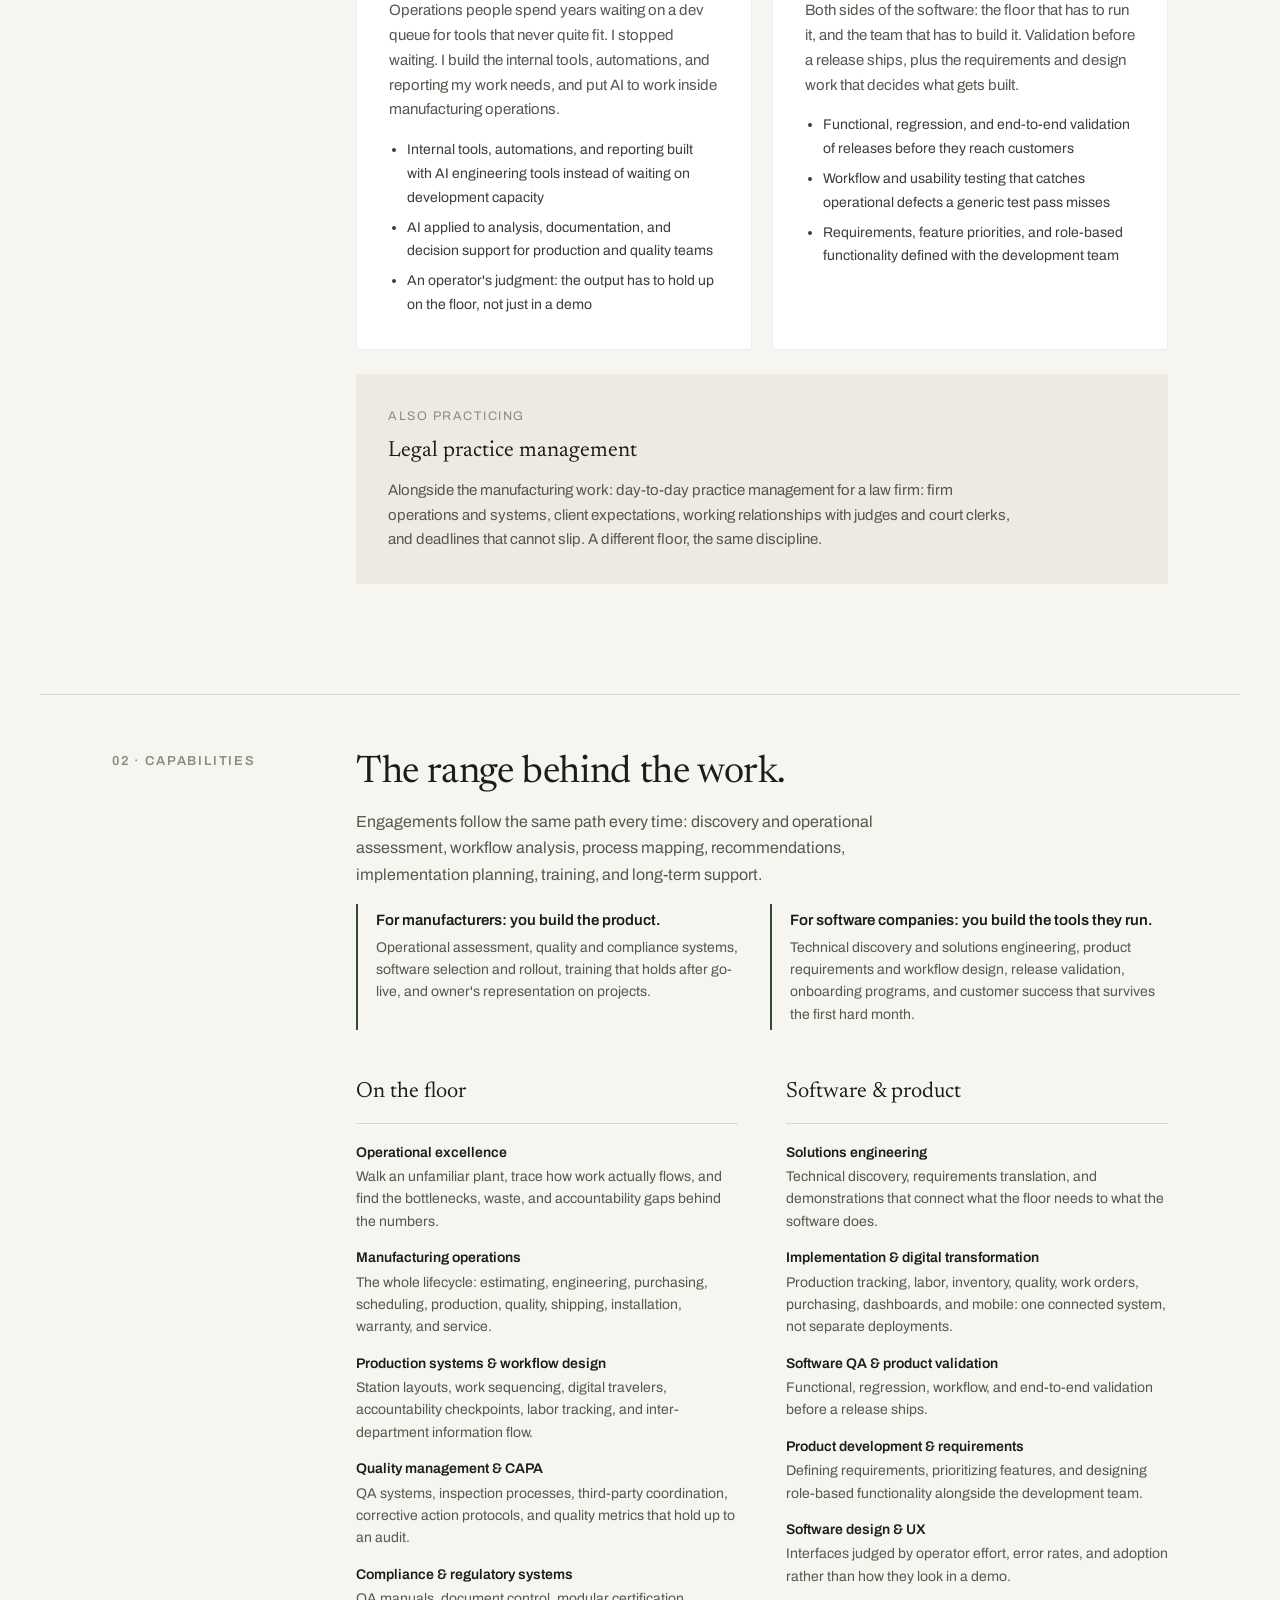
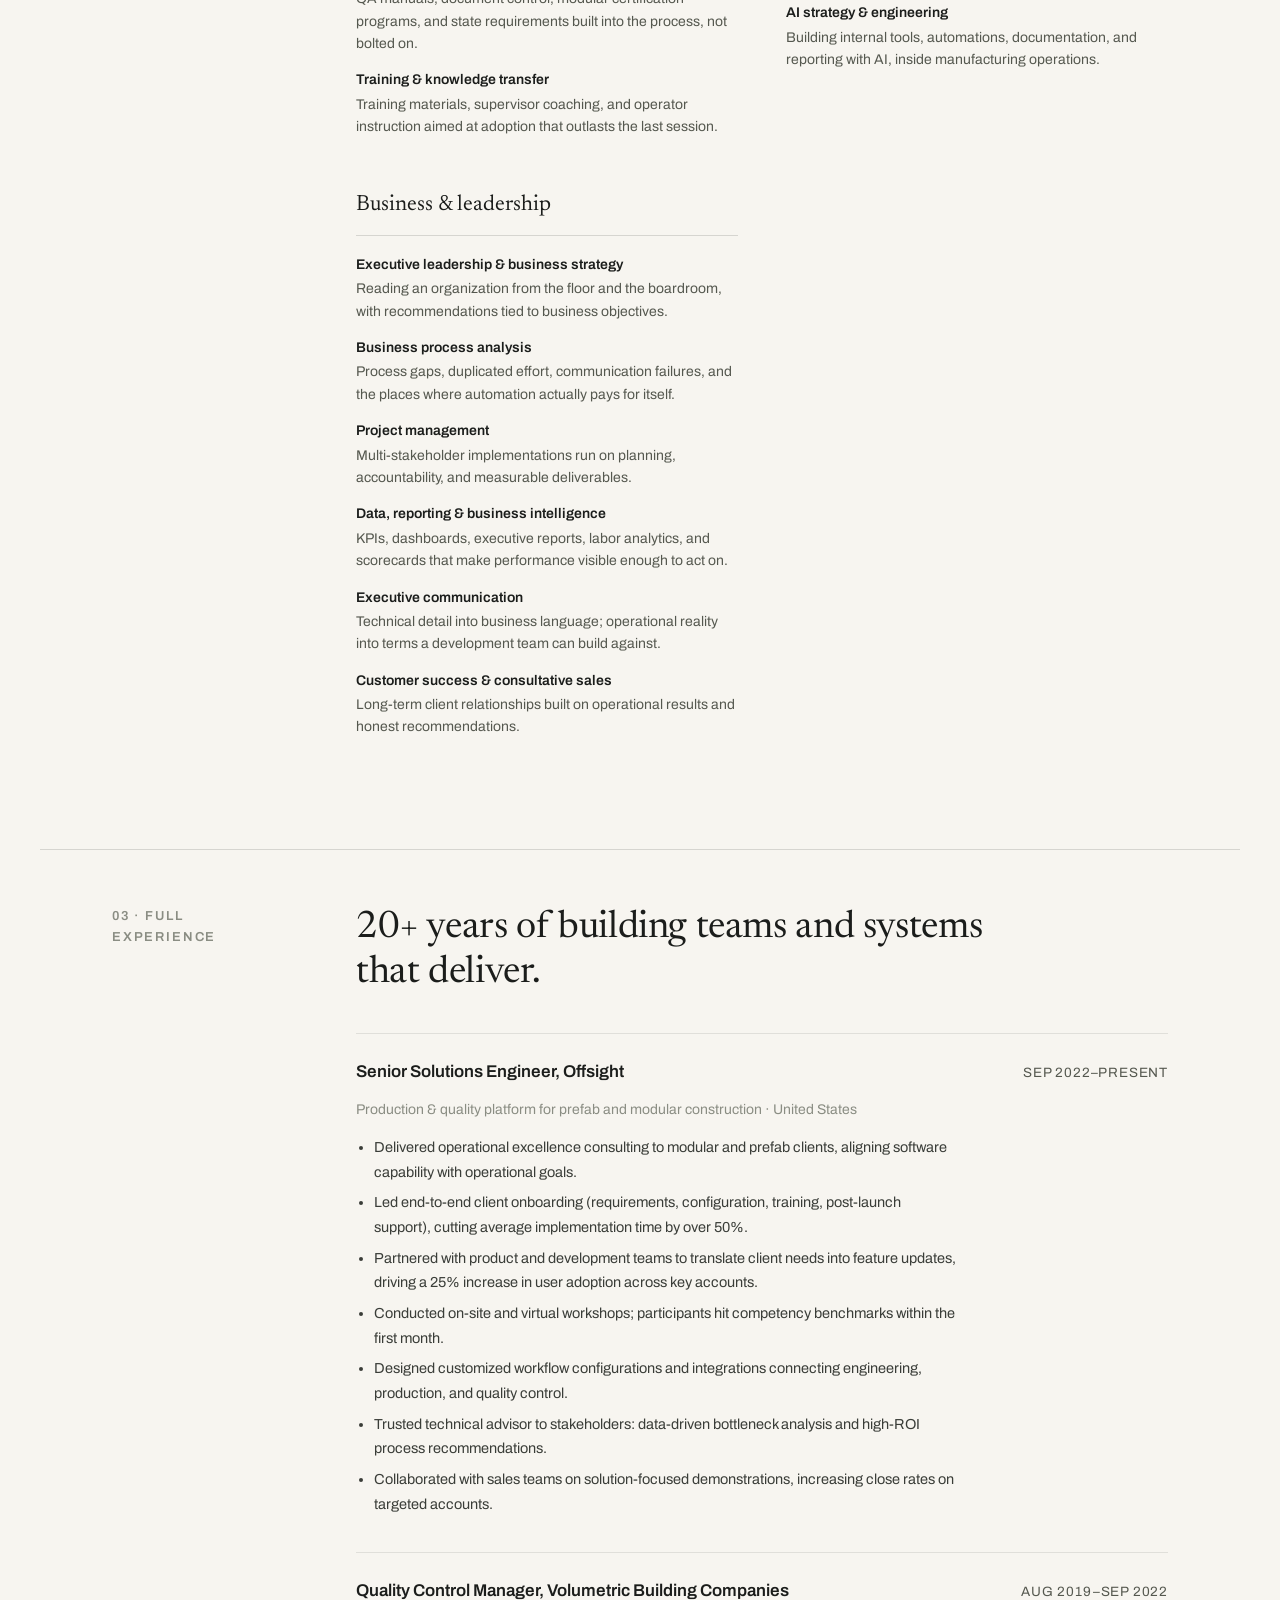
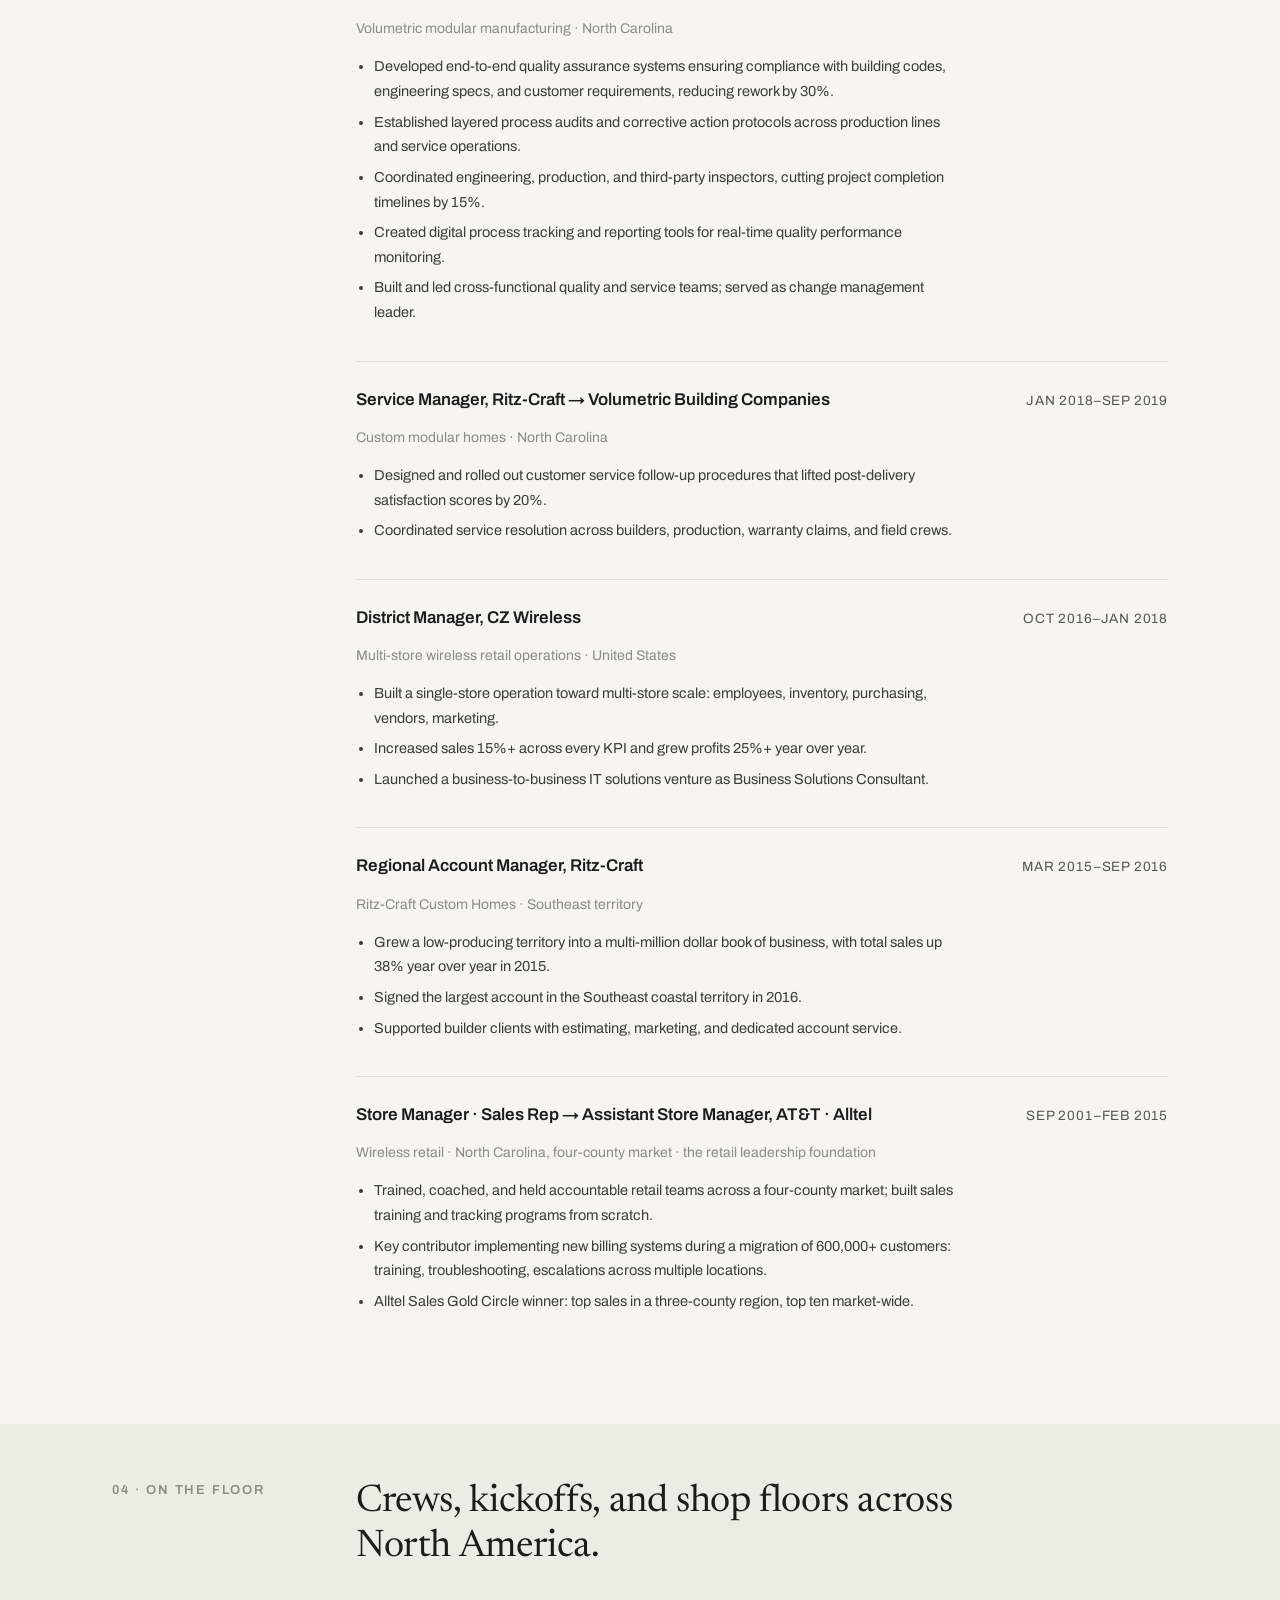
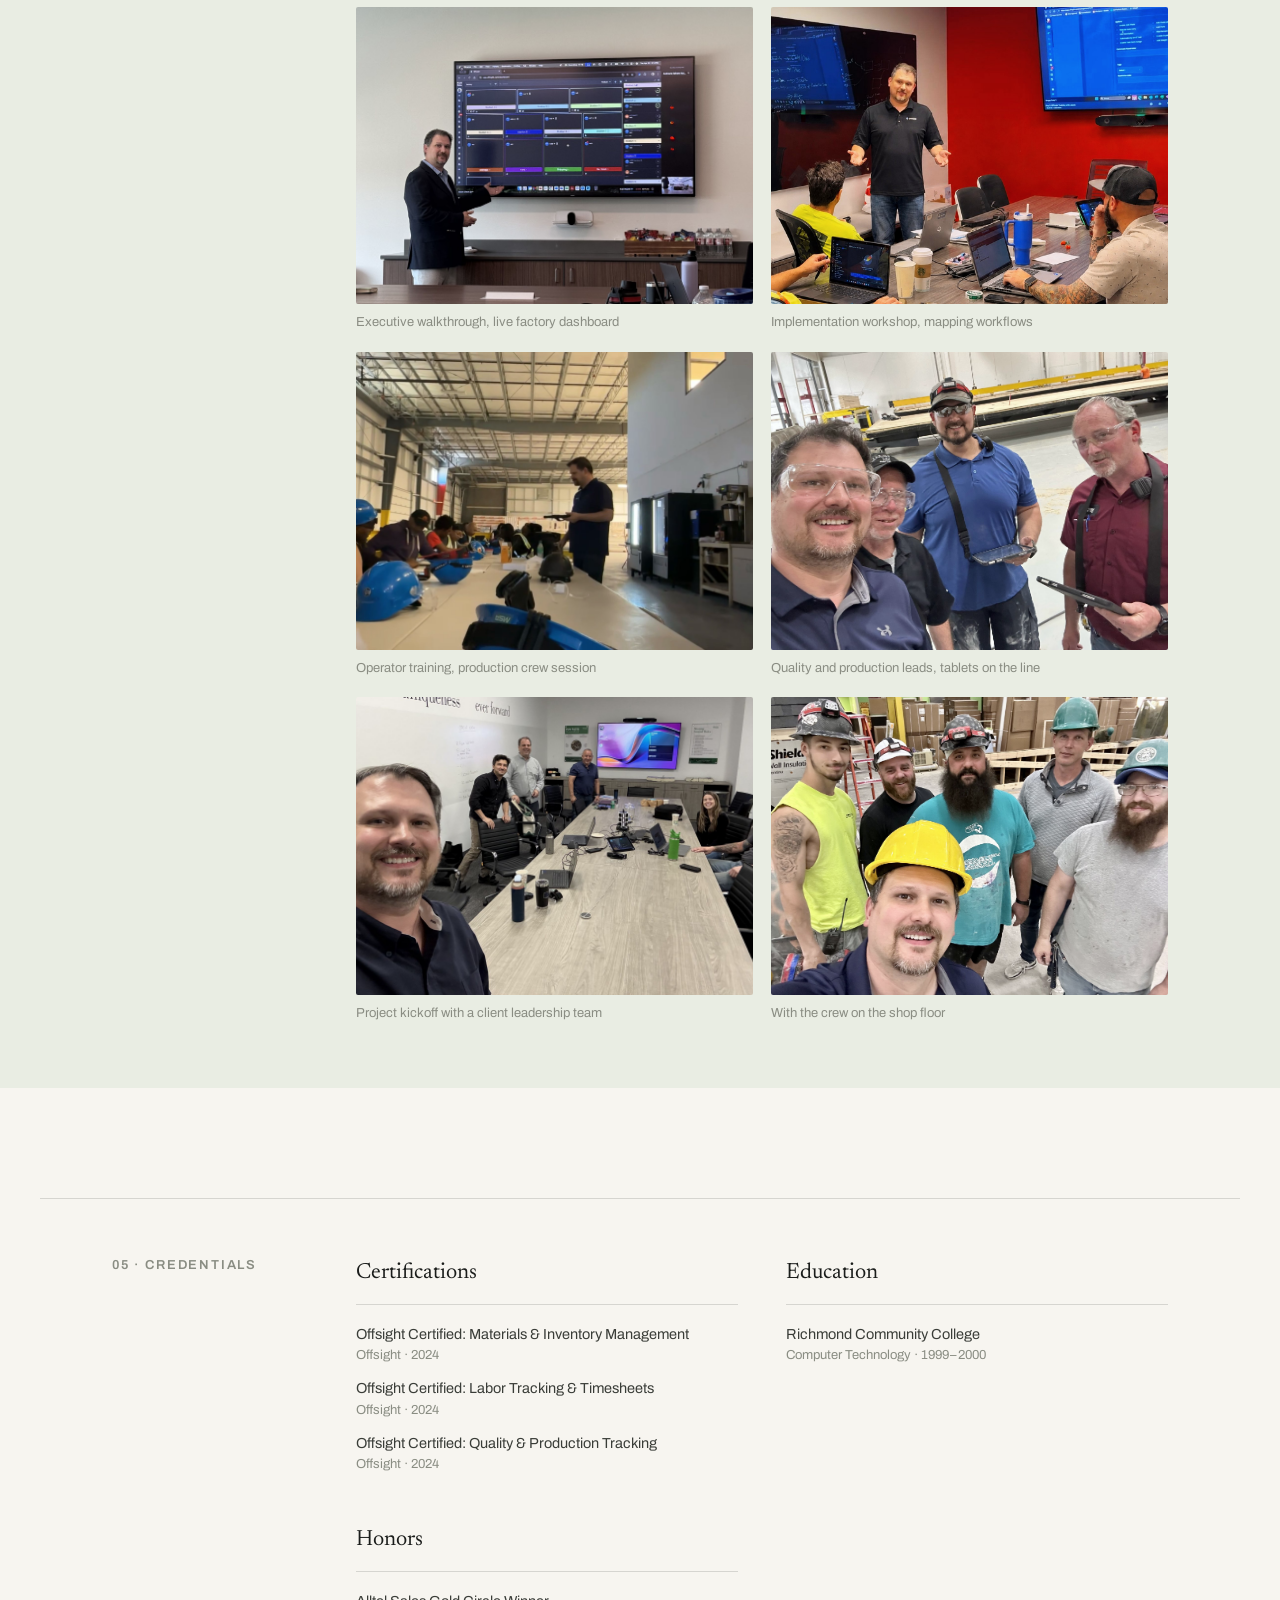
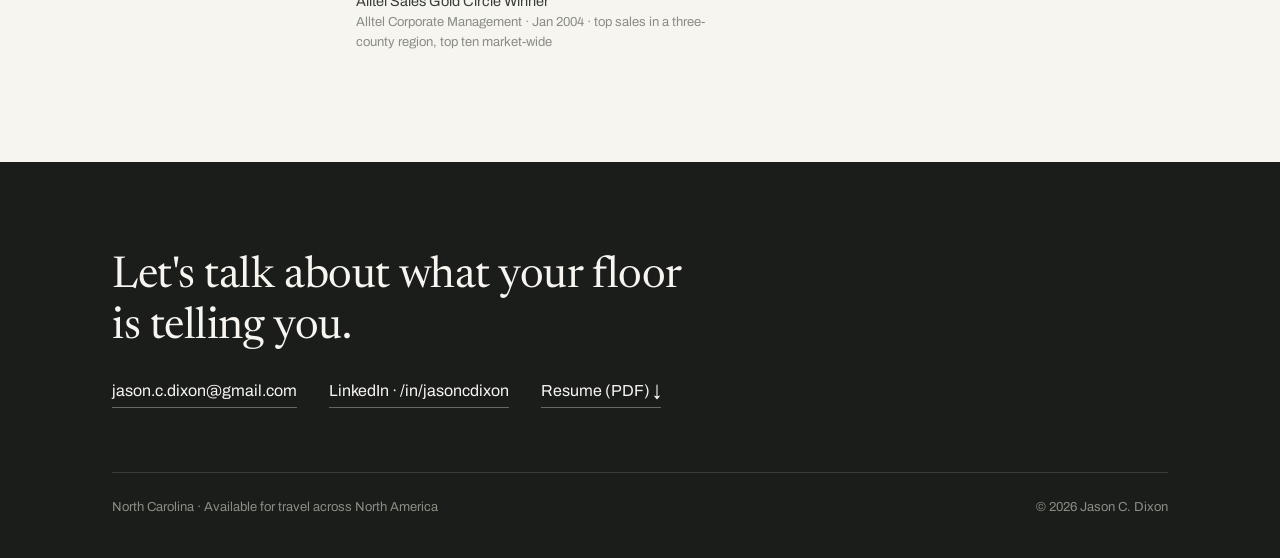
==== commit 596d1abe: "Update role title and metrics for consistency Update job title to Senior Solutions Engineer across a" ====
--- a/details.html
+++ b/details.html
@@ -18,7 +18,7 @@
 <meta property="og:image" content="https://jasoncdixon.com/uploads/og-banner-v2.jpg">
 <meta property="og:image:width" content="1200">
 <meta property="og:image:height" content="630">
-<meta property="og:image:alt" content="Jason C. Dixon — Solutions Engineer &amp; Operations Leader in Modular Construction, jasoncdixon.com">
+<meta property="og:image:alt" content="Jason C. Dixon — Senior Solutions Engineer &amp; Operations Leader in Modular Construction, jasoncdixon.com">
 <meta property="og:locale" content="en_US">
 
 <!-- Twitter / X card -->
@@ -227,7 +227,7 @@
       <div class="stack stack--lg">
         <article class="job">
           <div class="job__head">
-            <h3>Solutions Engineer, Offsight</h3>
+            <h3>Senior Solutions Engineer, Offsight</h3>
             <p class="role__date">SEP 2022–PRESENT</p>
           </div>
           <p class="job__where">Production &amp; quality platform for prefab and modular construction · United States</p>
@@ -239,9 +239,6 @@
             <li>Designed customized workflow configurations and integrations connecting engineering, production, and quality control.</li>
             <li>Trusted technical advisor to stakeholders: data-driven bottleneck analysis and high-ROI process recommendations.</li>
             <li>Collaborated with sales teams on solution-focused demonstrations, increasing close rates on targeted accounts.</li>
-            <li>Supported 71+ client accounts and led onboarding for 30+ implementations at an early-stage manufacturing SaaS company during a period of 215% revenue growth.</li>
-            <li>Translated field requirements from 71 accounts into product direction, contributing to the platform's expansion from production-only software into four modules: Materials, Production, Quality, and Labor Management.</li>
-            <li>Served as primary technical contact across the client base, handling escalations, configuration, and production troubleshooting for manufacturing and prefabrication customers.</li>
           </ul>
         </article>
         <article class="job">
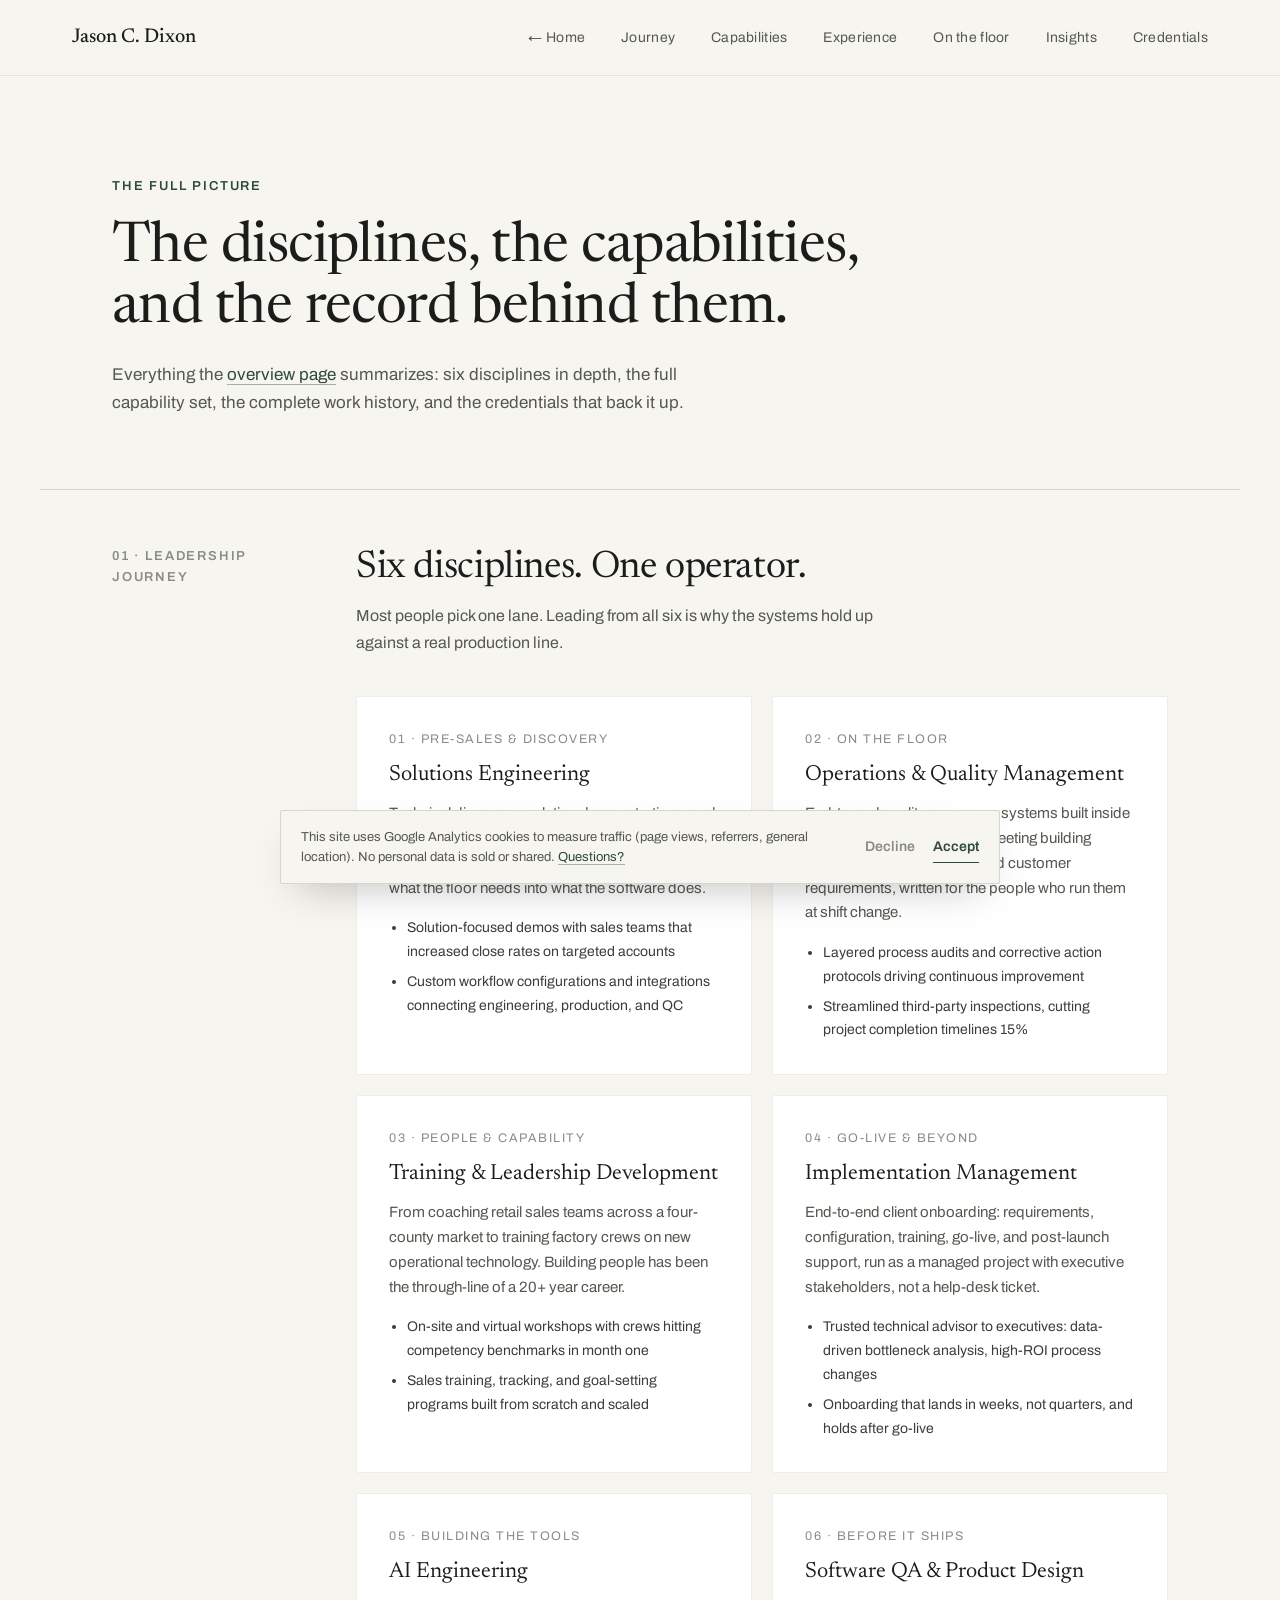
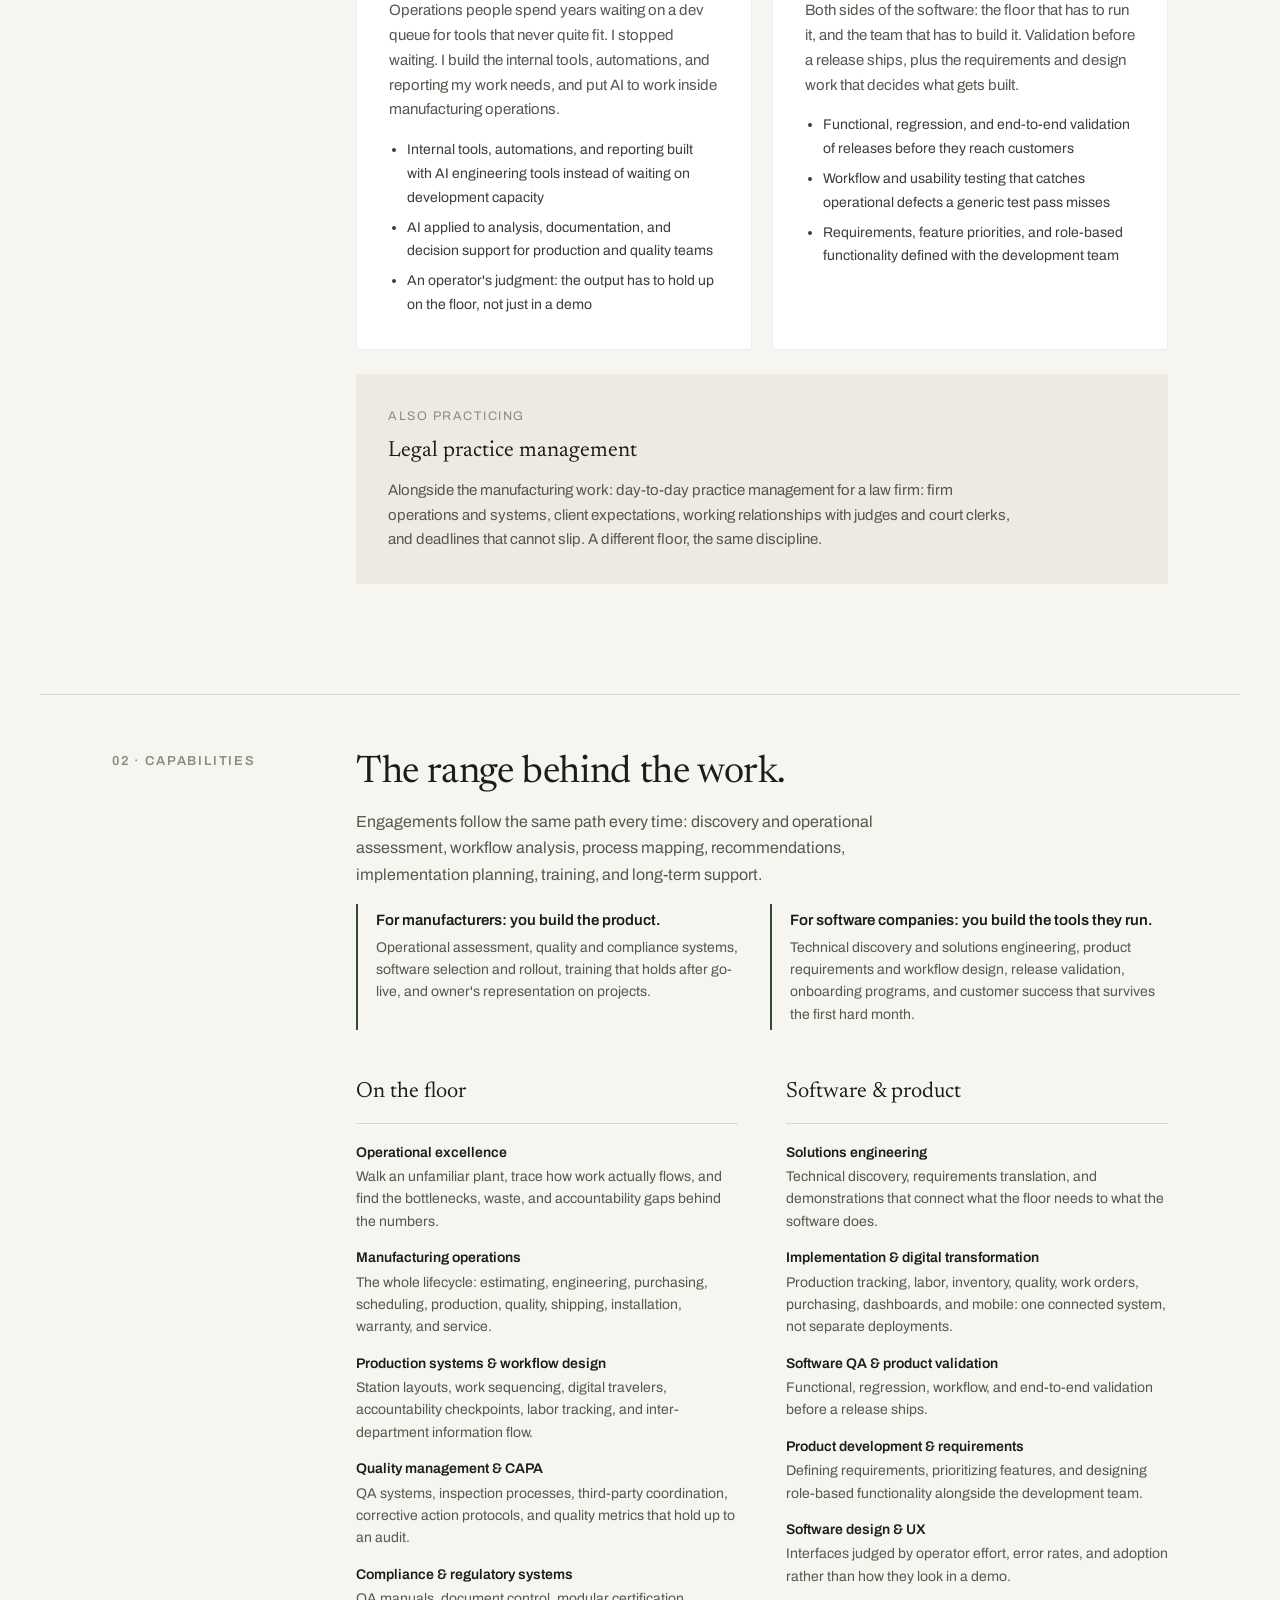
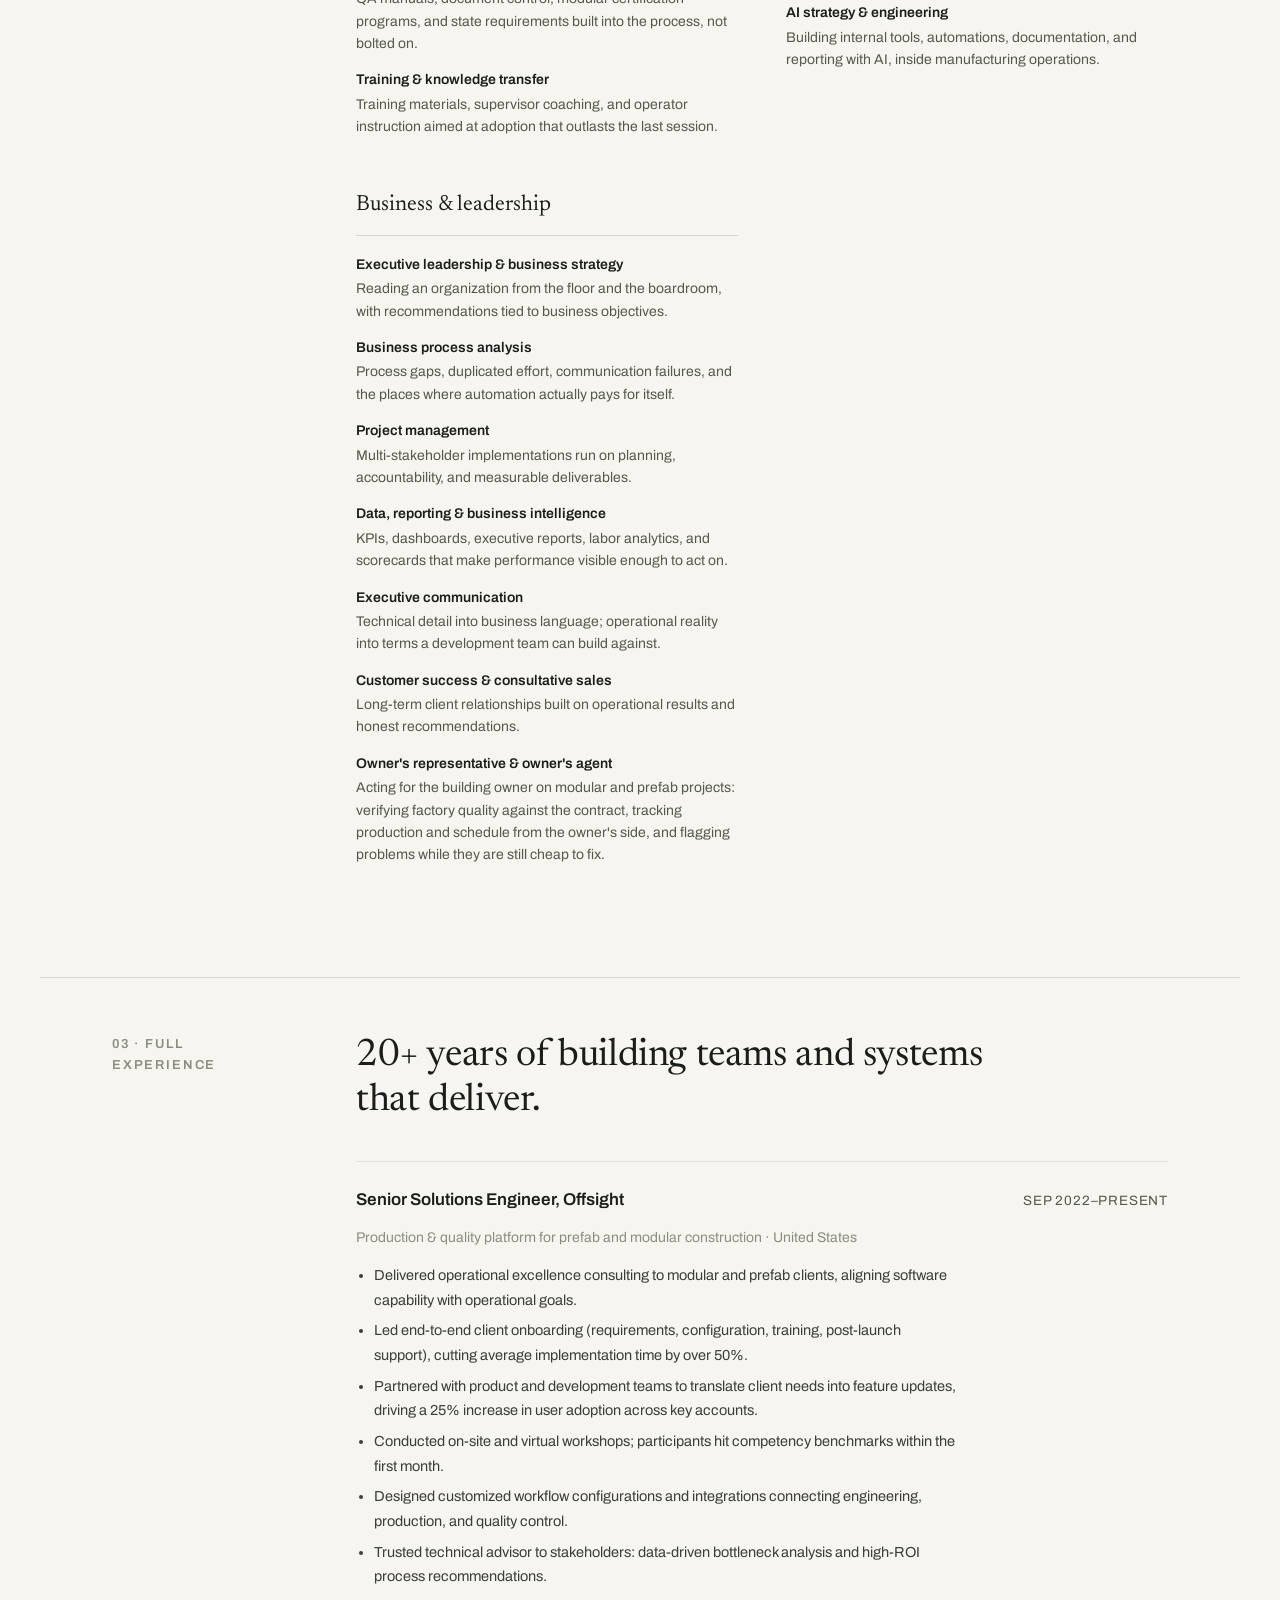
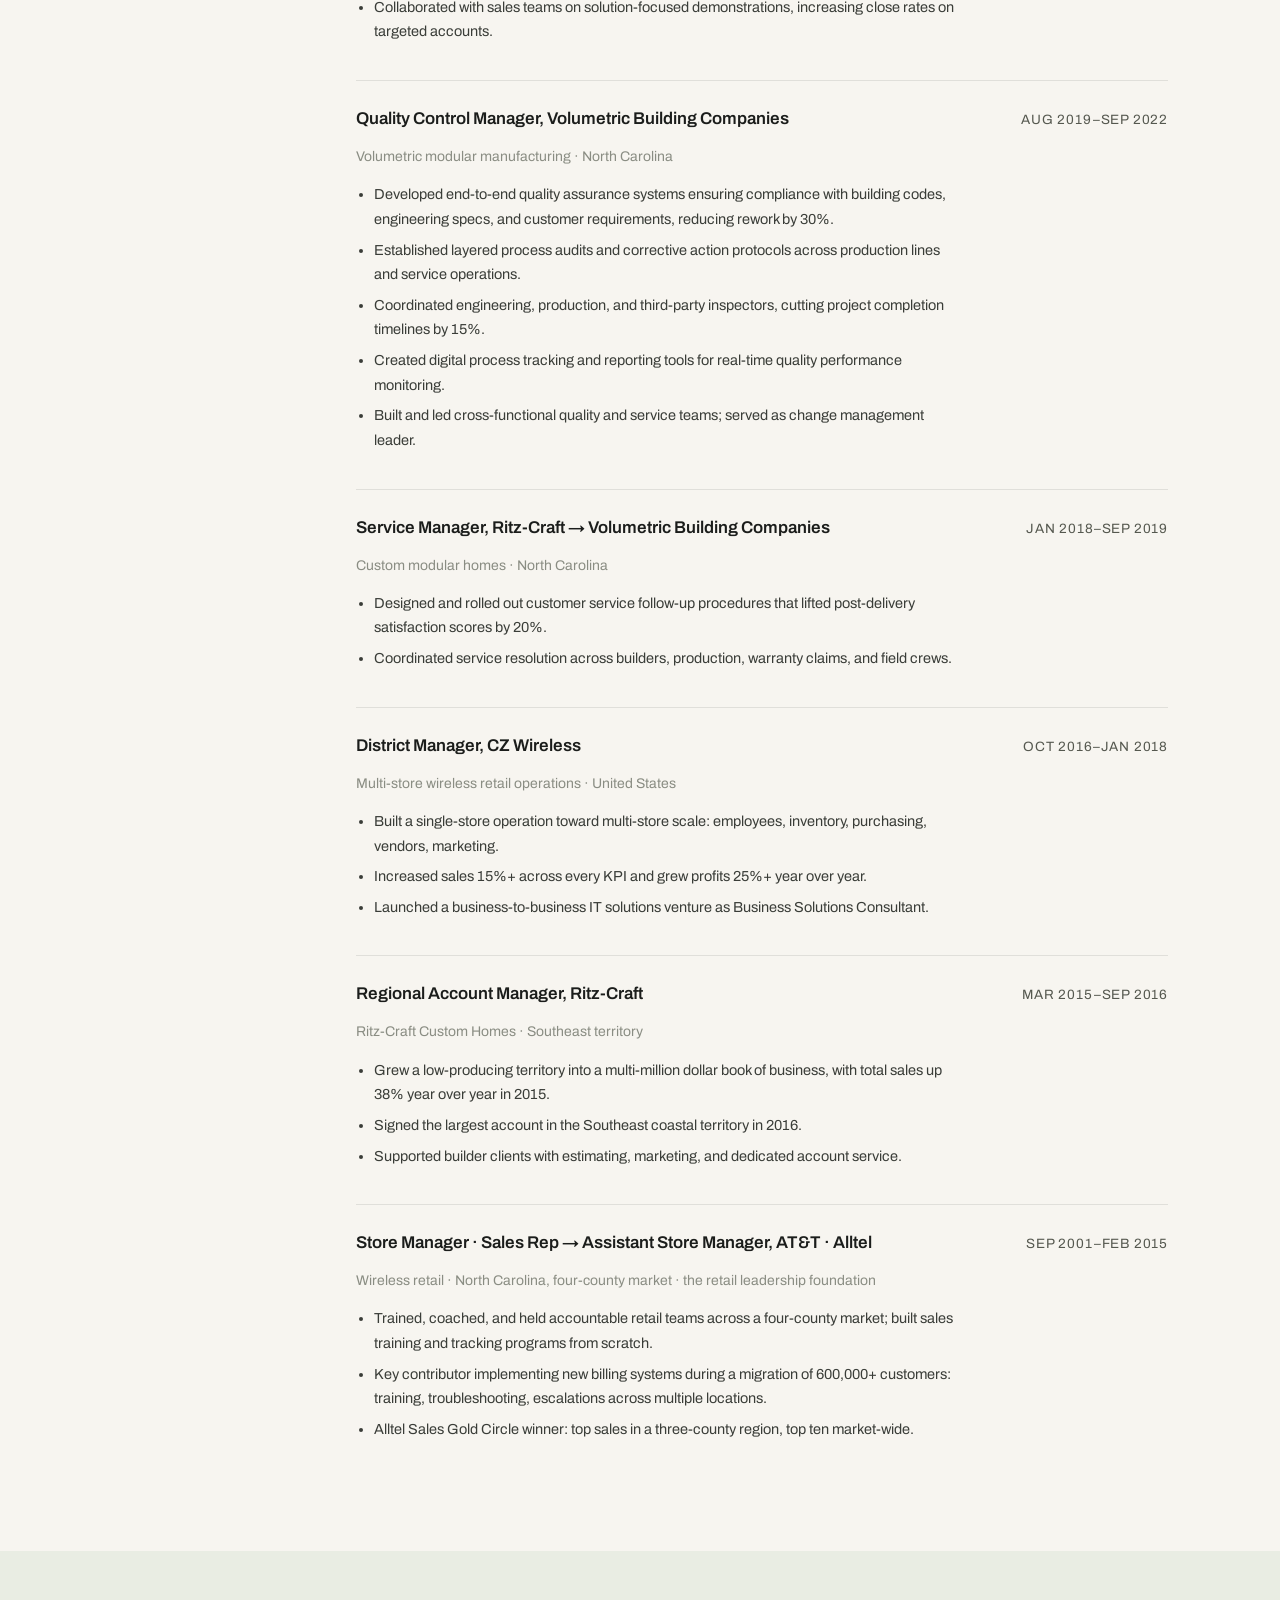
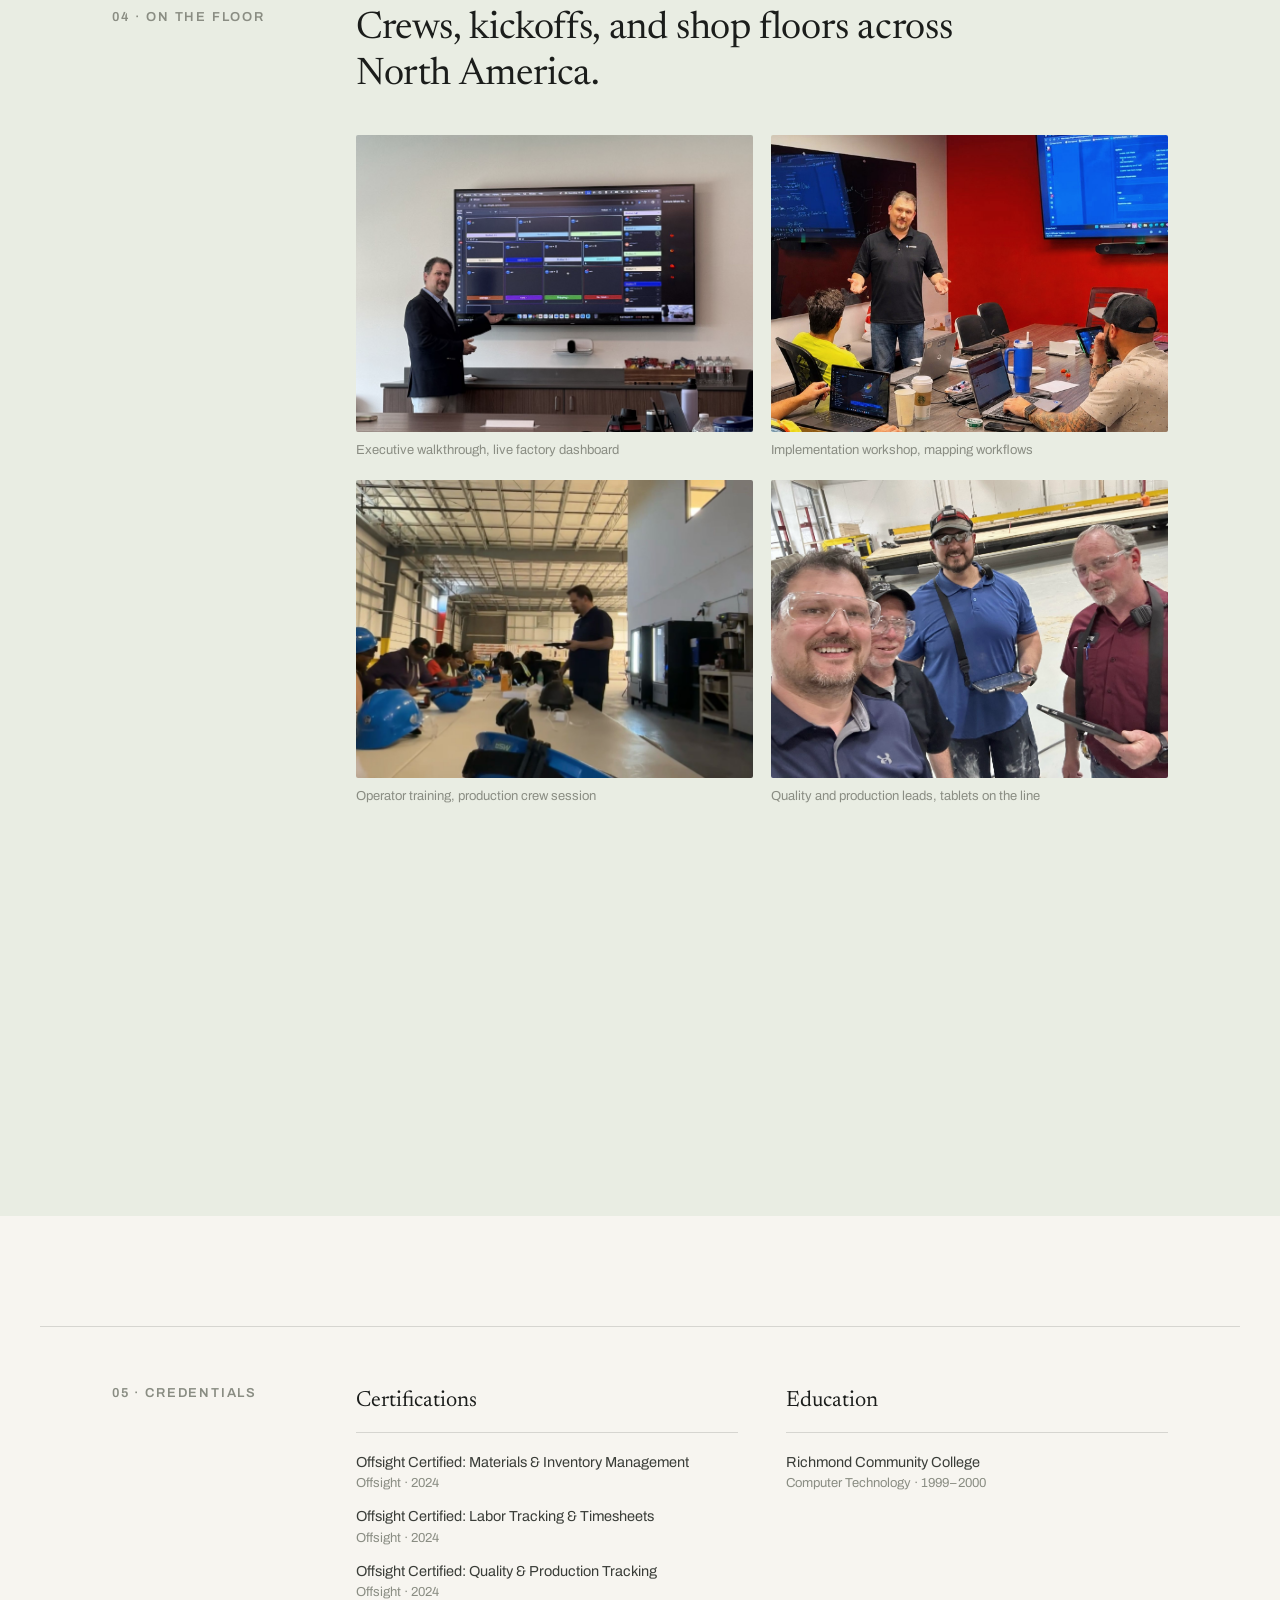
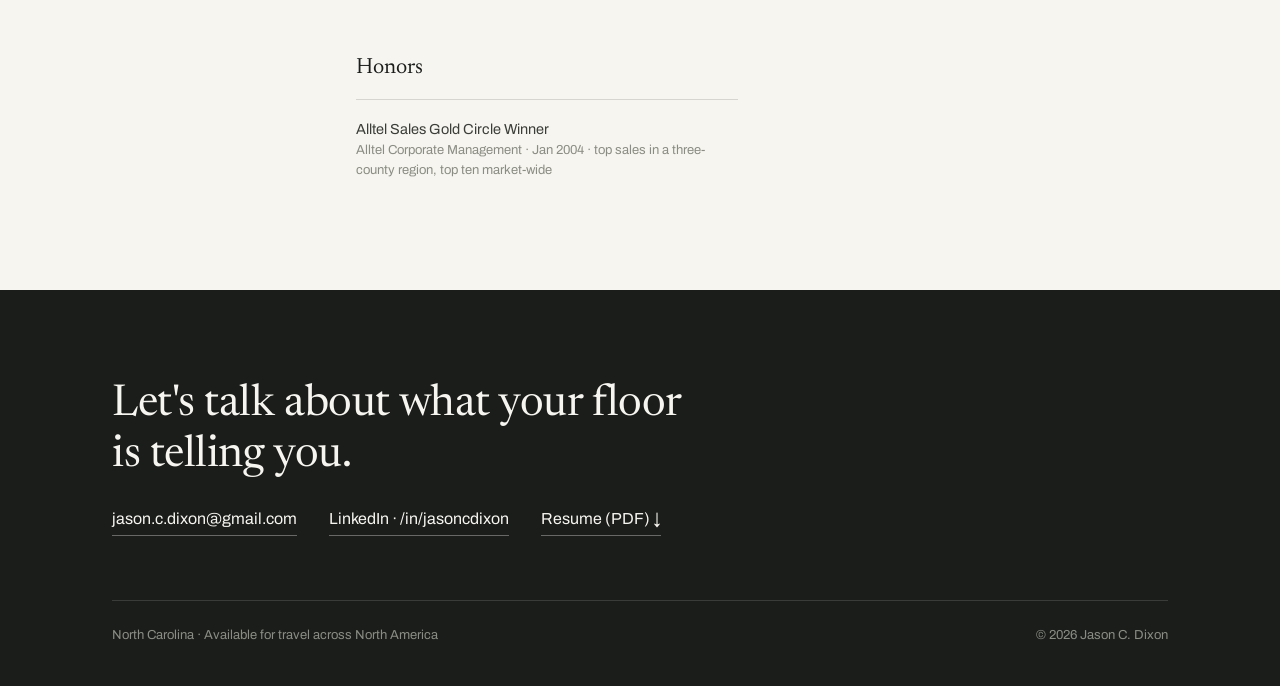
==== commit 9bf31a91: "Site refresh: hero, results band, photos, resume Hero lead now states the outcome, not just the acti" ====
--- a/details.html
+++ b/details.html
@@ -212,6 +212,7 @@
             <p><strong>Data, reporting &amp; business intelligence</strong>KPIs, dashboards, executive reports, labor analytics, and scorecards that make performance visible enough to act on.</p>
             <p><strong>Executive communication</strong>Technical detail into business language; operational reality into terms a development team can build against.</p>
             <p><strong>Customer success &amp; consultative sales</strong>Long-term client relationships built on operational results and honest recommendations.</p>
+            <p><strong>Owner's representative &amp; owner's agent</strong>Acting for the building owner on modular and prefab projects: verifying factory quality against the contract, tracking production and schedule from the owner's side, and flagging problems while they are still cheap to fix.</p>
           </div>
         </div>
       </div>
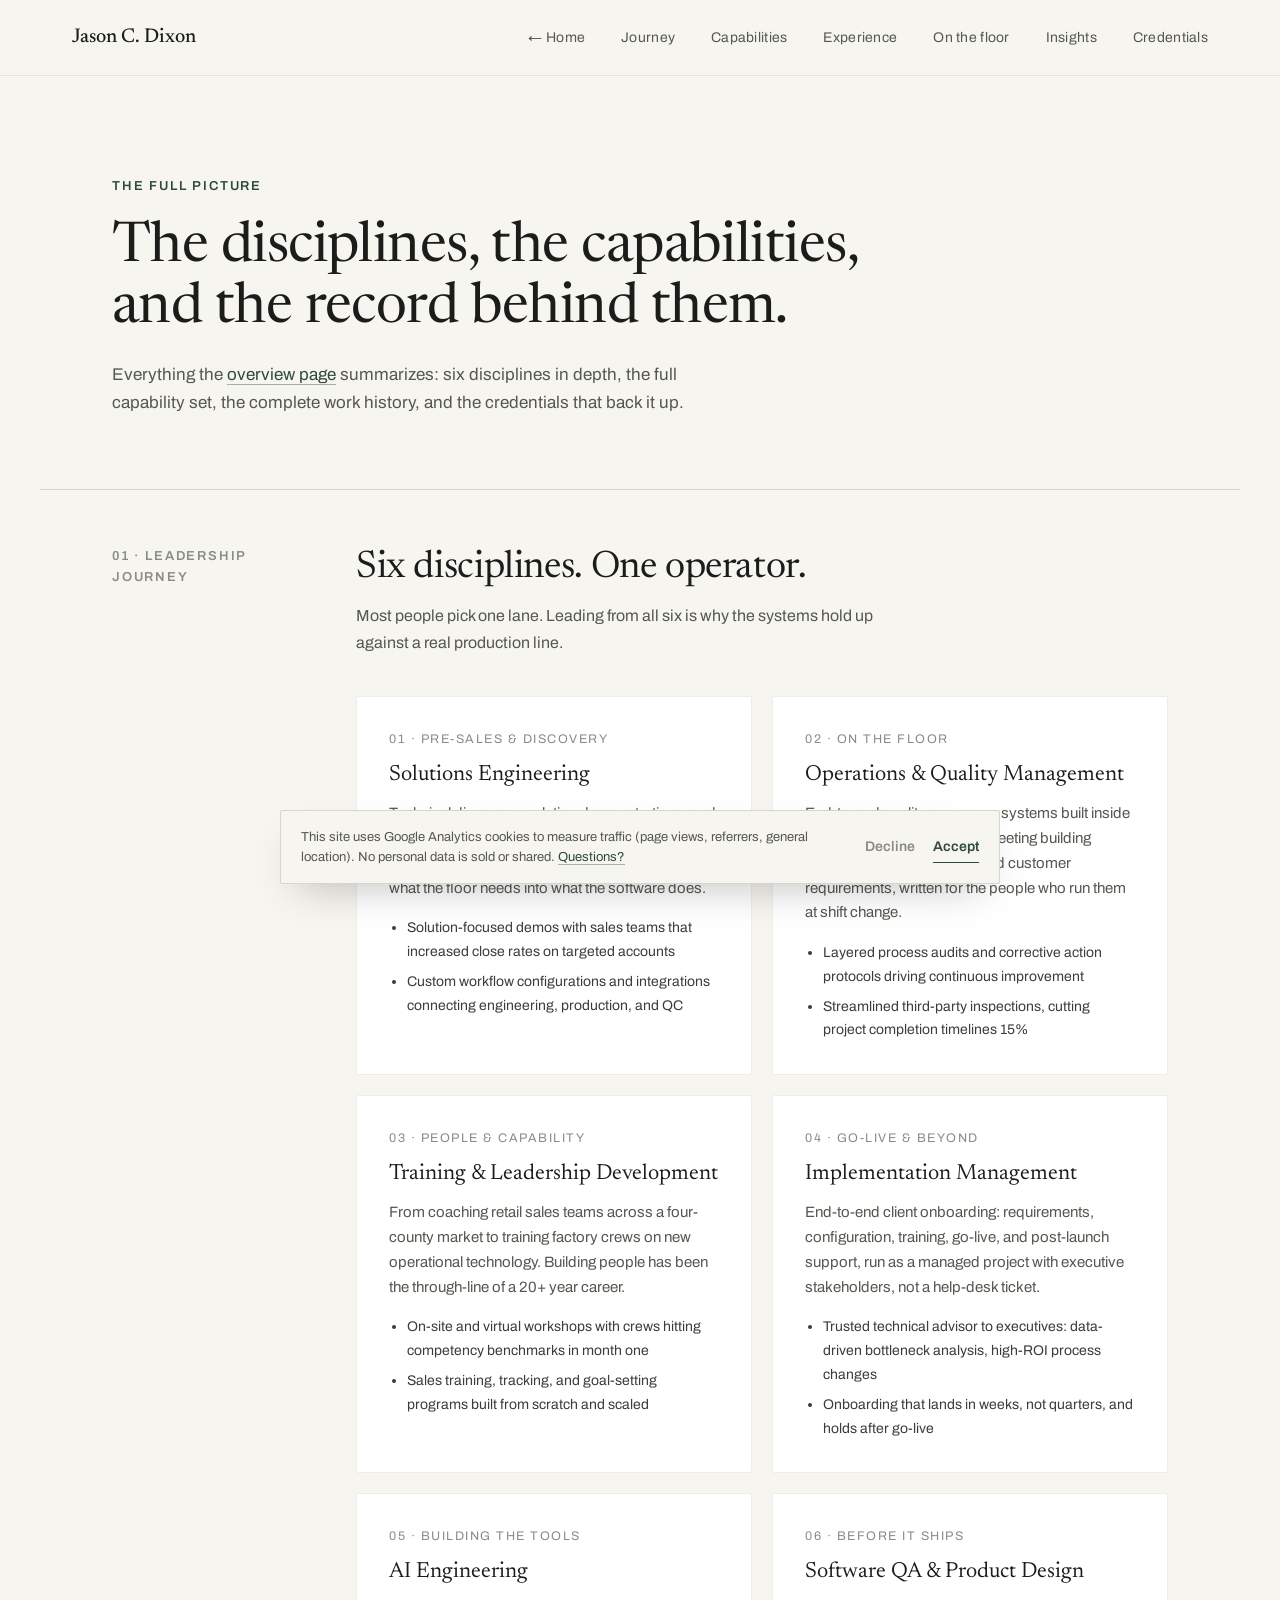
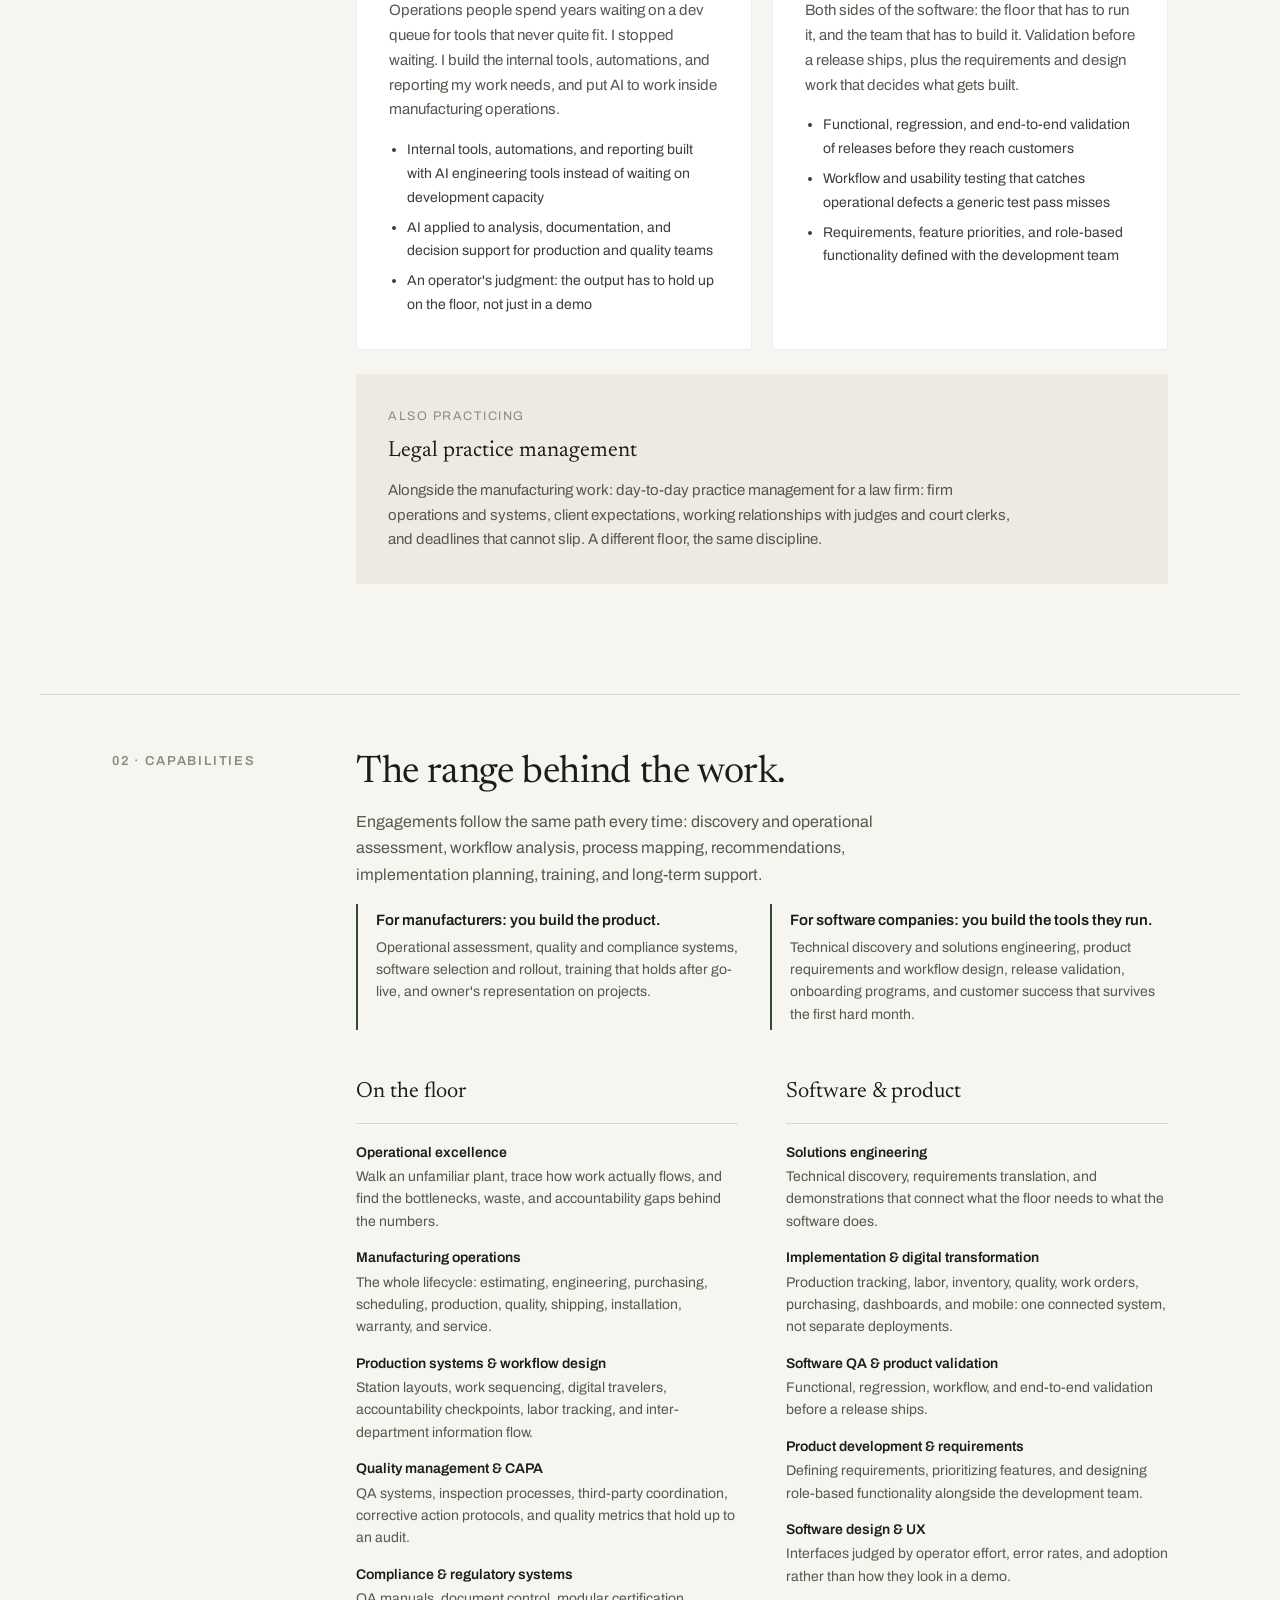
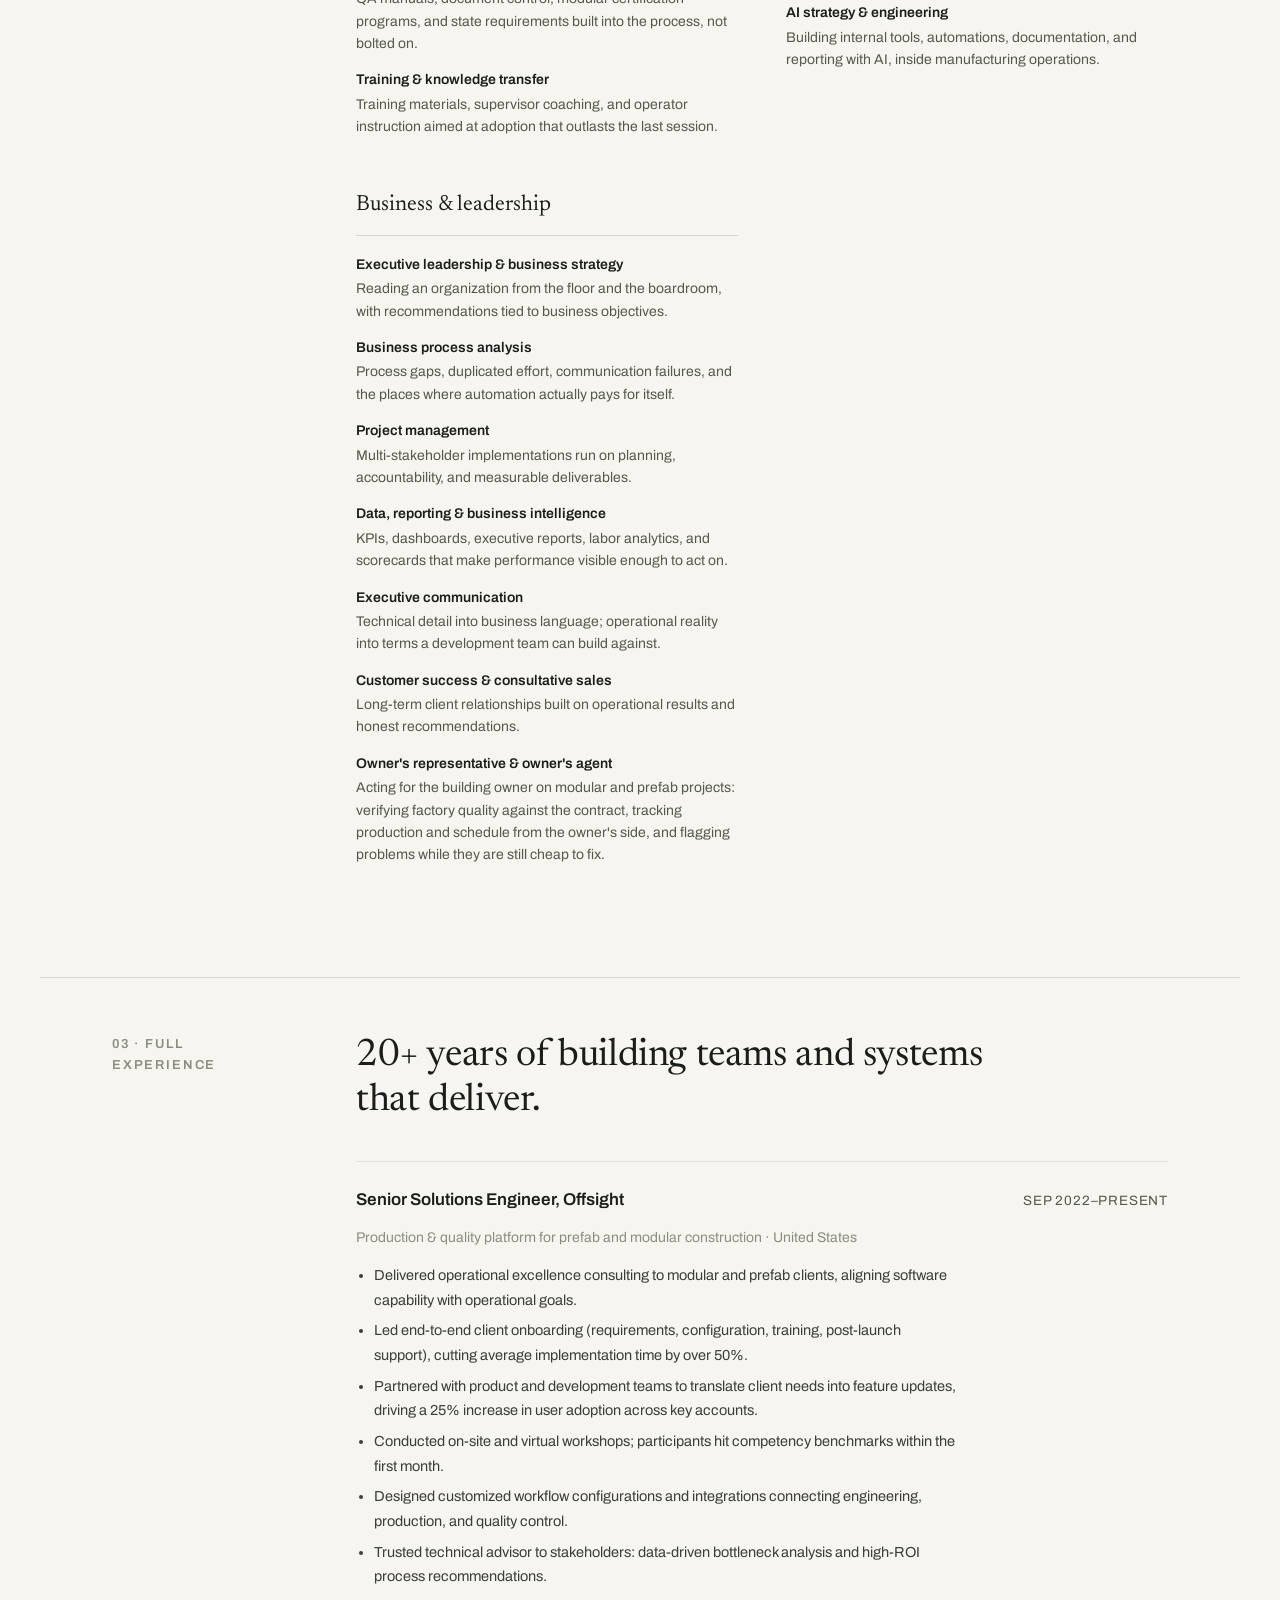
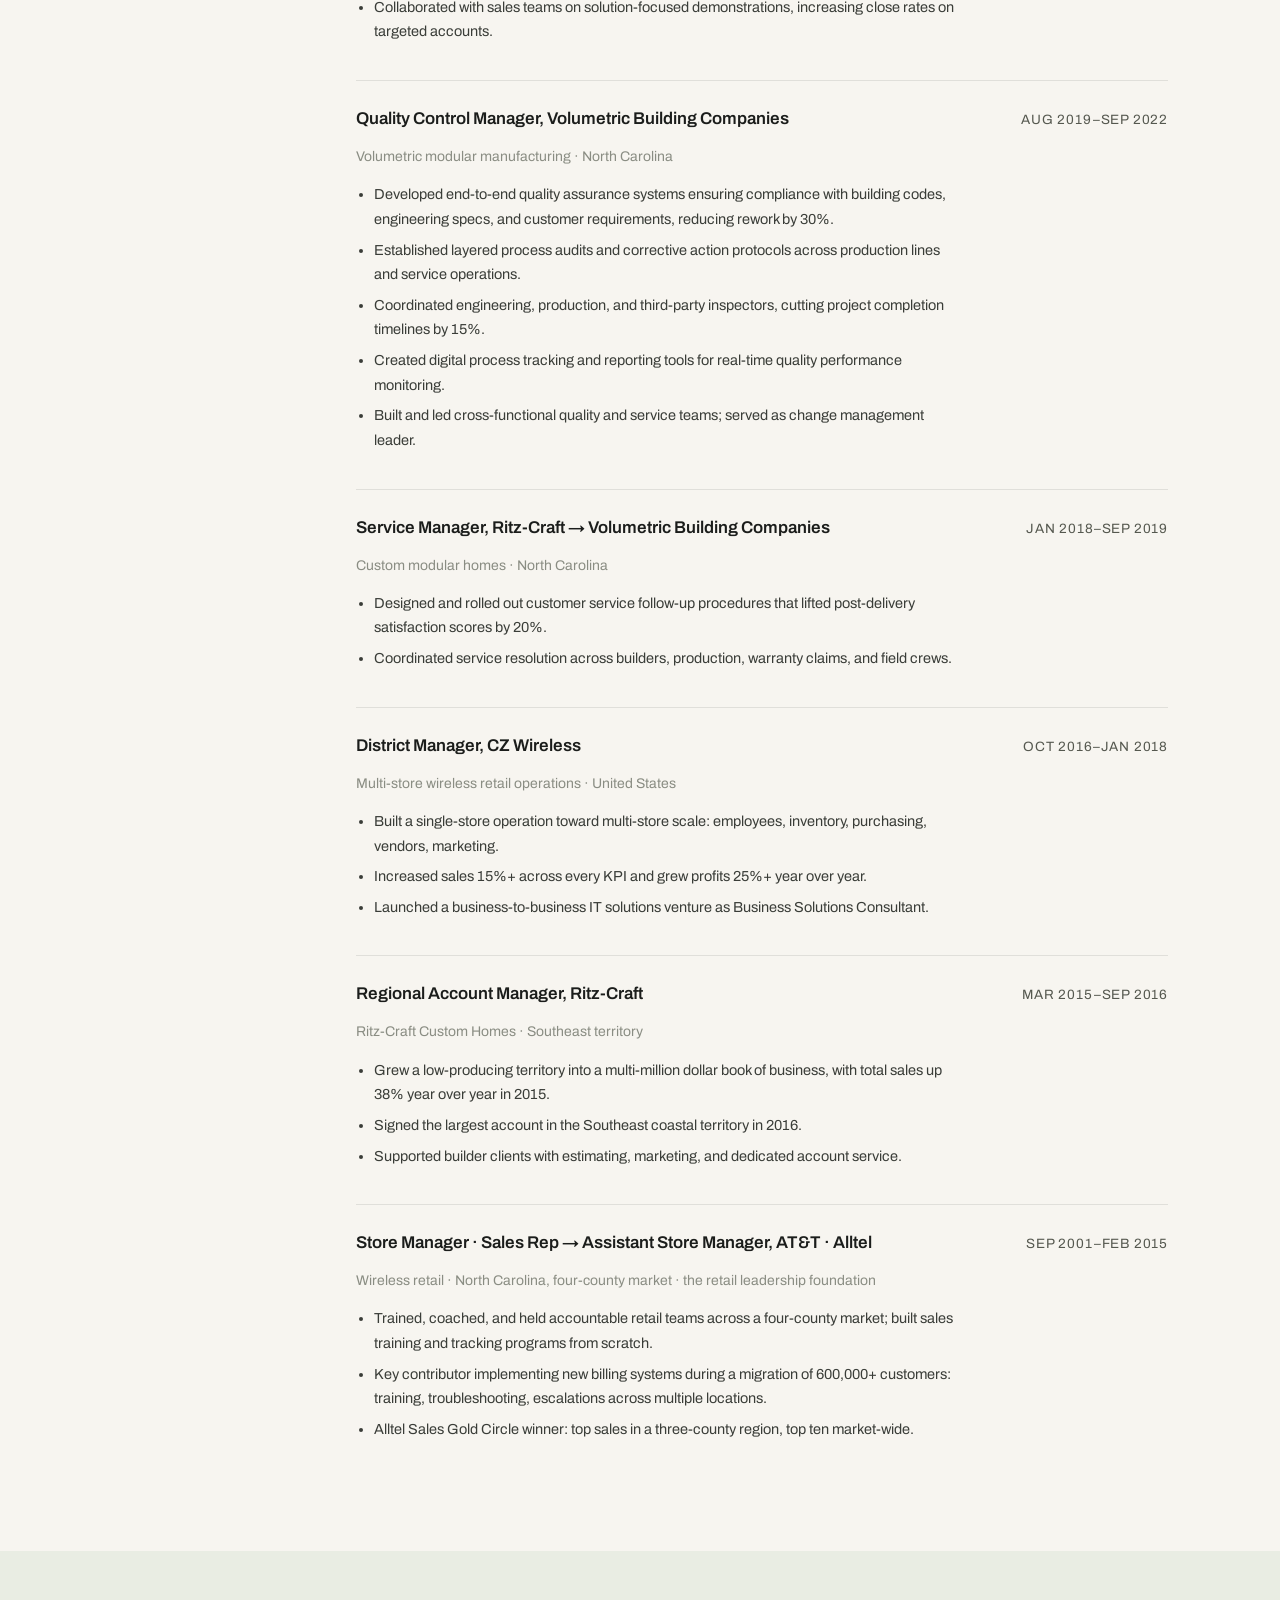
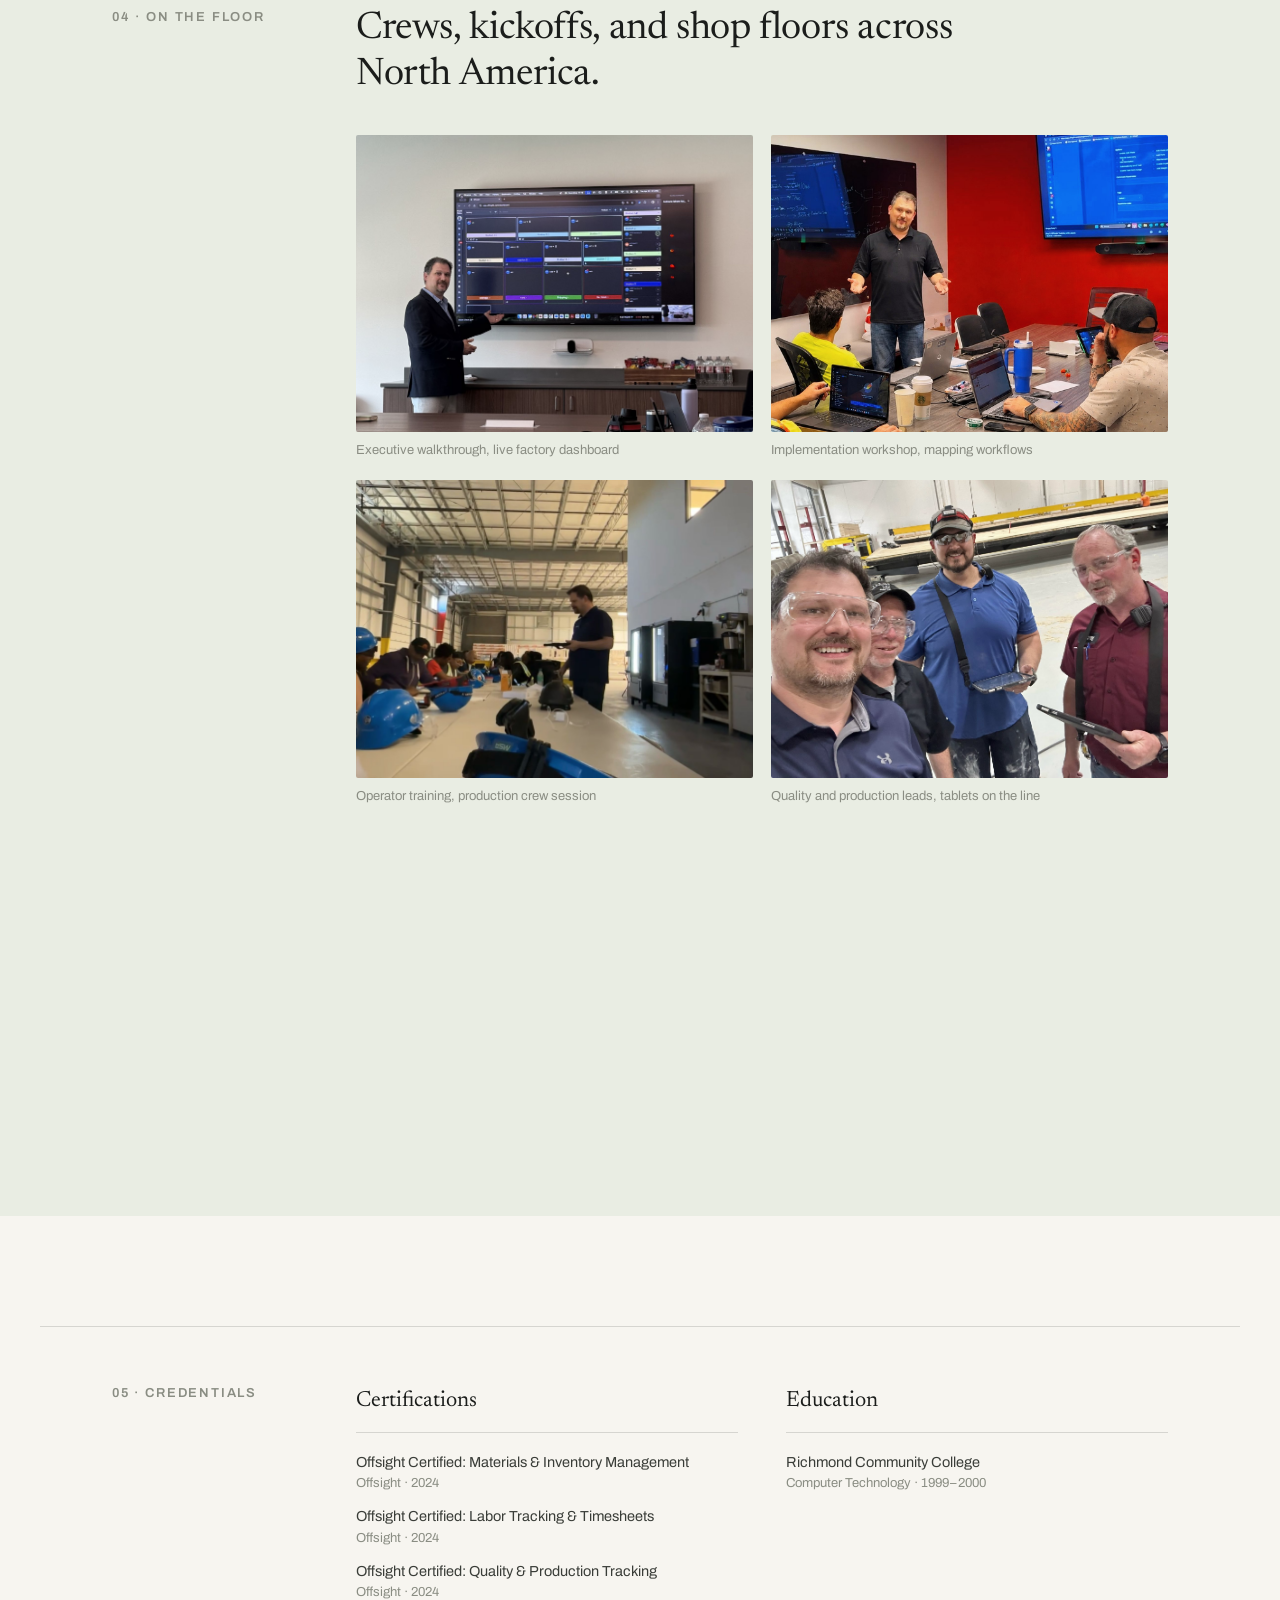
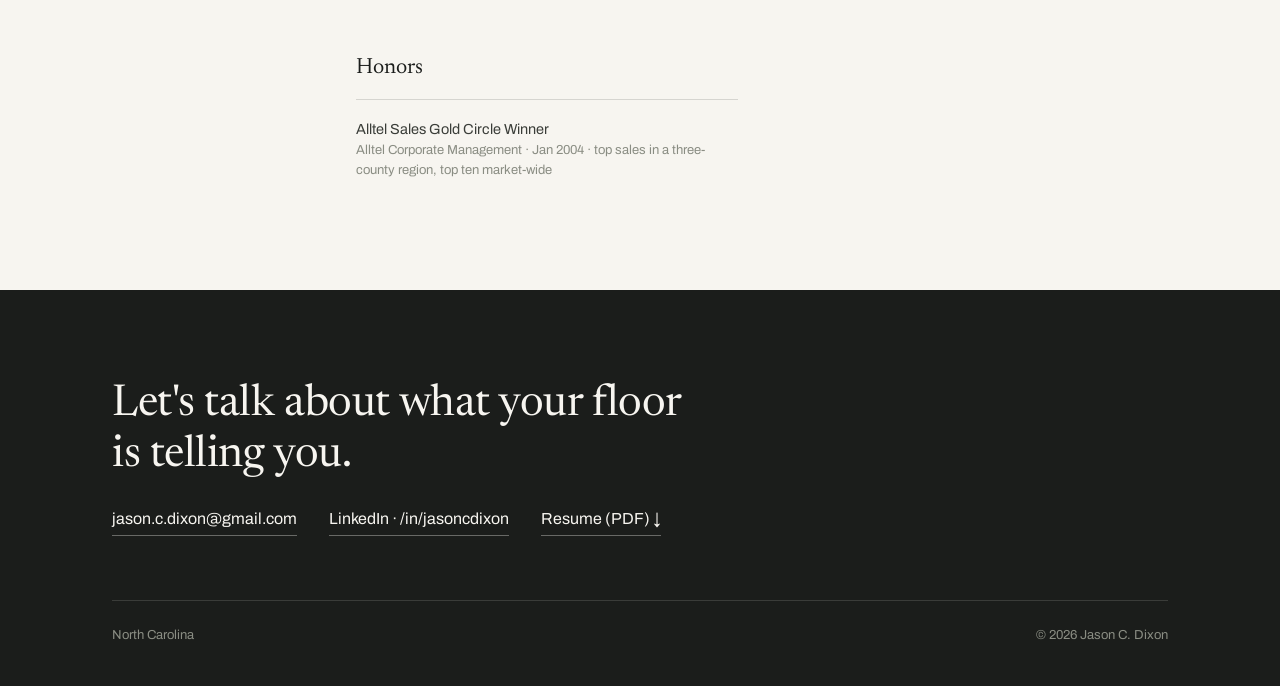
==== commit 7838a4f9: "White paper rebuilt from source; photo and crop fixes The white paper PDF had no editable source, so" ====
--- a/details.html
+++ b/details.html
@@ -376,7 +376,7 @@
       <a href="uploads/Jason-C-Dixon-Resume.pdf">Resume (PDF) ↓</a>
     </div>
     <div class="footer__base">
-      <p>North Carolina · Available for travel across North America</p>
+      <p>North Carolina</p>
       <p>© 2026 Jason C. Dixon</p>
     </div>
   </div>
